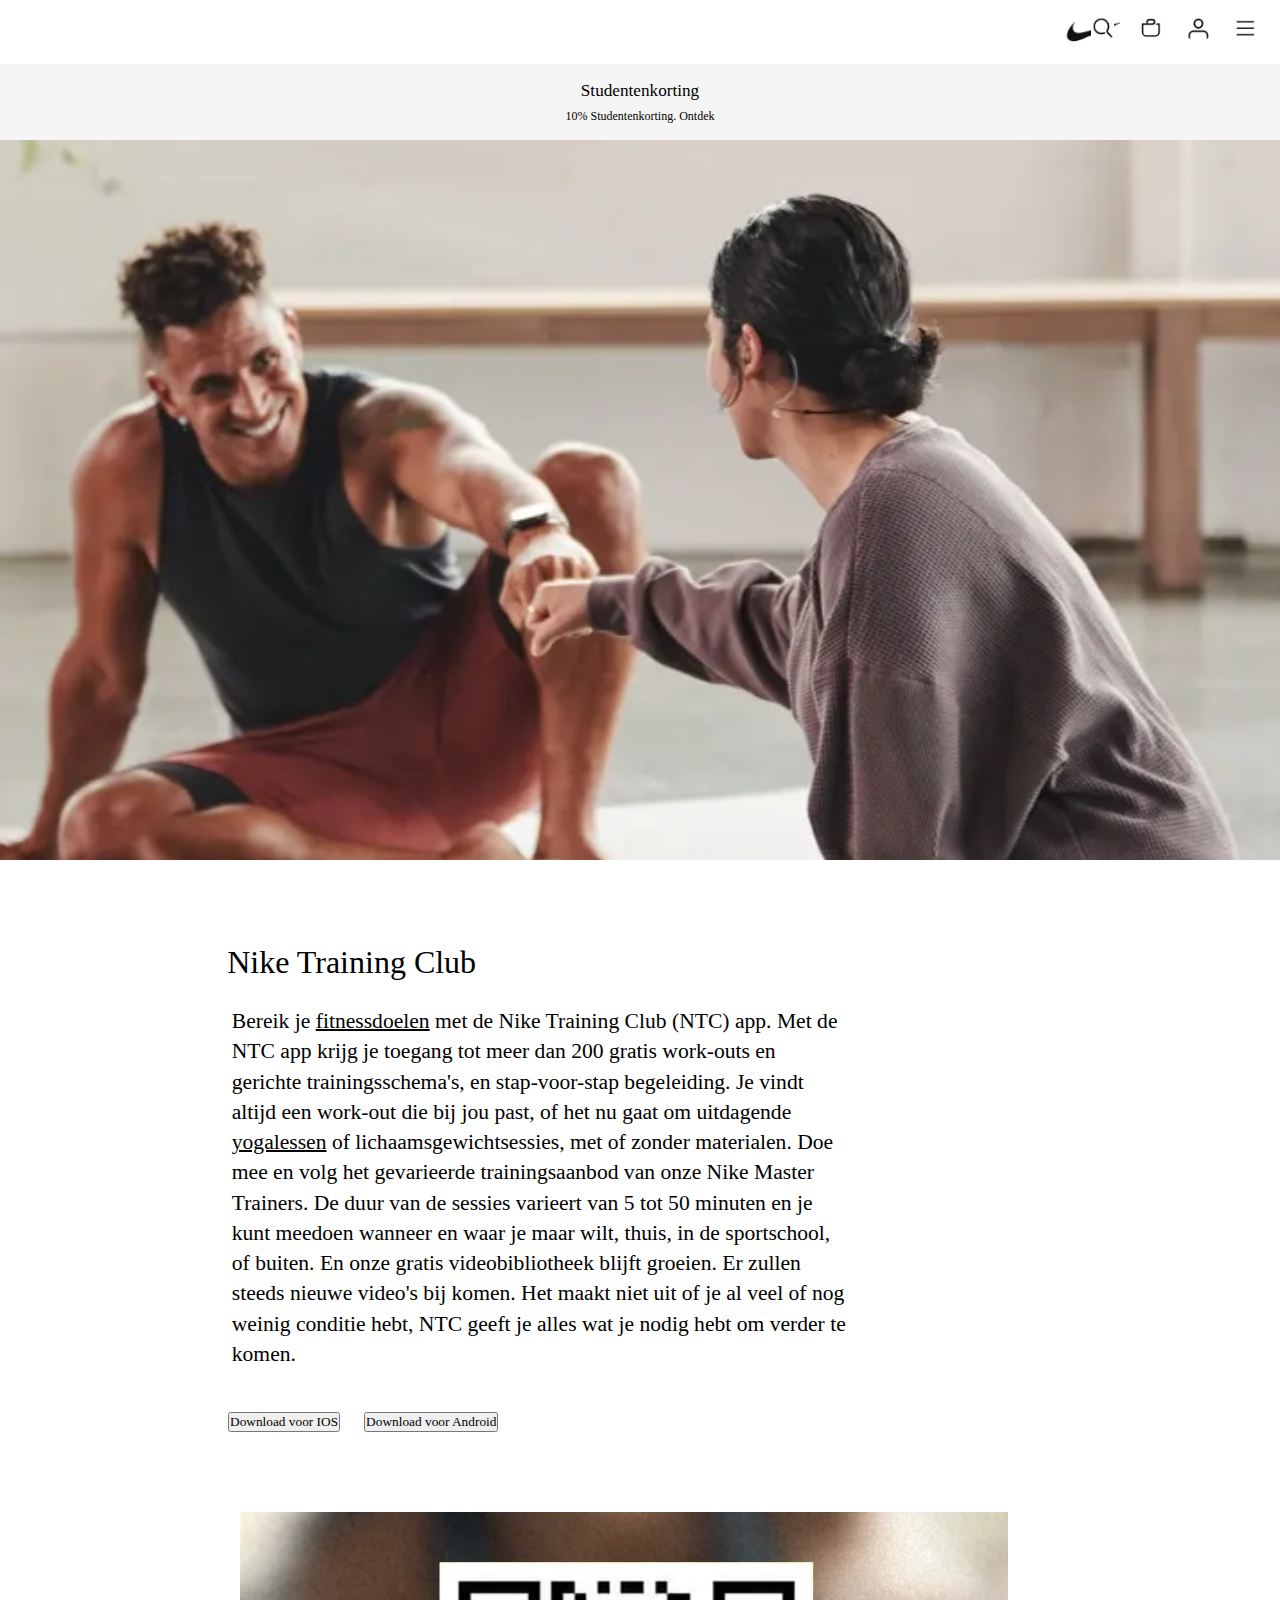
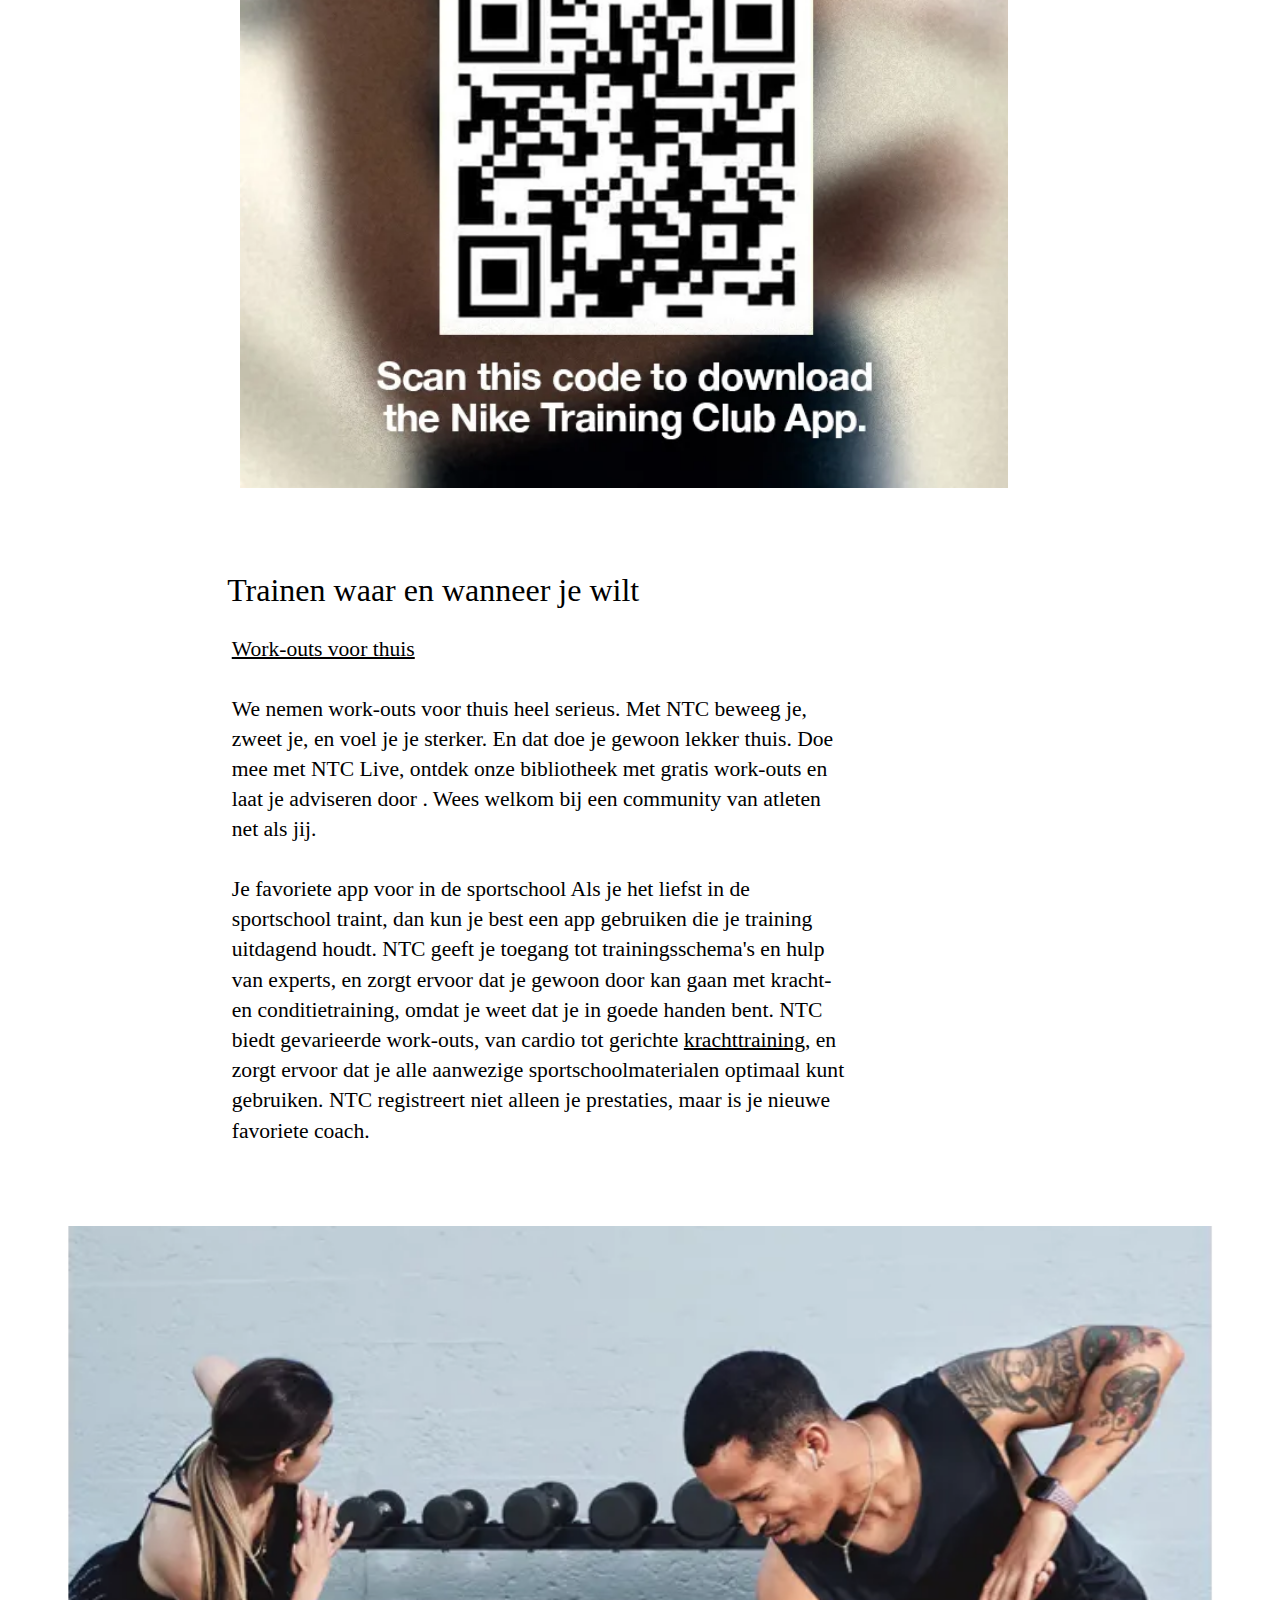
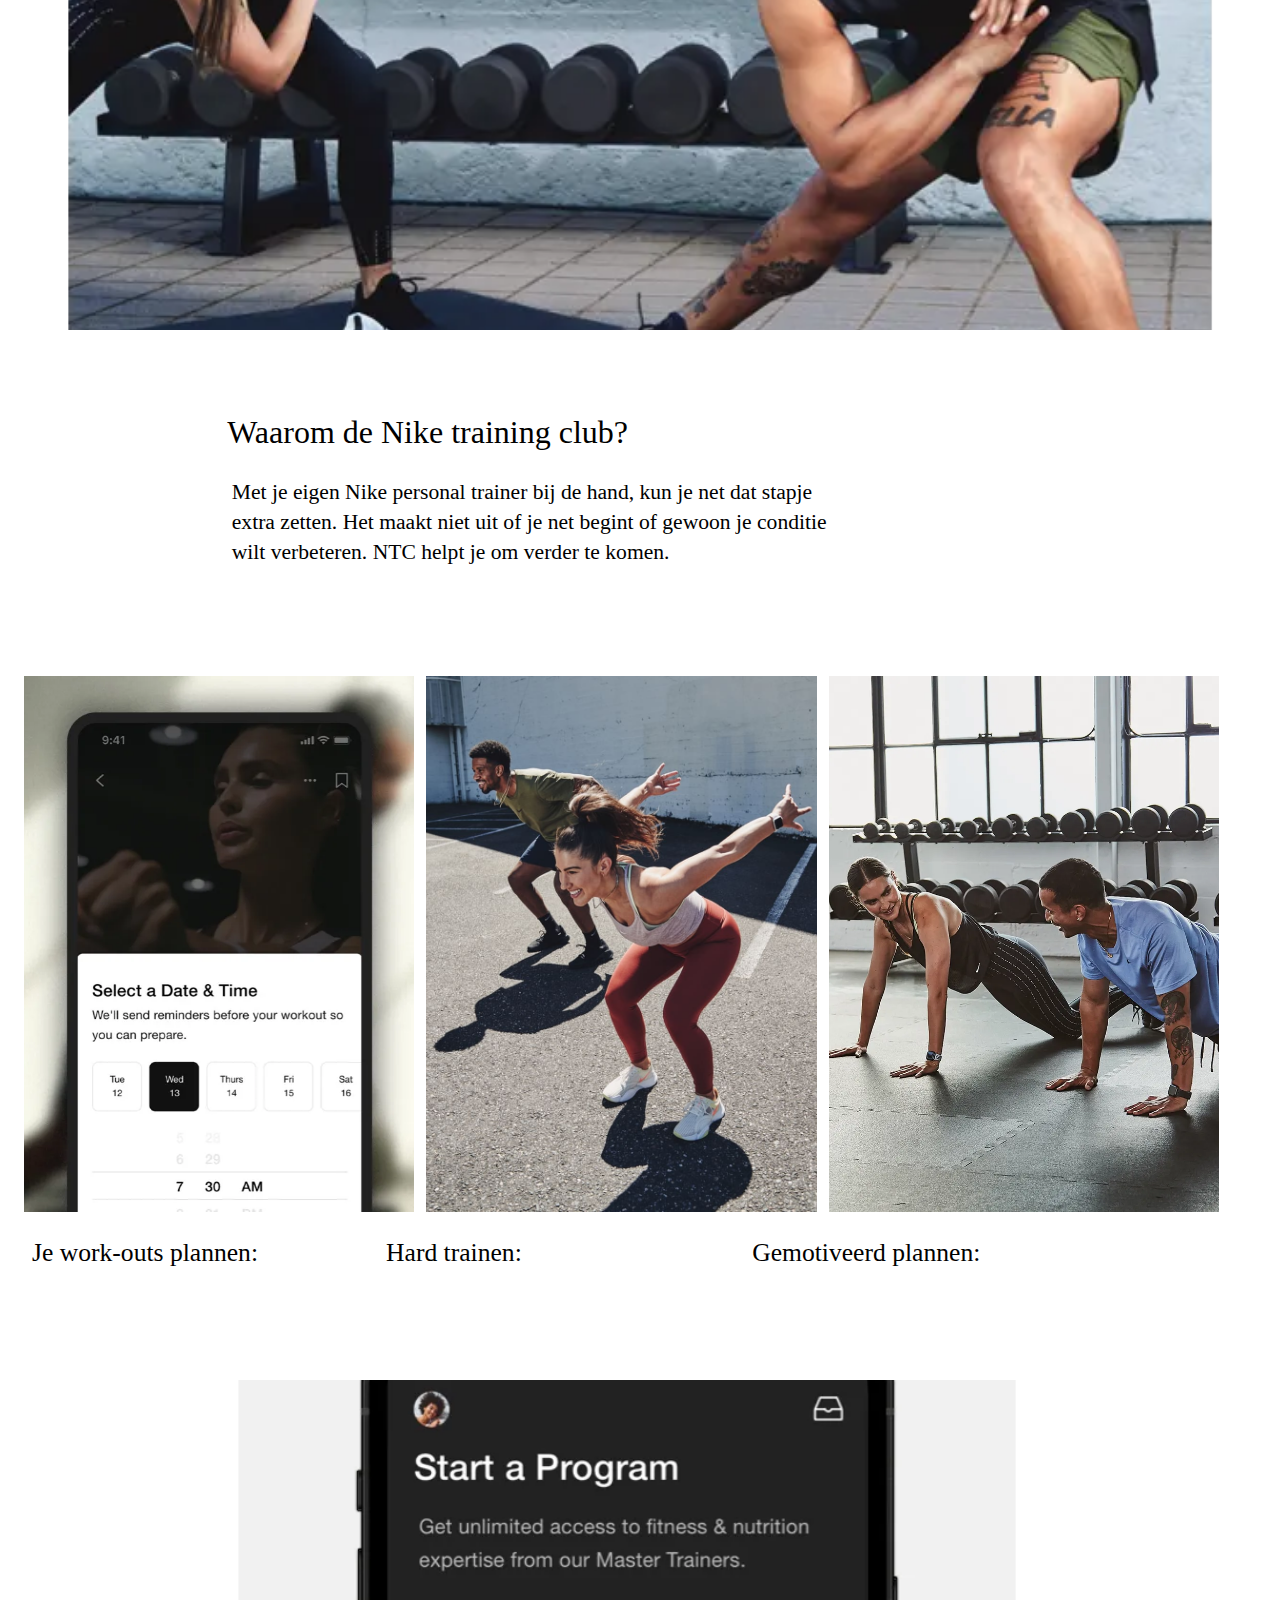
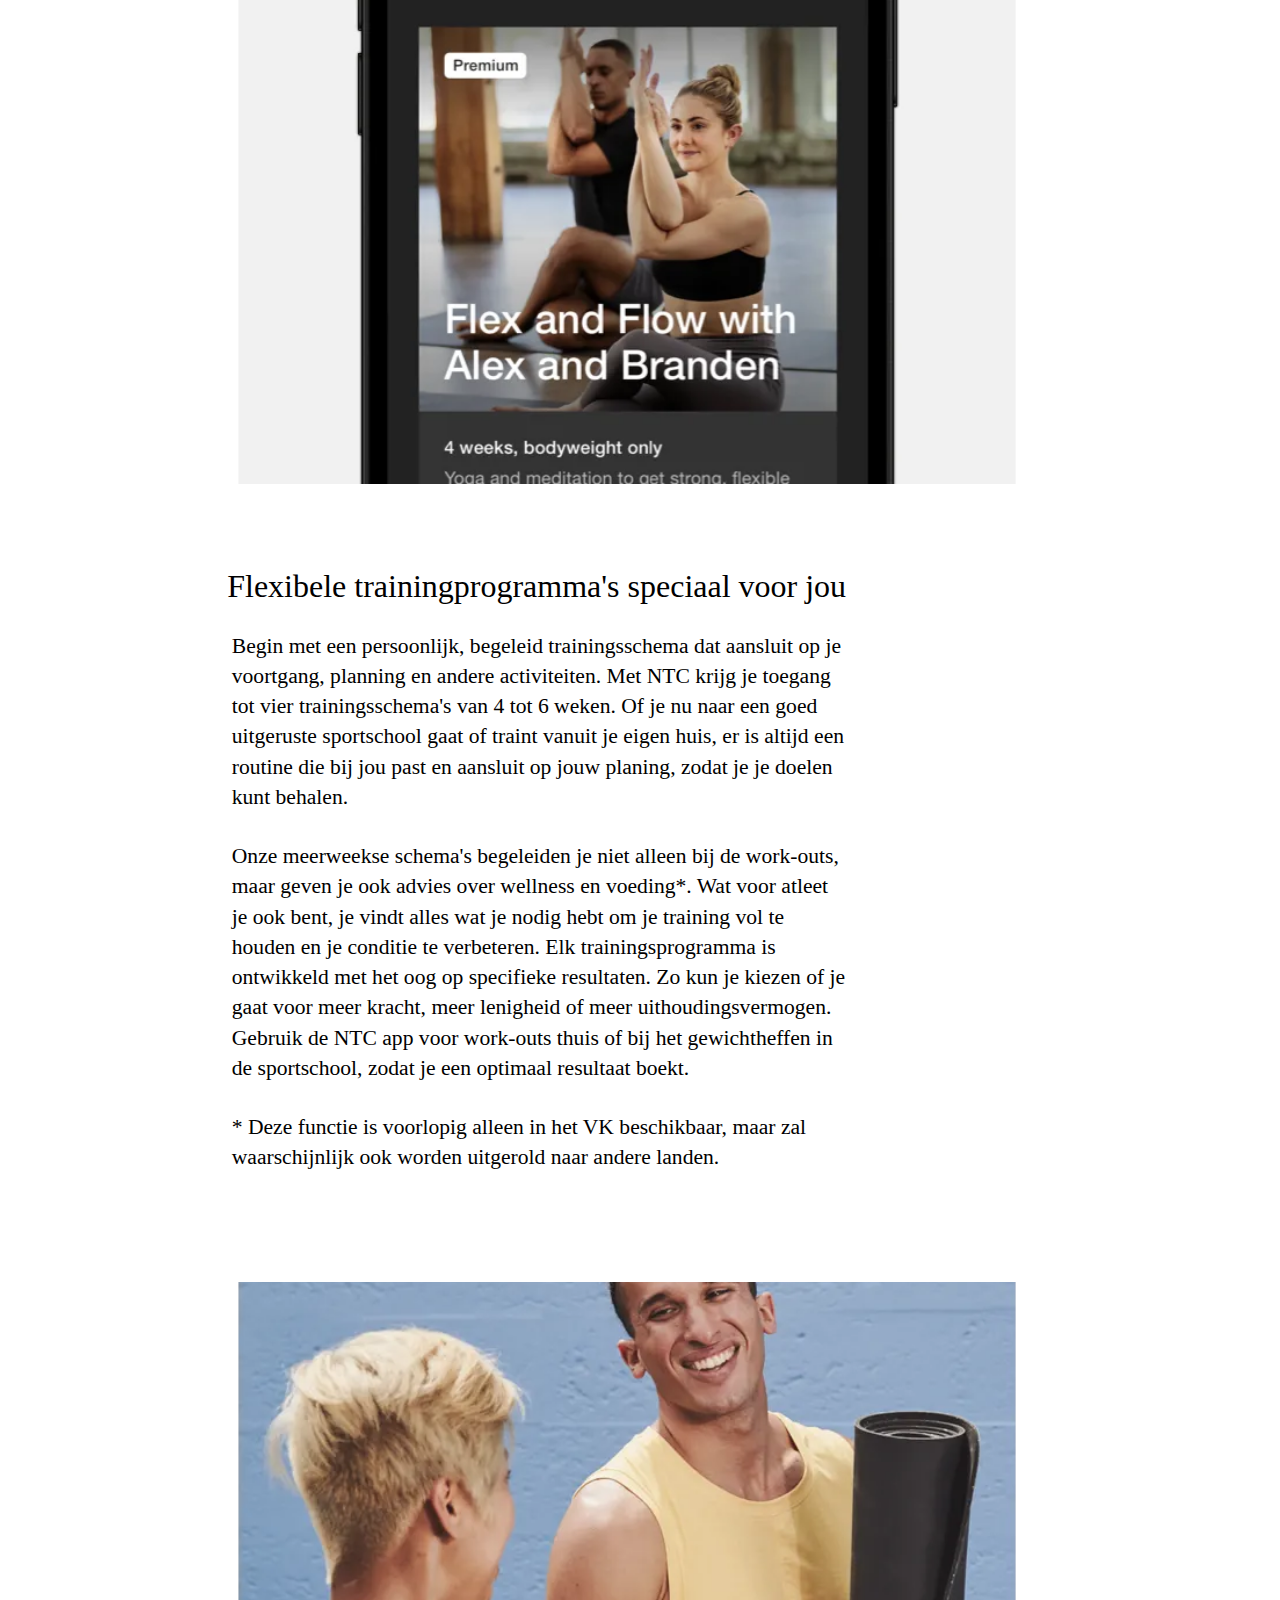
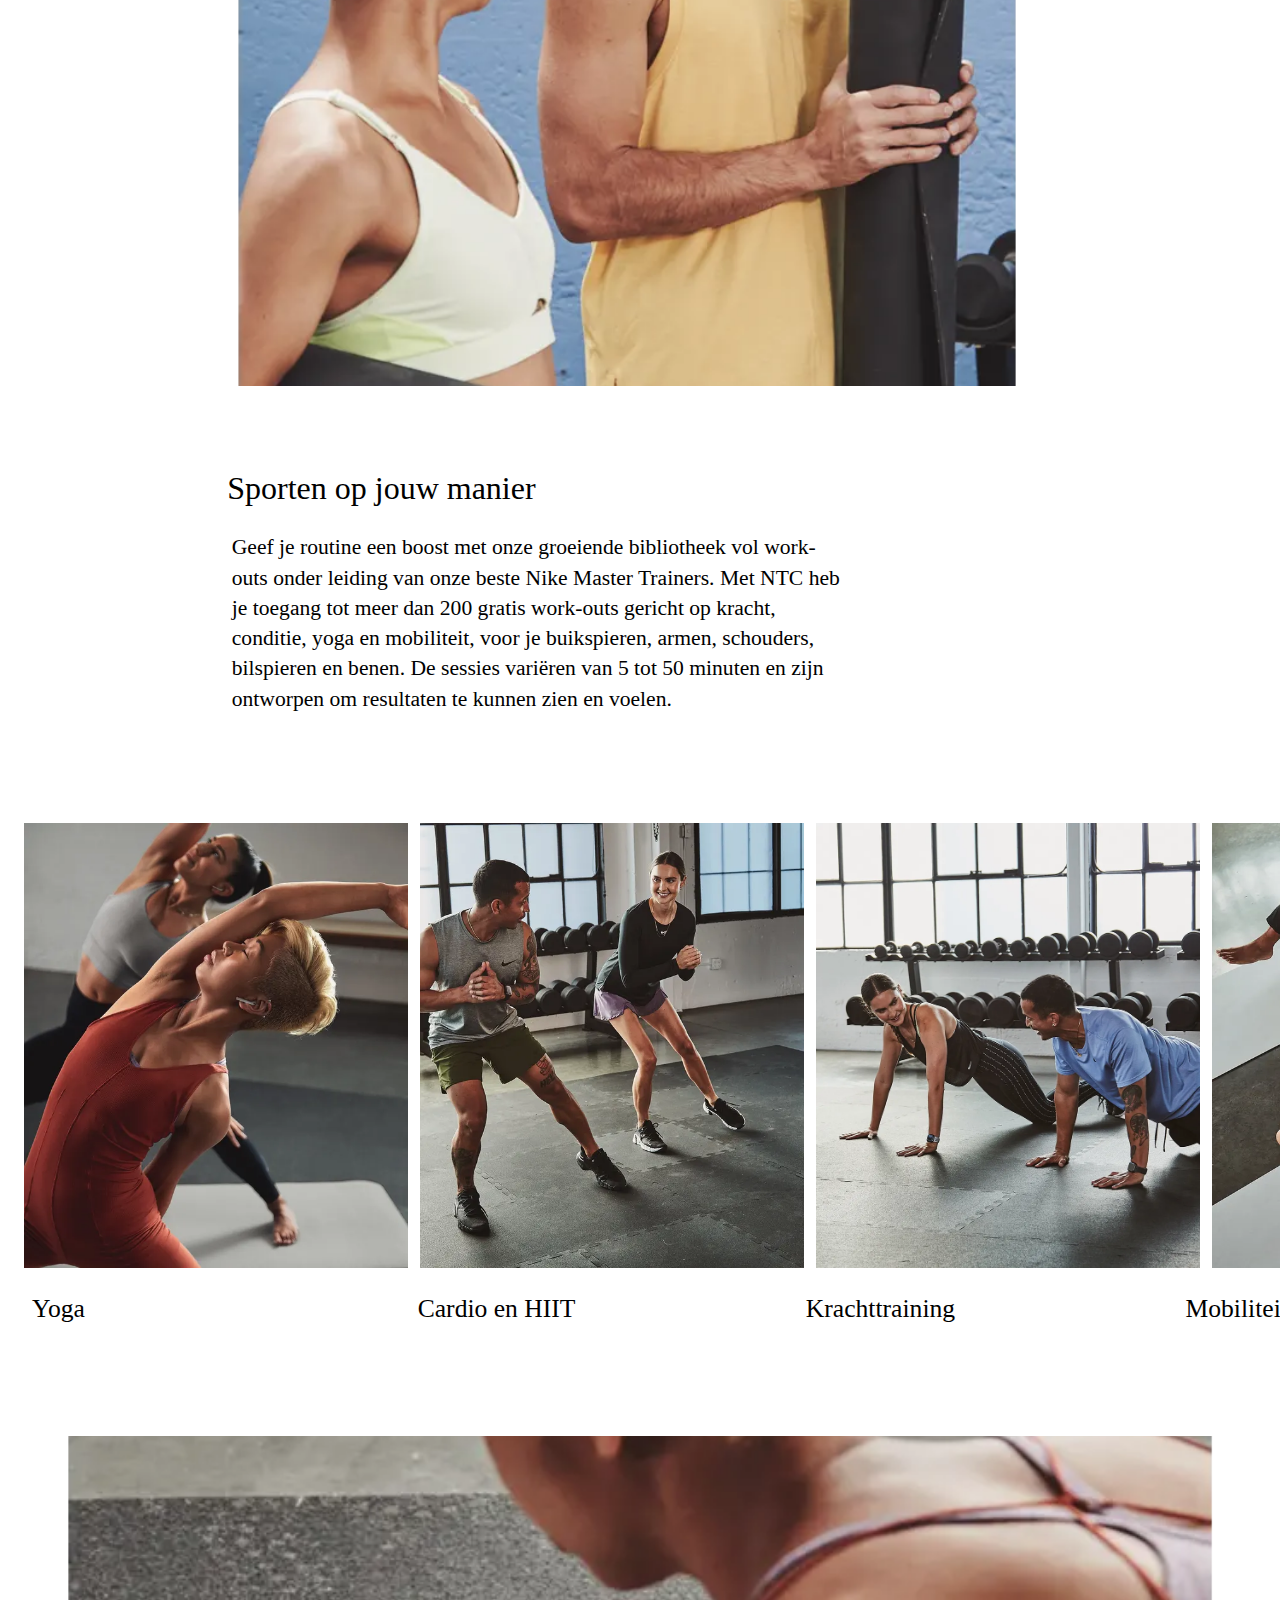
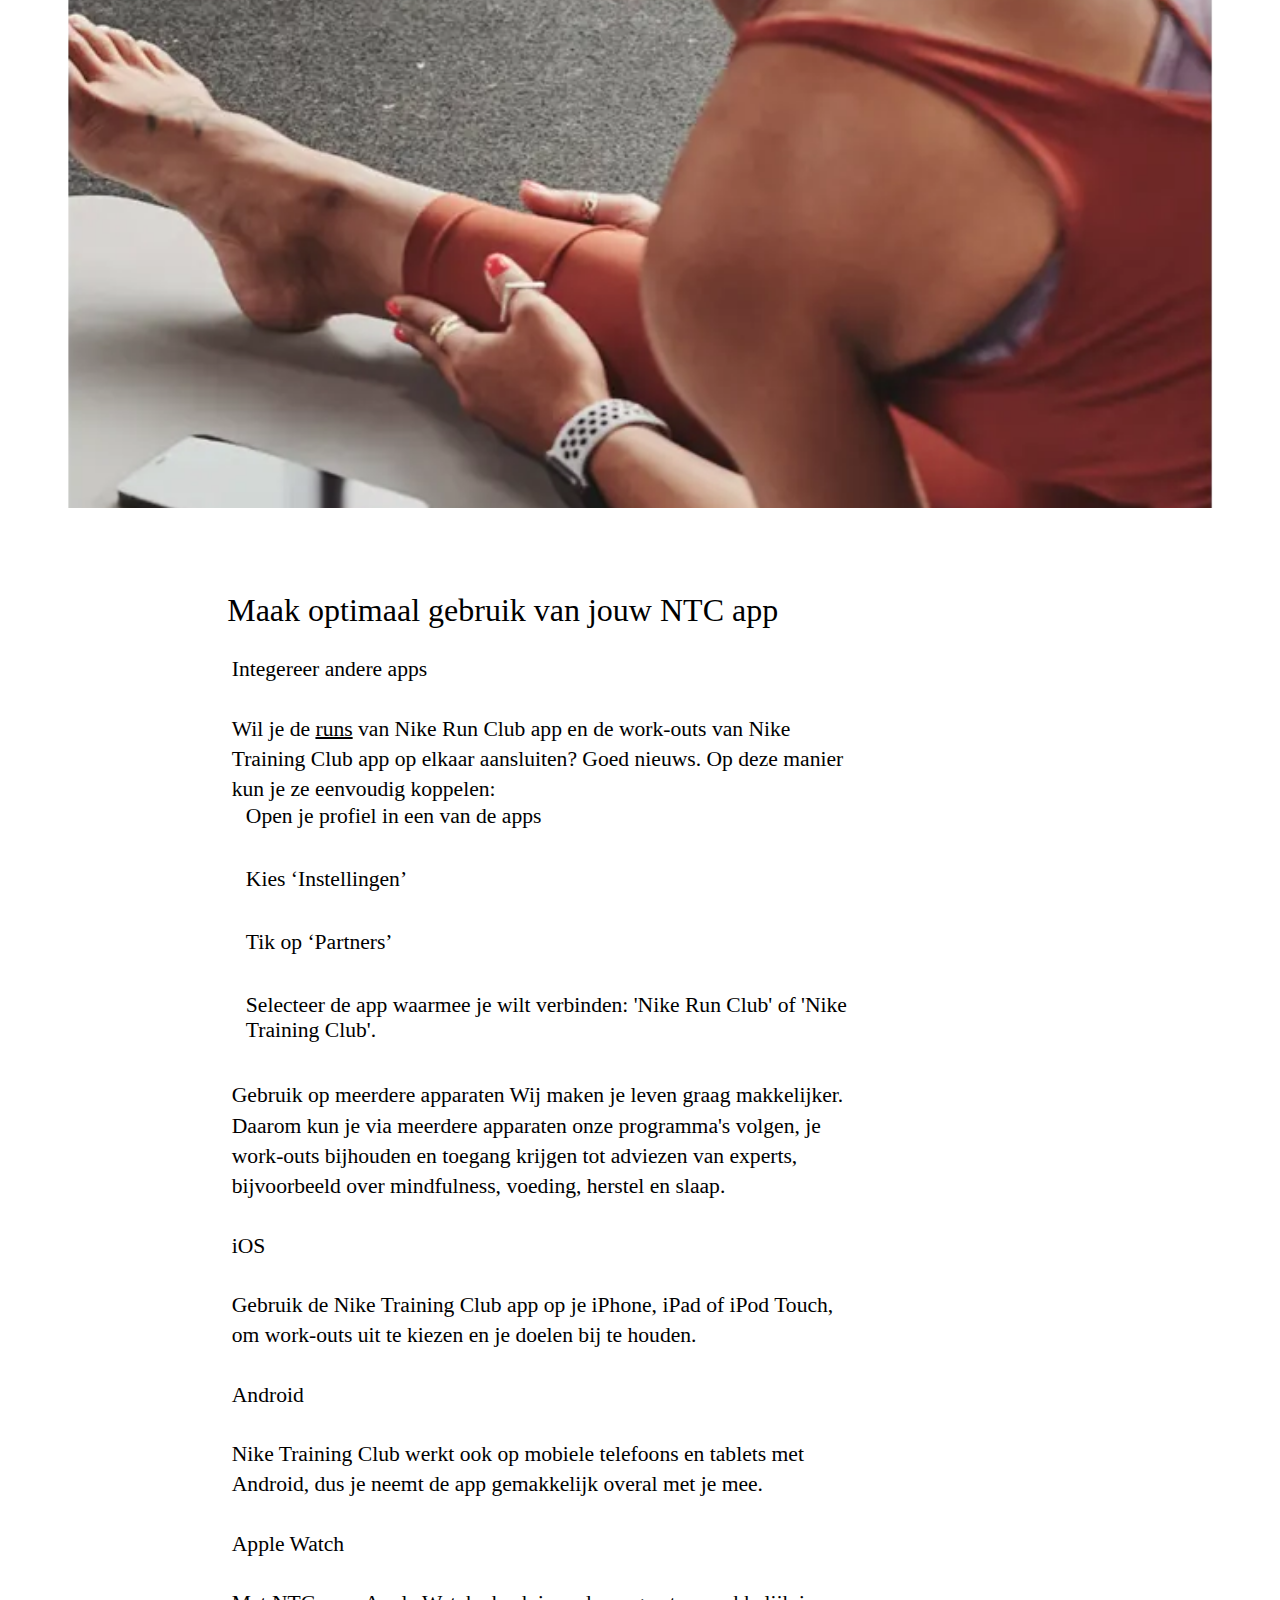
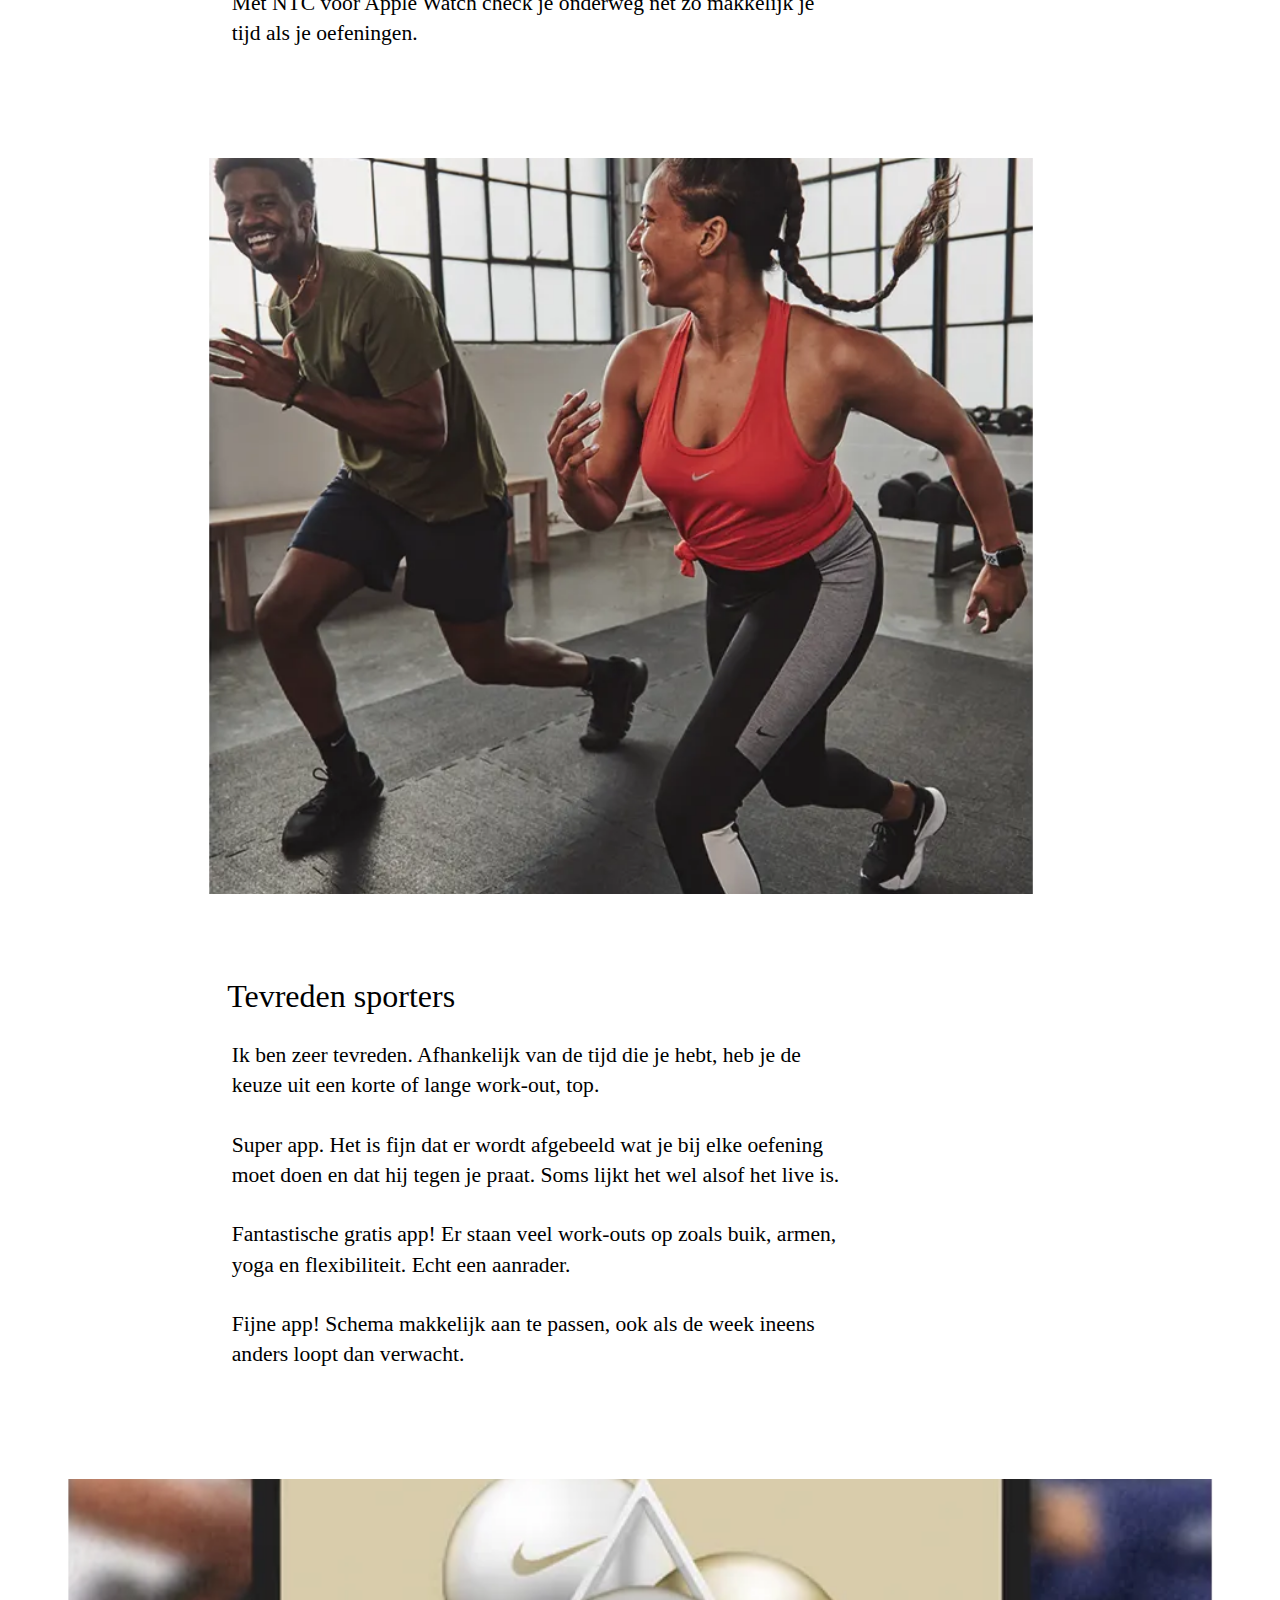
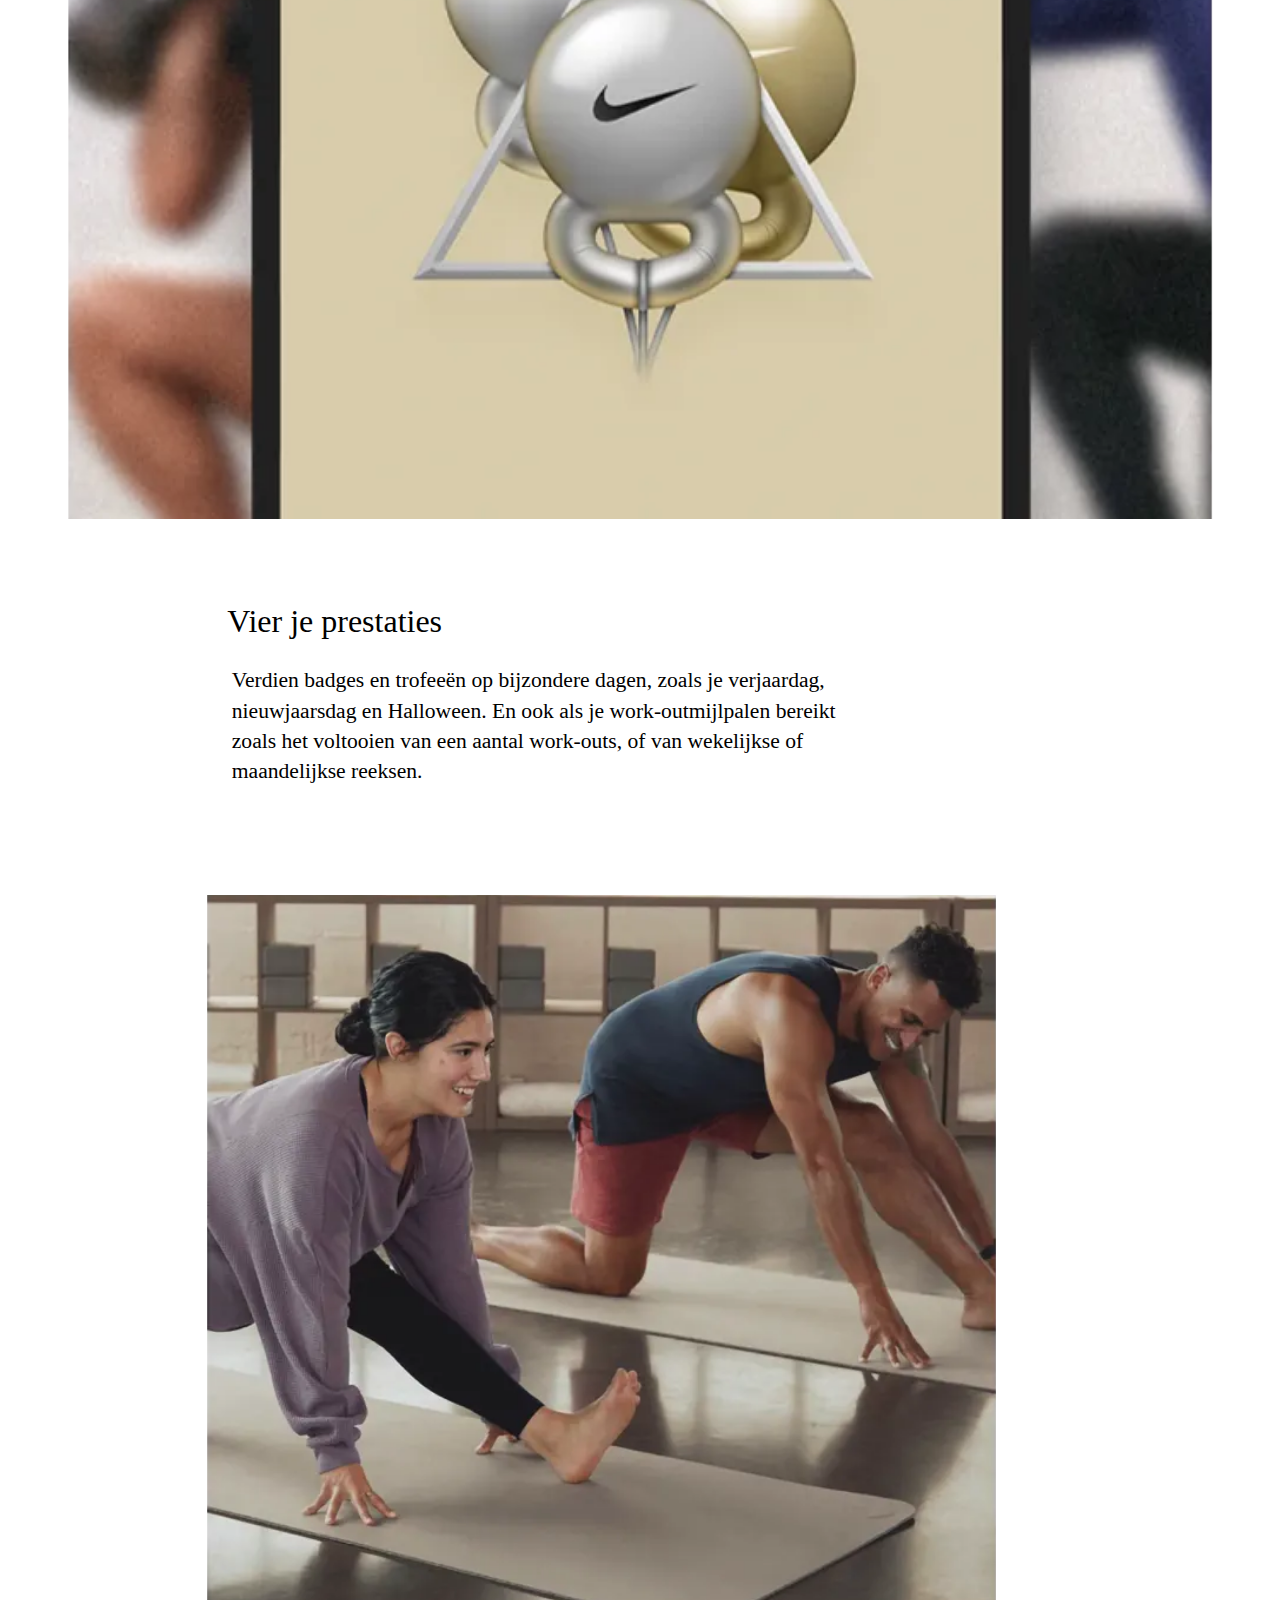
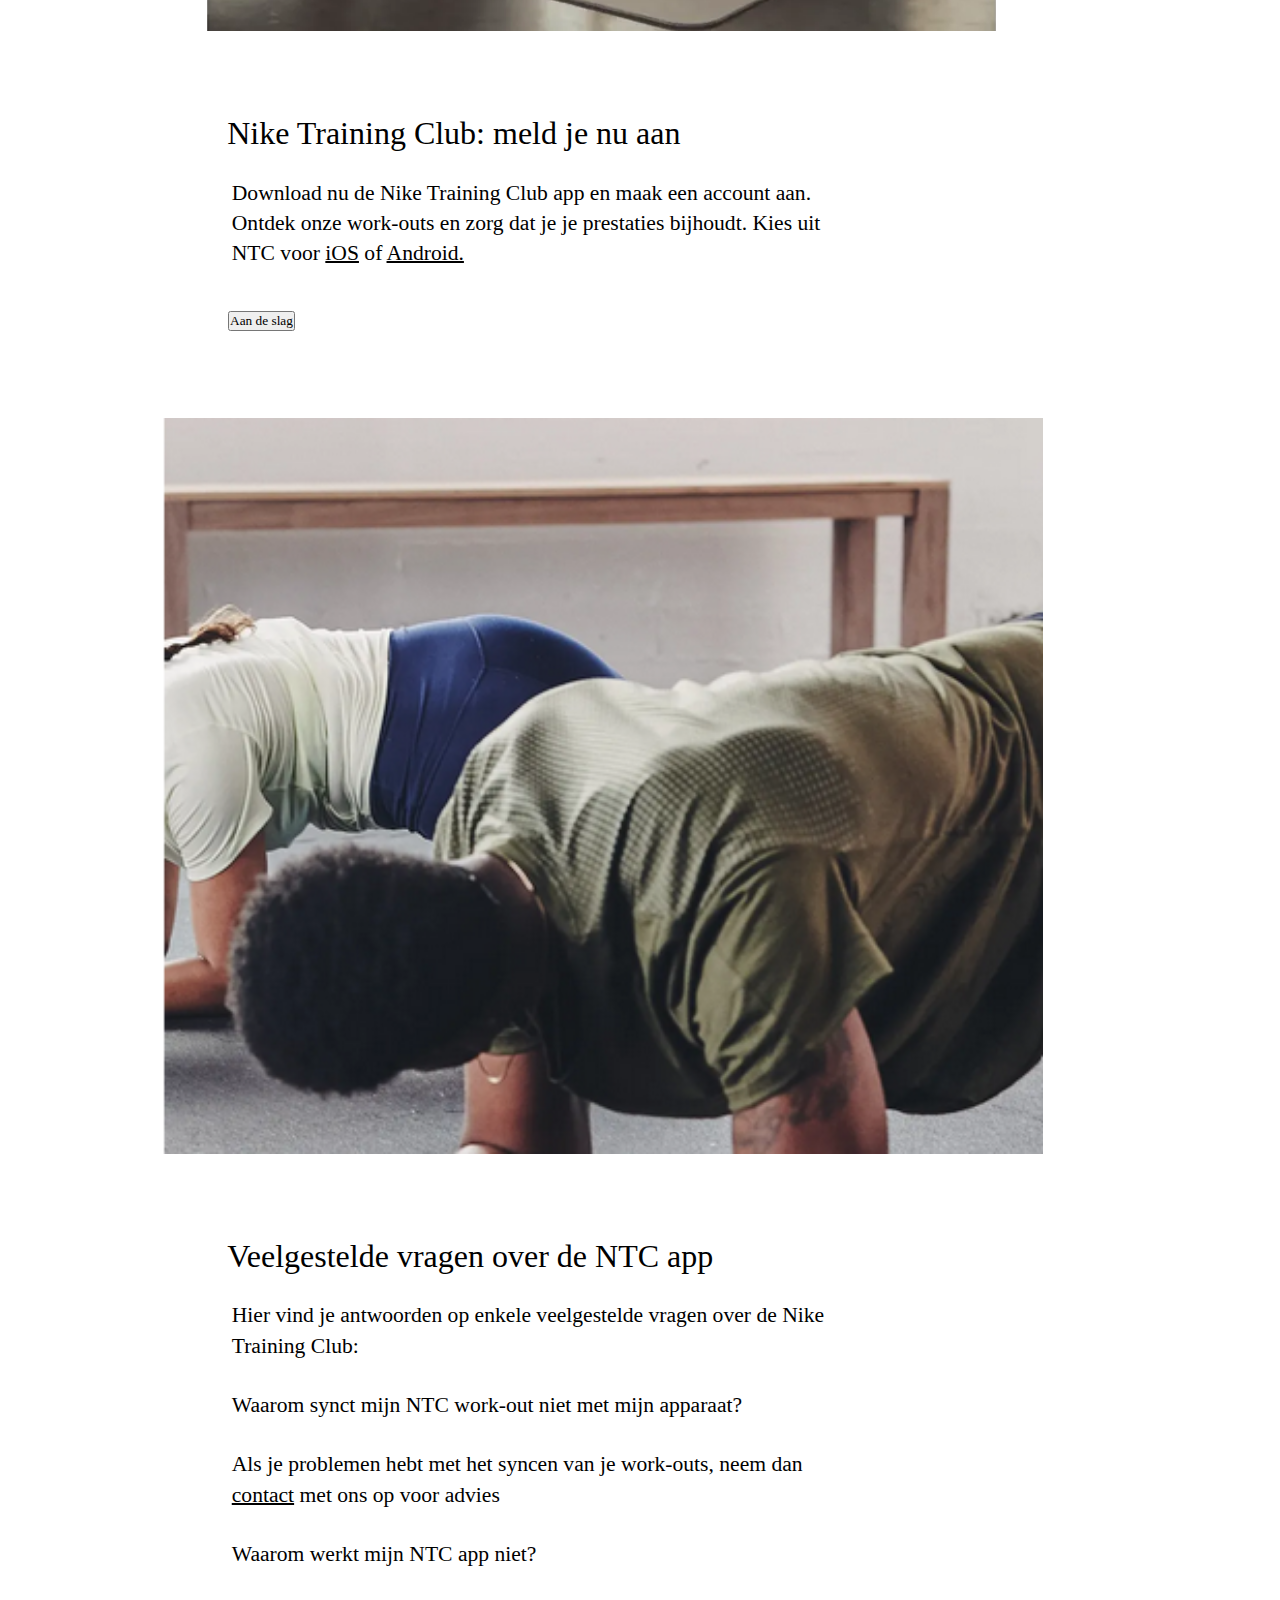
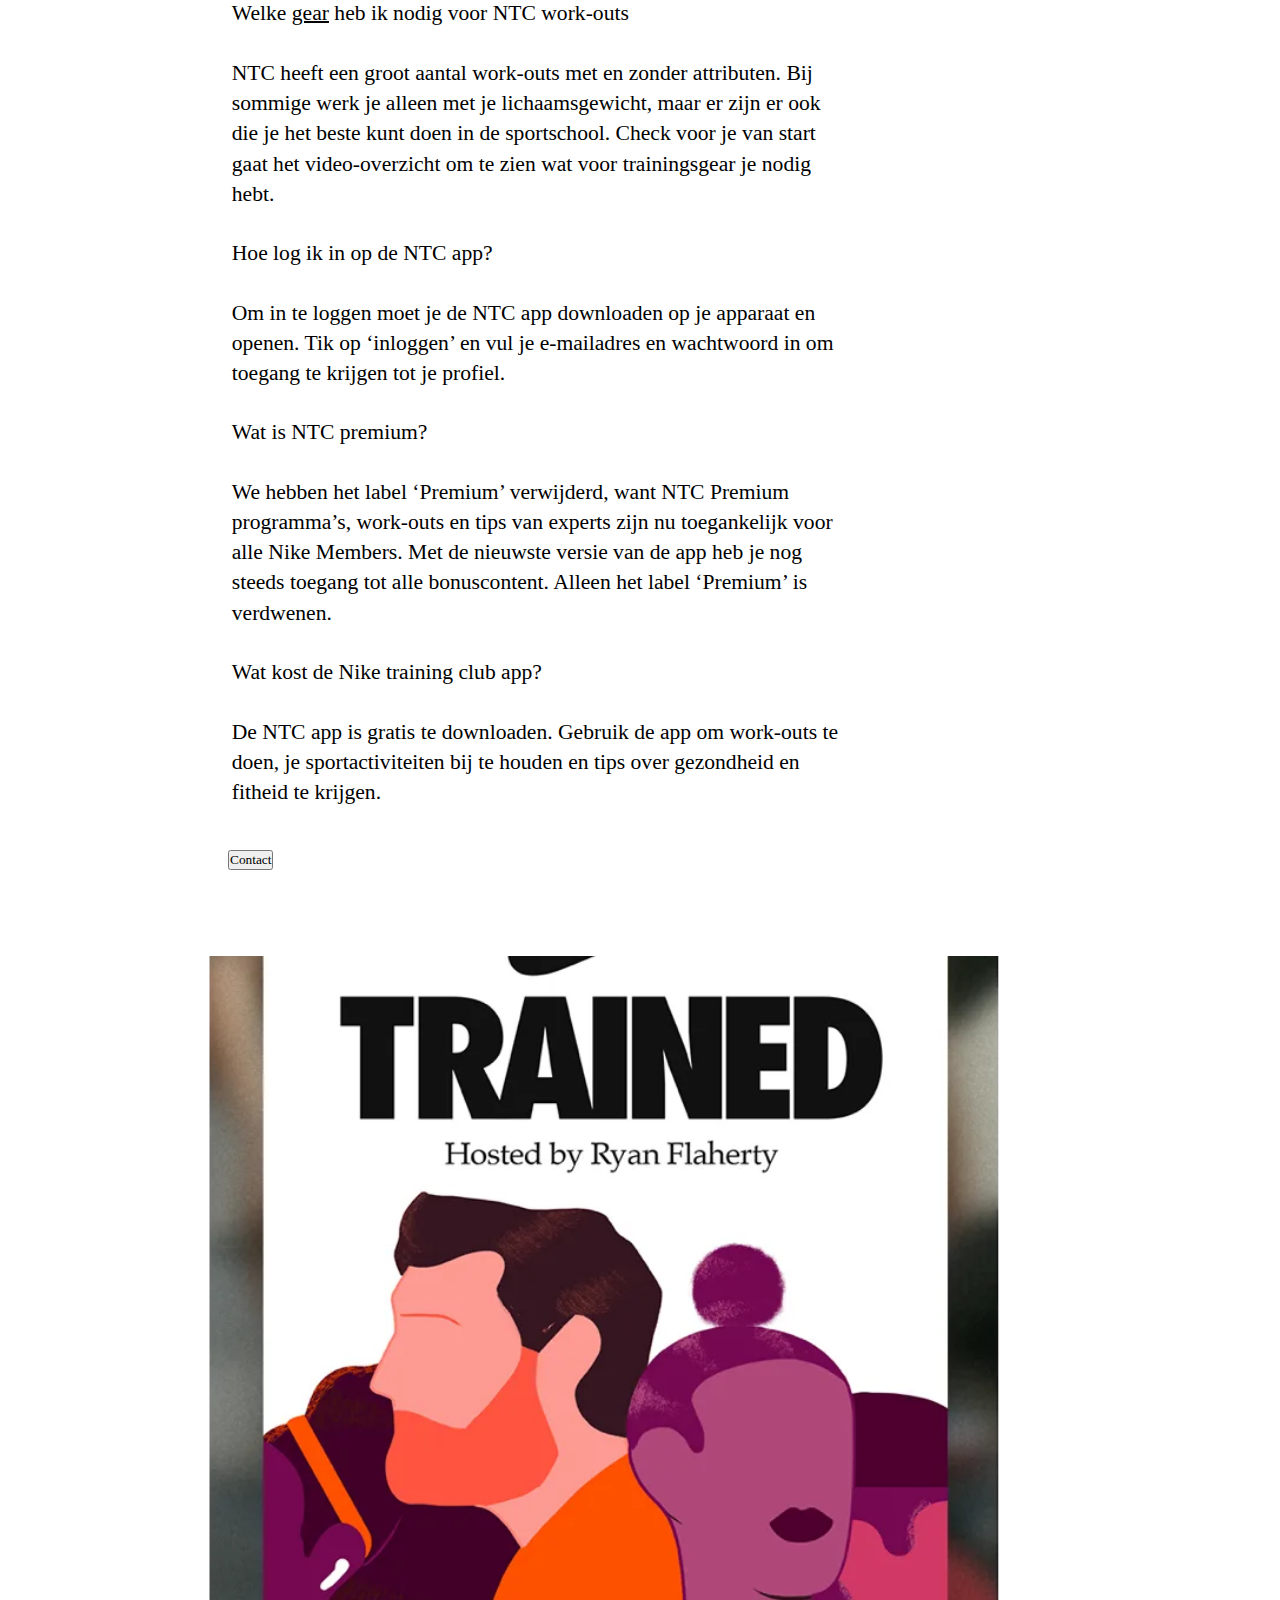
==== trainingclub.html @ bb612df9 "Add files via upload" ====
<!DOCTYPE html>
<html lang="nl">

<head>
	<meta charset="UTF-8">
	<meta name="author" content="jouw naam">
	<meta name="viewport" content="width=device-width, initial-scale=1">

	<title>Howdy FED2324</title>

	<link href="styles/style.css" rel="stylesheet">
	<link rel="icon" type="image/svg+xml" href="images/favicon.svg">
</head>

<body>
	<header>
		<nav>
			<ul>
				<li><img class="logo" src="images/logo.png" alt="logo"></li>
				<li><img src="images/vergrootglas.png" alt="vergrootglas">
				</li>
				<li><img src="images/mandje.png" alt="winkelmandje"></li>
				<li><img src="images/persoon.png" alt="persoon"></li>
				<li><img src="images/hamaburger.png" alt="menu"></li>
			</ul>
		</nav>
		<section>
			<p>Studentenkorting</p>
			<p>10% Studentenkorting. Ontdek</p>
		</section>
	</header>
	<main class="pagina2">
		<img src="images/p2banner.webp">

		<article>
			<h1>Nike Training Club</h1>
			<p>Bereik je <a>fitnessdoelen</a> met de Nike
				Training Club (NTC) app. Met de NTC app
				krijg je toegang tot meer dan 200 gratis
				work-outs en gerichte trainingsschema's,
				en stap-voor-stap begeleiding. Je vindt
				altijd een work-out die bij jou past,
				of het nu gaat om uitdagende <a>yogalessen</a>
				of lichaamsgewichtsessies, met of zonder
				materialen. Doe mee en volg het
				gevarieerde trainingsaanbod van onze
				Nike Master Trainers. De duur van de
				sessies varieert van 5 tot 50 minuten en
				je kunt meedoen wanneer en waar je maar
				wilt, thuis, in de sportschool, of buiten.
				En onze gratis videobibliotheek blijft groeien.
				Er zullen steeds nieuwe video's bij komen.
				Het maakt niet uit of je al veel of nog weinig
				conditie hebt, NTC geeft je alles wat je nodig
				hebt om verder te komen.</p>

			<button>Download voor IOS</button>
			<button>Download voor Android</button>
		</article>

		<img src="images/qrfoto.webp">

		<article>
			<h1>Trainen waar en wanneer je wilt</h1>
			<p><a>Work-outs voor thuis</a></p>
			<p>We nemen work-outs voor thuis heel serieus.
				Met NTC beweeg je, zweet je, en voel je
				je sterker. En dat doe je gewoon lekker
				thuis. Doe mee met NTC Live, ontdek onze
				bibliotheek met gratis work-outs en
				laat je adviseren door
				. Wees welkom bij een community
				van atleten net als jij.</p>

			<p>Je favoriete app voor in de sportschool
				Als je het liefst in de sportschool traint, dan kun je best een app gebruiken die je training uitdagend
				houdt. NTC geeft je toegang tot trainingsschema's en hulp van experts, en zorgt ervoor dat je gewoon
				door kan gaan met kracht- en conditietraining, omdat je weet dat je in goede handen bent.
				NTC biedt
				gevarieerde work-outs, van cardio tot gerichte <a>krachttraining</a>, en zorgt ervoor dat je alle aanwezige
				sportschoolmaterialen optimaal kunt gebruiken. NTC registreert niet alleen je prestaties, maar is je
				nieuwe favoriete coach.
			</p>

		</article>

		<img src="images/p2afbeelding3.webp">

		<article>
			<h1>Waarom de Nike training club?</h1>
			<p>Met je eigen Nike personal trainer bij de hand, kun je net dat stapje extra zetten. Het maakt niet uit of
				je net begint of gewoon je conditie wilt verbeteren. NTC helpt je om verder te komen.</p>
		</article>

		<section>
			<img src="images/p21van3.webp">
			<img src="images/p22van3.webp">
			<img src="images/p23van3.webp">
		</section>

		<section>
			<h2>Je work-outs plannen:</h2>
			<h2>Hard trainen:</h2>
			<h2>Gemotiveerd plannen:</h2>
		</section>

		<section>
			<p>Stel jouw ideale trainingsschema samen</p>
			<p>Verbeter kracht en <br> conditie met  work-out- video's</p>
			<p>Houd je voortgang bij en vier <br> je successen</p>
		</section>

		<img src="images/p2afbeelding4.webp">

		<article>
			<h1>Flexibele trainingprogramma's speciaal voor jou</h1>
			<p>Begin met een persoonlijk, begeleid trainingsschema
				dat aansluit op je voortgang, planning en andere activiteiten. Met NTC krijg je toegang tot vier
				trainingsschema's van 4 tot 6 weken. Of je nu naar een goed uitgeruste sportschool gaat of traint vanuit
				je eigen huis, er is altijd een routine die bij jou past en aansluit op jouw planing, zodat je je doelen
				kunt behalen.
			<p>Onze meerweekse schema's begeleiden je niet alleen bij de work-outs, maar geven je ook advies over
				wellness en voeding*. Wat voor atleet je ook bent, je vindt alles wat je nodig hebt om je training vol
				te houden en je conditie te verbeteren. Elk trainingsprogramma is ontwikkeld met het oog op specifieke
				resultaten. Zo kun je kiezen of je gaat voor meer kracht, meer lenigheid of meer uithoudingsvermogen.
				Gebruik de NTC app voor work-outs thuis of bij het gewichtheffen in de sportschool, zodat je een
				optimaal resultaat boekt. </p>

			<p>* Deze functie is voorlopig alleen in het VK beschikbaar, maar zal
				waarschijnlijk ook worden uitgerold naar andere landen.</p>
		</article>

		<img src="images/p2afbeelding5.webp">

		<article>
			<h1>Sporten op jouw manier</h1>
			<p>Geef je routine een boost met onze groeiende
				bibliotheek vol work-outs onder leiding
				van onze beste Nike Master Trainers. Met NTC
				heb je toegang tot meer dan 200 gratis
				work-outs gericht op kracht, conditie,
				yoga en mobiliteit, voor je buikspieren,
				armen, schouders, bilspieren en benen.
				De sessies variëren van 5 tot 50 minuten en
				zijn ontworpen om resultaten te kunnen zien
				en voelen.</p>
		</article>

		<section>
			<img src="images/p221van3.webp">
			<img src="images/p222van3.webp">
			<img src="images/p23van3.webp">
			<img src="images/p234van3.webp">
		</section>

		<section>
			<h2>Yoga</h2>
			<h2>Cardio en HIIT</h2>
			<h2>Krachttraining</h2>
			<h2>Mobiliteit</h2>
		</section>

		<section>
			<p>Verbeter lenigheid en <br> kracht met onze yoga- <br> flows.</p>
			<p>Boost je conditie met HIIT <br> en cardio.</p>
			<p>Wordt sterker met gerichte <br> krachttrainingen</p>
			<p>Werk aan je lenigheid met <br> mobiliteitstrainingen </p>
		</section>

		<img src="images/p2afbeelding6.webp">

		<article>
			<h1>Maak optimaal gebruik van jouw NTC app</h1>
			<p>Integereer andere apps</p>
			<p>Wil je de <a>runs</a> van Nike Run Club app en de work-outs van Nike Training Club app op elkaar aansluiten?
				Goed nieuws. Op deze manier kun je ze eenvoudig koppelen:</p>
			<ul>
				<li>Open je profiel in een van de apps</li>
				<li>Kies ‘Instellingen’</li>
				<li>Tik op ‘Partners’</li>
				<li>Selecteer de app waarmee je wilt verbinden: 'Nike Run Club' of 'Nike Training Club'.</li>
			</ul>

			<p>Gebruik op meerdere apparaten
				Wij maken je leven graag makkelijker. Daarom kun je via meerdere apparaten onze programma's volgen, je
				work-outs bijhouden en toegang krijgen tot adviezen van experts, bijvoorbeeld over mindfulness, voeding,
				herstel en slaap.</p>

			<p>iOS</p>
			<p>Gebruik de Nike Training Club app op je iPhone, iPad of iPod Touch, om work-outs uit te kiezen en je
				doelen bij te houden.</p>
			<p>Android</p>
			<p>Nike Training Club werkt ook op mobiele telefoons en tablets met Android, dus je neemt de app gemakkelijk
				overal met je mee.</p>
			<p>Apple Watch</p>
			<p>Met NTC voor Apple Watch check je onderweg net zo makkelijk je tijd als je oefeningen.</p>
		</article>

		<img src="images/p2afbeelding7.webp">

	
		<article>
			<h1>Tevreden sporters</h1>
			<p>Ik ben zeer tevreden. Afhankelijk van de tijd die je hebt, heb je de keuze uit een korte of lange
				work-out, top.</p>
			<p>Super app. Het is fijn dat er wordt afgebeeld wat je bij elke oefening moet doen en dat hij tegen je
				praat. Soms lijkt het wel alsof het live is.</p>
			<p>Fantastische gratis app! Er staan veel work-outs op zoals buik, armen, yoga en flexibiliteit. Echt een
				aanrader.</p>
			<p>Fijne app! Schema makkelijk aan te passen, ook als de week ineens anders loopt dan verwacht.</p>
		</article>

		<img src="images/ap2afbeelding8.webp">

		<article>
			<h1>Vier je prestaties</h1>
			<p>Verdien badges en trofeeën op bijzondere dagen, zoals je verjaardag, nieuwjaarsdag en Halloween. En ook
				als je work-outmijlpalen bereikt zoals het voltooien van een aantal work-outs, of van wekelijkse of
				maandelijkse reeksen.</p>
		</article>

		<img src="images/p2afbeelding9.webp">

		<article>
			<h1>Nike Training Club: meld je nu aan </h1>
			<p>Download nu de Nike Training Club app en maak een account aan. Ontdek onze work-outs en zorg dat je je
				prestaties bijhoudt. Kies uit NTC voor <a>iOS</a> of <a>Android.</a></p>
			<button>Aan de slag</button>
		</article>

		<img src="images/p2afbeelding.png">

		<article>
			<h1>Veelgestelde vragen over de NTC app</h1>
			<p>Hier vind je antwoorden op enkele veelgestelde vragen over de Nike Training Club:</p>
			<p>Waarom synct mijn NTC work-out niet met mijn apparaat?</p>
			<p>Als je problemen hebt met het syncen van je work-outs, neem dan <a>contact</a> met ons op voor advies</p>
			<p>Waarom werkt mijn NTC app niet?</p>
			<p>Welke <a>gear</a> heb ik nodig voor NTC work-outs</p>
			<p>NTC heeft een groot aantal work-outs met en zonder attributen. Bij sommige werk je alleen met je
				lichaamsgewicht, maar er zijn er ook die je het beste kunt doen in de sportschool. Check voor je van
				start gaat het video-overzicht om te zien wat voor trainingsgear je nodig hebt.</p>
			<p>Hoe log ik in op de NTC app?</p>
			<p>Om in te loggen moet je de NTC app downloaden op je apparaat en openen. Tik op ‘inloggen’ en vul je
				e-mailadres en wachtwoord in om toegang te krijgen tot je profiel.</p>
			<p> Wat is NTC premium?</p>
			<p>We hebben het label ‘Premium’ verwijderd, want NTC Premium programma’s, work-outs en tips van experts
				zijn nu toegankelijk voor alle Nike Members. Met de nieuwste versie van de app heb je nog steeds toegang
				tot alle bonuscontent. Alleen het label ‘Premium’ is verdwenen.</p>
			<p>Wat kost de Nike training club app?</p>
			<p>De NTC app is gratis te downloaden. Gebruik de app om work-outs te doen, je sportactiviteiten bij te
				houden en tips over gezondheid en fitheid te krijgen.</p>
			<button>Contact</button>

		</article>

		<img src="images/p2afbeelding12.webp">

		<article>
			<h1>Luister naar de podcast</h1>
			<p>Trained is een podcast van Nike over het nieuwste op het gebied van holistische fitness, vol interviews
				en gesprekken met experts in het vak. Deze content is voorlopig alleen in het Engels beschikbaar.</p>

			<button>Luister nu</button>
		</article>

			<h2>Probeer ook onze andere apps</h2>

			<section>
				<img src="images/p21van32.webp">
				<img src="images/p22van32.webp">
				<img src="images/p23van32.webp">
			</section>

			<section>
				<h2>Nike app</h2>
				<h2>Nike Run Club</h2>
				<h2>SNKRS</h2>
			</section>

			<section>
				<p>Alles wat je nodig hebt <br> Het beste uit jezelf te <br> halen.</p>
				<p>Motiveert je om vaker en<br> beter te hardlopen.</p>
				<p>Jouw ultieme <br> sneakersource.</p>
			</section>

			<section class="onderaan">
				<p>Trainingsschoenen</p>
				<p>Kleding</p>
				<p>Uitgelicht</p>
				<p>Trending</p>
			</section>

			
	</main>

			<footer>
				<section>
					<p>Cadeaubonnen</p>
					<p>Zoek een store</p>
					<p>Nike journal</p>
					<p>Word member</p>
					<p>Studentenkorting</p>
					<p>Feedback</p>
					<p>Promotiecodes</p>
				</section>
	
				<section>
					<p>help</p>
					<p>over nike</p>
					<p>join us</p>
				</section>
	
				<section>
					<img src="images/twittericon.png">
					<img src="images/facebookicon.png">
					<img src="images/youtubeicon.png">
					<img src="images/instaicon.png">
				</section>
	
				<section>
					<img src="images/locatieicon.png">
					<p>Nederland</p>
				</section>
	
				<section>
				  <p>@ 2023 Nike, inc. Alle rechten voorbehouden</p>
				  <p>Handleidingen</p>
				  <p>Algemene voorwaarden</p>
				  <p> Bedrijfsgegevens</p>
				  <p>Privacy- en cookiebeleid</p>
				  <p>cookie-instellingen</p>
				</section>
	
				
	
			</footer>


	

	

	<script defer src="scripts/script.js"></script>
</body>
---- styles/style.css ----
/**************/
/* CSS REMEDY */
/**************/
* {
	box-sizing: border-box;
	font-family: Georgia, 'Times New Roman', Times, serif;
	margin: 0;
	padding: 0;
}

/*********************/
/* CUSTOM PROPERTIES */
/*********************/
:root {
	/* startje */
	--color-text: #111;
	--color-background: #F5F5F5;
	--image-width: 19em;
	--vaste-margin: 1.75em;
	--vaste-gap: 0.75em;
	--margin-onder-afbeelding: 5em;
	--p2afbeeldingwidht: 21.5em;
}

body {
	margin: 0;
}

.logo {
	width: 3.75em;
	margin-left: 1em;
}


header nav ul {
	display: flex;
	list-style-type: none;
	column-gap: 1.5em;
	justify-content: right;
	padding-top: 1em;
	margin-right: 1.5em;
}

header nav ul li img {
	width: 1.45em;

}

header nav ul li:nth-child(1) {
	width: 1.45em;
	margin-left: 1em;
	justify-items: left;
}

header section {
	list-style-type: none;
	background-color: var(--color-background);
	width: 100%;
	height: 4.75em;
	margin-top: 1em;
}

header section p:nth-child(1) {
	font-size: 1.075em;
	text-align: center;
	line-height: 0.4em;
	padding-top: 1.4em;
}

header section p:nth-child(2) {
	font-size: 0.75em;
	text-align: center;
	line-height: 3.5em;
	white-space: nowrap;
}

main .fotogroot {
	width: 100%;
	margin-bottom: var(--vaste-margin);
}

main section h1 {
	padding-top: 1em;
	padding-bottom: 0.5em;
    text-align: center;
	
	font-size: 3em;
	text-transform: uppercase;
	font-weight: 1000;
    
}

main ul li {
	display: flex;
	list-style-type: none;
	gap: var(--vaste-gap);
	margin-left: var(--vaste-margin);
	padding-bottom: 3em;
}

main ul li:nth-child(1) {
	display: flex;
	list-style-type: none;
	gap: var(--vaste-gap);
	margin-left: var(--vaste-margin);
	padding-bottom: 1.75em;
}

main ul h1 {
	font-size: 3em;
	text-align: center;
	text-transform: uppercase;
	margin-bottom: 0.5em;
}

main section:nth-child(1) p {
	text-align: center;
	font-size: 1.075em;
	padding-bottom: 1.75em;
	white-space: nowrap;
}

main h3 {
	white-space: nowrap;
	font-size: 1.25em;
	margin-right: 8em;
	padding-bottom: 2.5em;
	font-weight: 100;
}

main h3:nth-child(1) {
	margin-left: 1em;
}

main h3:nth-child(2) {
	margin-right: 7em;
}

main h3:nth-child(4) {
	margin-right: 10em;
}

main h3:nth-child(5) {
	margin-right: 13em;
}

main h3:nth-child(7) {
	margin-left: 1em;
}

main section h3:nth-child(9) {
	margin-left: 4em;

}

main div button {

	padding: 0.55em 1.3em;
	border-radius: 2em;
	background-color: var(--color-text);
	color: white;
	border: none;
	margin-bottom: 2.5em;
	font-size: 1.1em;
}

main div  {
	display: flex;
    justify-content: center;
}

main ul img {
	width: var(--image-width);
	object-fit: cover;
}

main h2 {
	font-size: 1.5em;
	margin-left: 1em;
	padding-bottom: 1.5em;
	font-weight: 400;

}

main h4 {
	white-space: nowrap;
	font-size: 1.05em;
	margin-right: 4.4em;
	padding-bottom: 0.4em;
	font-weight: lighter;
}

main h4:nth-child(1) {
	margin-right: 16vw;
}

main h4:nth-child(2) {
	margin-right: 20vw;
}

main h4:nth-child(4),
h4:nth-child(5),
h4:nth-child(6),
main h4:nth-child(8) {
	margin-right: 40vw;
}

main h4:nth-child(7) {
	margin-right: 12.75em;
}

main section:nth-of-type(6) h4:nth-child(1) {
	margin-right: 8.7em;
}

main section:nth-of-type(6) h4:nth-child(2) {
	margin-right: 7.5em;
}

main section:nth-of-type(6) h4:nth-child(3) {
	margin-right: 10.3em;
}

main section:nth-of-type(6) h4:nth-child(4) {
	margin-right: 14.5em;
}

main section:nth-of-type(6) h4:nth-child(5) {
	margin-right: 8.2em;
}

main section:nth-of-type(6) h4:nth-child(7) {
	margin-right: 14.5em;
}


main section:nth-of-type(2),
main section:nth-of-type(3),
main section:nth-of-type(4),
main section:nth-of-type(5),
main section:nth-of-type(6),
main section:nth-of-type(7),
main section:nth-of-type(8),
main section:nth-of-type(9) {
	display: flex;
	margin-left: 2em;
	
}



main section:nth-of-type(10) {
	display: flex;
	margin-left: 1em;
	padding-bottom: 3em;
}

main section:nth-of-type(10) h3:nth-child(1) {
	margin-right: 4em;
}

main section:nth-of-type(10) h3:nth-child(2) {
	margin-right: 3.5em;
}

main section:nth-of-type(10) h3:nth-child(3) {
	margin-right: 9em;
}

main section:nth-of-type(10) h3:nth-child(4) {
	margin-right: 3.5em;
}

main section:nth-of-type(10) h3:nth-child(5) {
	margin-right: 5em;
}


main section:nth-of-type(4) p,
main section:nth-of-type(7) p {
	white-space: nowrap;
	margin-right: 8vw;
	color: gray;
	font-size: 1em;
	padding-bottom: 0.4em;
}


main section:nth-of-type(4) p:nth-child(2) {
	margin-right: 3.1em
}

main section:nth-of-type(4) p:nth-child(4) {
	margin-right: 2.7em
}

main section:nth-of-type(4) p:nth-child(7) {
	margin-right: 7.8em
}

main section:nth-of-type(7) p:nth-child(2) {
	margin-right: 9em;
}

main section:nth-of-type(7) p:nth-child(3) {
	margin-right: 7em;
}

main section:nth-of-type(7) p:nth-child(4) {
	margin-right: 4em;
}

main section:nth-of-type(7) p:nth-child(5) {
	margin-right: 9em;
}

main section:nth-of-type(7) p:nth-child(6) {
	margin-right: 9em;
}

main section:nth-of-type(7) p:nth-child(7) {
	margin-right: 8em;
}

main section:nth-of-type(5) p,
main section:nth-of-type(8) p {
	margin-right: 17.25em;
	padding-bottom: 3.25em;
	font-weight: bold;
	font-size: 0.95em;
}

main section:nth-of-type(5) p:nth-child(2),
main section:nth-of-type(5) p:nth-child(6) {
	margin-right: 18em;
}


main section:nth-of-type(8) p:nth-child(1) {
	margin-right: 17.75em;
}

main section:nth-of-type(8) p:nth-child(2) {
	margin-right: 18.5em;
}

main section:nth-of-type(8) p:nth-child(3) {
	margin-right: 17.75em;
}

main section:nth-of-type(8) p:nth-child(4) {
	margin-right: 18em;
}

main section:nth-of-type(8) p:nth-child(5) {
	margin-right: 17.75em;
}

main section:nth-of-type(8) p:nth-child(6) {
	margin-right: 18.75em;
}

main section:nth-of-type(9) h3:nth-child(1) {
	margin-left: 0em;
	margin-right: 13.5em;
}

main section:nth-of-type(9) h3:nth-child(2) {
	margin-right: 10em;
}

main section:nth-of-type(9) h3:nth-child(3),
main section:nth-of-type(9) h3:nth-child(6) {
	margin-right: 11em;
}


main section:nth-of-type(9) h3:nth-child(4),
main section:nth-of-type(9) h3:nth-child(5) {
	margin-right: 12em;
}

main section:nth-of-type(9) h3:nth-child(7) {
	margin-right: 13em;
}

.verticaal li {
	flex-direction: column;
}

.verticaal li img {
	width: 88vw;
}

.verticaal li img:nth-child(2) {
	margin-bottom: 3em;
}

.onderaan {
	justify-content: left;
	margin-left: var(--vaste-margin);
	font-size: 1.1em;
}

.onderaan p {
	margin-bottom: 2em;
}

footer {
	background-color: black;
	color: white;
}

footer section:nth-of-type(1) p {
	margin-left: 1.5em;
	text-align: left;
	padding-bottom: 1.5em;
	text-transform: uppercase;
	font-weight: bold;
	font-size: 0.7em;
}

footer section:nth-of-type(1) {
	padding-top: 2.75em;
}

footer section:nth-of-type(2) {
	margin-left: 1.5em;
	flex-direction: column;
	text-transform: uppercase;
	font-weight: bold;
	font-size: 0.7em;
	padding-top: 3em;

}

footer section:nth-of-type(2) p {
	padding-bottom: 5em;
}

footer section:nth-of-type(3) {
	display: flex;
	margin-left: 1em;
}

footer section:nth-of-type(3) img {
	width: 1.9em;
	margin-right: 0.8em;
	padding-bottom: 2em;
}

footer section:nth-of-type(4) {
	margin-left: 1em;
	display: flex;
}

footer section:nth-of-type(4) img {
	width: 0.8em;
	height: 0.8em;
}

footer section:nth-of-type(4) p {
	margin-left: 0.8em;
	color: #F5F5F5;
	font-size: 0.8em;
}

footer section:nth-of-type(5) p {
	color: gray;
	font-size: 0.85em;
	white-space: nowrap;
	padding-top: 1em;
	padding-bottom: 1.5em;
}

footer section:nth-of-type(5) p:nth-child(1) {
	padding-bottom: 2em;
}

footer section:nth-of-type(5) {
	margin-left: 1em;
	flex-direction: column;
}


.pagina2 img {
	width: 105%;
	margin-bottom: var(--margin-onder-afbeelding);
	height: 34em;
	object-fit: cover;
}

.pagina2 h1 {
	font-size: 2em;
	margin-left: 0.6em;
	padding-bottom: 0.8em;
	font-weight: 500;
}

.pagina2 article p {
	margin-left: 1.1em;
	line-height: 1.4em;
	font-size: 1.1em;
	margin-right: 1.5em;
}

.pagina2 article button {
	margin-bottom: 0.5em;
	margin-left: 1.5em;
	margin-top: 1em;
}

.pagina2 article button:nth-of-type(2) {
	margin-bottom: 6em;
	margin-top: 0em;
}

.pagina2 img:nth-of-type(2) {
	margin-left: 1.5em;
	width: 90%;
	height: 100%;
}

.pagina2 img:nth-of-type(3) {
	margin-left: 1.25em;
	width: 90%;
	max-height: 90%;
}

.pagina2 p {
	margin-bottom: 1.35em;
}

.pagina2 article:nth-of-type(2) {
	margin-bottom: var(--margin-onder-afbeelding);
}

.pagina2 section:nth-of-type(1) {
	display: flex;
}

.pagina2 section:nth-of-type(1) img,
.pagina2 section:nth-of-type(4) img {
	width: 21em;
	margin-top: var(--margin-onder-afbeelding);
	margin-left: 0.75em;
	margin-bottom: 0em;
	height: auto;
}

.pagina2 section:nth-of-type(1) img:nth-child(1),
.pagina2 section:nth-of-type(4) img:nth-child(1) {
	margin-left: 1.5em;
}

.pagina2 section:nth-of-type(4) {
	margin-left: 0em;
}

.pagina2 section h2 {
	margin-top: 1em;
	margin-left: 0em;
	margin-right: 3.75em;
	white-space: nowrap;
	padding-bottom: 1.25em;
	font-size: 1.6em;

}

.pagina2 section h2:nth-child(2) {
	margin-right: 7em;
}

.pagina2 section p {
	font-size: 1.4em;
	margin-right: 8.5em;

}

.pagina2 section:nth-of-type(3) p:nth-child(2) {
	margin-right: 1.5em;
	white-space: nowrap;
}

.pagina2 section:nth-of-type(3) p:nth-child(3) {
	white-space: nowrap;
}

.pagina2 img:nth-of-type(4) {
	margin-top: var(--margin-onder-afbeelding);
	margin-bottom: var(--margin-onder-afbeelding);
	margin-left: 0.5em;
	width: 96%;
	height: 100%;
}

.pagina2 img:nth-of-type(5) {
	margin-top: var(--margin-onder-afbeelding);
	margin-bottom: var(--margin-onder-afbeelding);
	margin-left: 0.5em;
	width: 96%;
	height: 100%;
}

.pagina2 section:nth-of-type(5) h2:nth-child(1) {
	margin-right: 11em;
}

.pagina2 section:nth-of-type(5) h2:nth-child(3) {
	margin-right: 7em;
}

.pagina2 section:nth-of-type(6) p {
	white-space: nowrap;
}

.pagina2 section:nth-of-type(6) p:nth-child(1) {
	margin-right: 5.25em;
}

.pagina2 section:nth-of-type(6) p:nth-child(2) {
	margin-right: 4em;
}

.pagina2 section:nth-of-type(6) p:nth-child(3) {
	margin-right: 3.5em;
}

.pagina2 img:nth-of-type(6),
.pagina2 img:nth-of-type(7),
.pagina2 img:nth-of-type(8),
.pagina2 img:nth-of-type(9),
.pagina2 img:nth-of-type(11) {
	width: 92%;
	margin-top: var(--margin-onder-afbeelding);
	object-fit: cover;
	margin-left: 1em;
	height: 95%;
}

.pagina2 img:nth-of-type(10) {
	width: 90%;
	height: 90%;
	object-fit: cover;
	margin-top: var(--margin-onder-afbeelding);
	margin-left: 1.2em;
}

.pagina2 h2 {
	margin-top: 3em;
	padding-bottom: 0em;
}

.pagina2 section:nth-of-type(7) {
	margin-top: 3em;
	margin-left: 1.5em;
}

.pagina2 section:nth-of-type(7) img {
	margin-bottom: 1em;
	width: 19em;
	margin-right: 0.5em;
	height: 19em;
	margin-left: 0em;
}

.pagina2 section:nth-of-type(7) img:nth-child(2) {
	margin-left: 0em;
}

.pagina2 section:nth-of-type(8) h2:nth-child(1) {
	margin-right: 8em;
}

.pagina2 section:nth-of-type(8) h2:nth-child(2) {
	margin-right: 6em;
}

.pagina2 section:nth-of-type(9) p {
	white-space: nowrap;
}

.pagina2 section:nth-of-type(9) p:nth-child(1) {
	margin-right: 3.75em;
}

.pagina2 section:nth-of-type(9) p:nth-child(2) {
	margin-right: 3em;
}


.pagina2 section:nth-of-type(10) {
	flex-direction: column;
	justify-content: left;
	margin-left: var(--vaste-margin);
	margin-top: 5em;
	padding-bottom: 1.5em;

}

.pagina2 section:nth-of-type(10) p {
	padding-bottom: 0em;
	font-size: 1em;
}

a {
	text-decoration: solid underline black 0.11em;

}

.pagina2 article ul {
	list-style-type: disc;

}

.pagina2 article ul li {
	padding-bottom: 1.75em;
	font-size: 1.1em;
}

.pagina2 article ul li:nth-child(1) {
	list-style-type: disc;
	margin-top: 0em;
	font-size: 1.1em;
}

.pagina2 article:nth-of-type(6) p:nth-child(3) {
	margin-bottom: 0em;
}

@media (min-width: 450px) {

	.pagina2 section:nth-of-type(1) img,
	.pagina2 section:nth-of-type(4) img {
		width: 26em;
	}

	.pagina2 section h2 {
		margin-right: 7em;
	}

	.pagina2 section p {
		margin-right: 12em;
	}

	.pagina2 section:nth-of-type(3) p:nth-child(2) {
		margin-right: 6em;
		white-space: nowrap;
	}

	.pagina2 section h2:nth-child(2) {
		margin-right: 11em;
	}

	.pagina2 img:nth-of-type(2) {

		height: 100%;
		margin-left: 1.75em;
	}

	.pagina2 section:nth-of-type(5) h2:nth-child(1) {
		margin-right: 14.5em;
	}

	.pagina2 section:nth-of-type(5) h2:nth-child(2) {
		margin-right: 10em;
	}

	.pagina2 section:nth-of-type(5) h2:nth-child(3) {
		margin-right: 10em;
	}

	.pagina2 section:nth-of-type(6) p:nth-child(1) {
		margin-right: 9.3em;
	}

	.pagina2 section:nth-of-type(6) p:nth-child(2) {
		margin-right: 7em;
	}

	.pagina2 section:nth-of-type(6) p:nth-child(3) {
		margin-right: 7.5em;
	}

	.pagina2 img:nth-of-type(4),
	.pagina2 img:nth-of-type(5) {
		height: 33em;
	}

	.pagina2 img:nth-of-type(6),
	.pagina2 img:nth-of-type(7),
	.pagina2 img:nth-of-type(8),
	.pagina2 img:nth-of-type(9),
	.pagina2 img:nth-of-type(11) {
		height: 32em;
	}
}

@media (min-width: 600px) {
	.pagina2 article {
		margin-right: 5em;
		margin-left: 6em;
	}

	.pagina2 img:nth-of-type(2) {

		height: 60%;
		width: 60%;
		margin-left: 7.5em;
	}

	.pagina2 img:nth-of-type(3) {

		height: 31em;
		margin-left: 2em;
	}

	.pagina2 section:nth-of-type(1) img {
		width: 29%;
		height: 33.5em;
	}
	.pagina2 section h2 {
		margin-right: 0em;
	}

	.pagina2 section:nth-of-type(2) h2 {
		white-space: normal;
	}

	.pagina2 section:nth-of-type(3), .pagina2 section:nth-of-type(6)  {
		display: none;
	}

	.pagina2 section:nth-of-type(2) h2:nth-child(1) {
		margin-right: 0em;
	}

	.pagina2 section:nth-of-type(2) h2:nth-child(2) {
		margin-right: 3em;
	}

	.pagina2 section:nth-of-type(3) p:nth-child(2) {
		white-space: normal;
		margin-right: 2em;
	}

	.pagina2 section:nth-of-type(3) p:nth-child(3) {
		white-space: normal;
		margin-right: 2em;
	}

	.pagina2 img:nth-of-type(4),
	.pagina2 img:nth-of-type(5) {
		height: 60%;
		width: 69%;
		margin-left: 6em;
		
	}

	.pagina2 img:nth-of-type(6),
	.pagina2 img:nth-of-type(7),
	.pagina2 img:nth-of-type(9),
	.pagina2 img:nth-of-type(10),
	.pagina2 img:nth-of-type(11) {
		height: 60%;
		width: 69%;
		margin-left: 6em;
	}

	footer section:nth-of-type(2) {
        display: flex;
		padding-top: 0em;
	}

	.pagina2 section:nth-of-type(10) {
	    flex-direction: row;
	}

	.pagina2 section:nth-of-type(10) p{
	    margin-right: 12%;
	}
	.pagina2 section:nth-of-type(10) p:nth-child(1){
	    margin-left: 3%;
	}
	
}

@media (min-width: 845px) {
	.pagina2 img {
		height: 32em;
	}
    
	.pagina2 article ul li {
		font-size: 1.35em;
	}
	.pagina2 article ul li:nth-child(1) {
		font-size: 1.35em;
	}

	.pagina2 article {
		margin-right: 8em;
		margin-left: 9em;
	}

	.pagina2 img:nth-of-type(2) {

		height: 23em;
		width: 60%;
		margin-left: 10em;
	}

	.pagina2 img:nth-of-type(3) {
		width: 100%;
		margin-left: 0;
	}

	.pagina2 section:nth-of-type(1) img {
		width: 30.5%;
	}

	.pagina2 section:nth-of-type(2) h2:nth-child(1) {
		margin-right: 1em;
	}

	.pagina2 section:nth-of-type(2) h2:nth-child(2) {
		margin-right: 4em;
	}

	.pagina2 section:nth-of-type(2) h2:nth-child(3) {
		margin-right: 0em;
	}

	.pagina2 section p {
		white-space: normal;
		margin-right: 0em;
	}

	.pagina2 img:nth-of-type(4),
	.pagina2 img:nth-of-type(5) {
		height: 30em;
		width: 74%;
		margin-left: 6em;
	}

	.pagina2 section:nth-of-type(4) img {
		width: 38em;
	}

	.pagina2 section:nth-of-type(5) h2:nth-child(1) {
		margin-right: 22em;
	}

	.pagina2 section:nth-of-type(5) h2:nth-child(2) {
		margin-right: 18em;
	}

	.pagina2 section:nth-of-type(5) h2:nth-child(3) {
		margin-right: 17.5em;
	}
    
	.pagina2 img:nth-of-type(6) {
	    height: 32em;
		width: 100%;
		margin-left: 0em;
	}

	
	.pagina2 img:nth-of-type(7),
	.pagina2 img:nth-of-type(9),
	.pagina2 img:nth-of-type(10),
	.pagina2 img:nth-of-type(11) {
		height: 32em;
		width: 70vw;
		margin-left: 0em;
	}

	.pagina2 section:nth-of-type(7) img {
		height: 33em;
		width: 17.2em;
	}

	.pagina2 section:nth-of-type(8) h2:nth-child(1) {
		margin-right: 7em;
	}
	
	.pagina2 section:nth-of-type(8) h2:nth-child(2) {
		margin-right: 5em;
	}
	
	.pagina2 section:nth-of-type(9) p {
		white-space: nowrap;
	}
	
	.pagina2 section:nth-of-type(9) p:nth-child(1) {
		margin-right: 2.5em;
	}
	
	.pagina2 section:nth-of-type(9) p:nth-child(2) {
		margin-right: 2em;
	}
}

@media (min-width: 960px) {
	.pagina2 img {
		height: 45em;
	}

	.pagina2 article {
		margin-right: 19.7em;
		margin-left: 10em;
	}

	.pagina2 article p {
		font-size: 1.35em;
	}

	.pagina2 img:nth-of-type(2) {

		height: 27em;
		width: 60%;
		margin-left: 12em;
	}

	.pagina2 img:nth-of-type(3) {
		width: 100%;
		height: 44em;
		margin-left: 0;
	}

	.pagina2 section:nth-of-type(1) img {
		width: 30.5%;
	}

	.pagina2 section:nth-of-type(2) h2:nth-child(1) {
		margin-right: 2em;
	}

	.pagina2 section:nth-of-type(2) h2:nth-child(2) {
		margin-right: 6em;
	}

	.pagina2 section:nth-of-type(2) h2:nth-child(3) {
		margin-right: 0em;
	}

	.pagina2 section p {
		white-space: normal;
		margin-right: 0em;
	}

	.pagina2 img:nth-of-type(4),
	.pagina2 img:nth-of-type(5) {
		height: 44em;
		width: 68%;
		margin-left: 9.5em;
	}

	.pagina2 section:nth-of-type(4) img {
		width: 19em;
	}

	.pagina2 section:nth-of-type(5) h2:nth-child(1) {
		margin-right: 10em;
	}

	.pagina2 section:nth-of-type(5) h2:nth-child(2) {
		margin-right: 6em;
	}

	.pagina2 section:nth-of-type(5) h2:nth-child(3) {
		margin-right: 6em;
	}
    
	.pagina2 img:nth-of-type(6) {
	    height: 32em;
		width: 100%;
		margin-left: 0em;
	}

	.pagina2 img:nth-of-type(7) {
		height: 46em;
		width: 72%;
		margin-left: 8em;
	 }

	 .pagina2 img:nth-of-type(9),
	.pagina2 img:nth-of-type(10),
	.pagina2 img:nth-of-type(11) {
		height: 46em;
		width: 69%;
		margin-left: 9em;
	 }

	 .pagina2 img:nth-of-type(8) {
		height: 40em;
		width: 100%;
		margin-left: 0em;
	}

	.pagina2 section:nth-of-type(7), .pagina2 section:nth-of-type(8),
	.pagina2 section:nth-of-type(9)  {
	   margin-left: 3.5em;
	}
}

@media (min-width: 1240px) {

	.pagina2 article {
		margin-right: 25em;
		margin-left: 13em;
	}


	.pagina2 img:nth-of-type(2) {
		height: 36em;
		width: 60%;
		margin-left: 15em;
	}

	.pagina2 img:nth-of-type(3) {
		width: 100%;
		height: 44em;
		margin-left: 0;
	}

	.pagina2 section:nth-of-type(1) img {
		width: 30.5%;
	}

	.pagina2 section:nth-of-type(2) h2:nth-child(1) {
		margin-right: 5em;
	}

	.pagina2 section:nth-of-type(2) h2:nth-child(2) {
		margin-right: 9em;
	}

	.pagina2 section:nth-of-type(2) h2:nth-child(3) {
		margin-right: 0em;
	}

	.pagina2 section p {
		white-space: normal;
		margin-right: 0em;
	}

	.pagina2 img:nth-of-type(4),
	.pagina2 img:nth-of-type(5) {
		height: 44em;
		width: 68%;
		margin-left: 12em;
	}

	.pagina2 section:nth-of-type(4) img {
		width: 24em;
	}

	.pagina2 section:nth-of-type(5) h2:nth-child(1) {
		margin-right: 13em;
	}

	.pagina2 section:nth-of-type(5) h2:nth-child(2) {
		margin-right: 9em;
	}

	.pagina2 section:nth-of-type(5) h2:nth-child(3) {
		margin-right: 9em;
	}
    
	.pagina2 img:nth-of-type(6) {
	    height: 42em;
		width: 100%;
		margin-left: 0em;
	}

	.pagina2 img:nth-of-type(7) {
		height: 46em;
		width: 72%;
		margin-left: 10em;
	 }

	 .pagina2 img:nth-of-type(9),
	.pagina2 img:nth-of-type(10),
	.pagina2 img:nth-of-type(11) {
		height: 46em;
		width: 69%;
		margin-left: 10em;
	 }

	 .pagina2 img:nth-of-type(8) {
		height: 40em;
		width: 100%;
		margin-left: 0em;
	}

	.pagina2 section:nth-of-type(7), .pagina2 section:nth-of-type(8),
	.pagina2 section:nth-of-type(9)  {
	   margin-left: 3.25em;
	}
    
	.pagina2 section:nth-of-type(7) img {
		height: 33em;
		width: 23em;
	}

	.pagina2 section:nth-of-type(8) h2:nth-child(1) {
		margin-right: 11em;
	}
	
	.pagina2 section:nth-of-type(8) h2:nth-child(2) {
		margin-right: 8.5em;
	}
	
	.pagina2 section:nth-of-type(9) p {
		white-space: nowrap;
	}
	
	.pagina2 section:nth-of-type(9) p:nth-child(1) {
		margin-right: 7em;
	}
	
	.pagina2 section:nth-of-type(9) p:nth-child(2) {
		margin-right: 6em;
	}

	.pagina2 h2 {
		margin-left: 2.25em;
		font-size: 1.55em;
	}
}

@media (min-width: 1450px) {

	.pagina2 article {
		margin-right: 28em;
		margin-left: 16em;
	}


	.pagina2 img:nth-of-type(2) {
		height: 42em;
		width: 60%;
		margin-left: 17em;
	}

	.pagina2 img:nth-of-type(3) {
		width: 100%;
		height: 44em;
		margin-left: 0;
	}

	.pagina2 section:nth-of-type(1) img {
		width: 31.5%;
	}

	.pagina2 section:nth-of-type(2) h2:nth-child(1) {
		margin-right: 9em;
	}

	.pagina2 section:nth-of-type(2) h2:nth-child(2) {
		margin-right: 12em;
	}

	.pagina2 section:nth-of-type(2) h2:nth-child(3) {
		margin-right: 0em;
	}

	.pagina2 section p {
		white-space: normal;
		margin-right: 0em;
	}

	.pagina2 img:nth-of-type(4),
	.pagina2 img:nth-of-type(5) {
		height: 44em;
		width: 68%;
		margin-left: 14em;
	}

	.pagina2 section:nth-of-type(4) img {
		width: 28em;
	}

	.pagina2 section:nth-of-type(5) h2:nth-child(1) {
		margin-right: 16em;
	}

	.pagina2 section:nth-of-type(5) h2:nth-child(2) {
		margin-right: 11em;
	}

	.pagina2 section:nth-of-type(5) h2:nth-child(3) {
		margin-right: 11.5em;
	}
    
	.pagina2 img:nth-of-type(6) {
	    height: 42em;
		width: 100%;
		margin-left: 0em;
	}

	.pagina2 img:nth-of-type(7) {
		height: 46em;
		width: 72%;
		margin-left: 10em;
	 }

	 .pagina2 img:nth-of-type(9),
	.pagina2 img:nth-of-type(10),
	.pagina2 img:nth-of-type(11) {
		height: 46em;
		width: 69%;
		margin-left: 13em;
	 }

	 .pagina2 img:nth-of-type(8) {
		height: 40em;
		width: 100%;
		margin-left: 0em;
	}

	.pagina2 section:nth-of-type(7), .pagina2 section:nth-of-type(8),
	.pagina2 section:nth-of-type(9)  {
	   margin-left: 3.25em;
	}
    
	.pagina2 section:nth-of-type(7) img {
		height: 33em;
		width: 28em;
	}

	.pagina2 section:nth-of-type(8) h2:nth-child(1) {
		margin-right: 14em;
	}
	
	.pagina2 section:nth-of-type(8) h2:nth-child(2) {
		margin-right: 12em;
	}
	
	.pagina2 section:nth-of-type(9) p {
		white-space: nowrap;
	}
	
	.pagina2 section:nth-of-type(9) p:nth-child(1) {
		margin-right: 10.5em;
	}
	
	.pagina2 section:nth-of-type(9) p:nth-child(2) {
		margin-right: 10.2em;
	}

	.pagina2 h2 {
		margin-left: 2.25em;
		font-size: 1.55em;
	}
}
    
@media (min-width: 450px) {

	main ul img {
		width: 65vw;
	}
    

}

@media (min-width: 525px) {
	
   
	
}
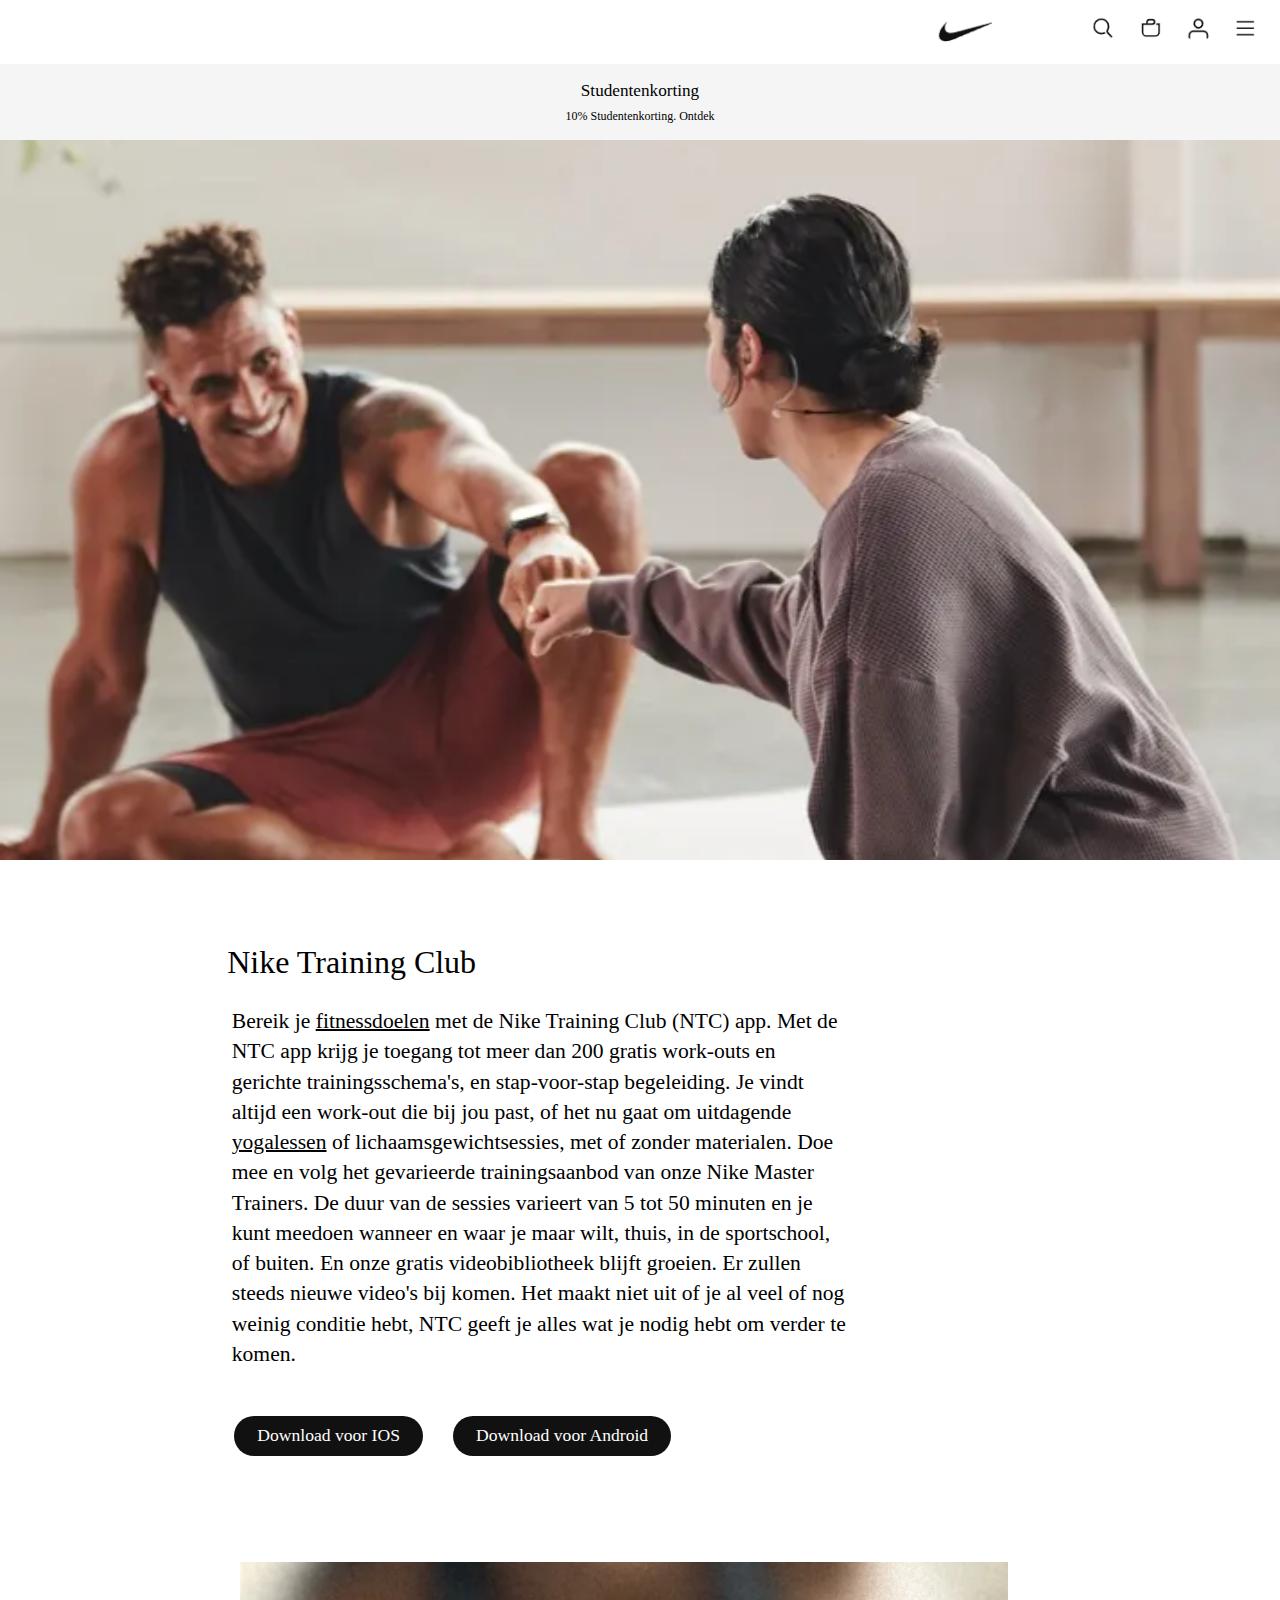
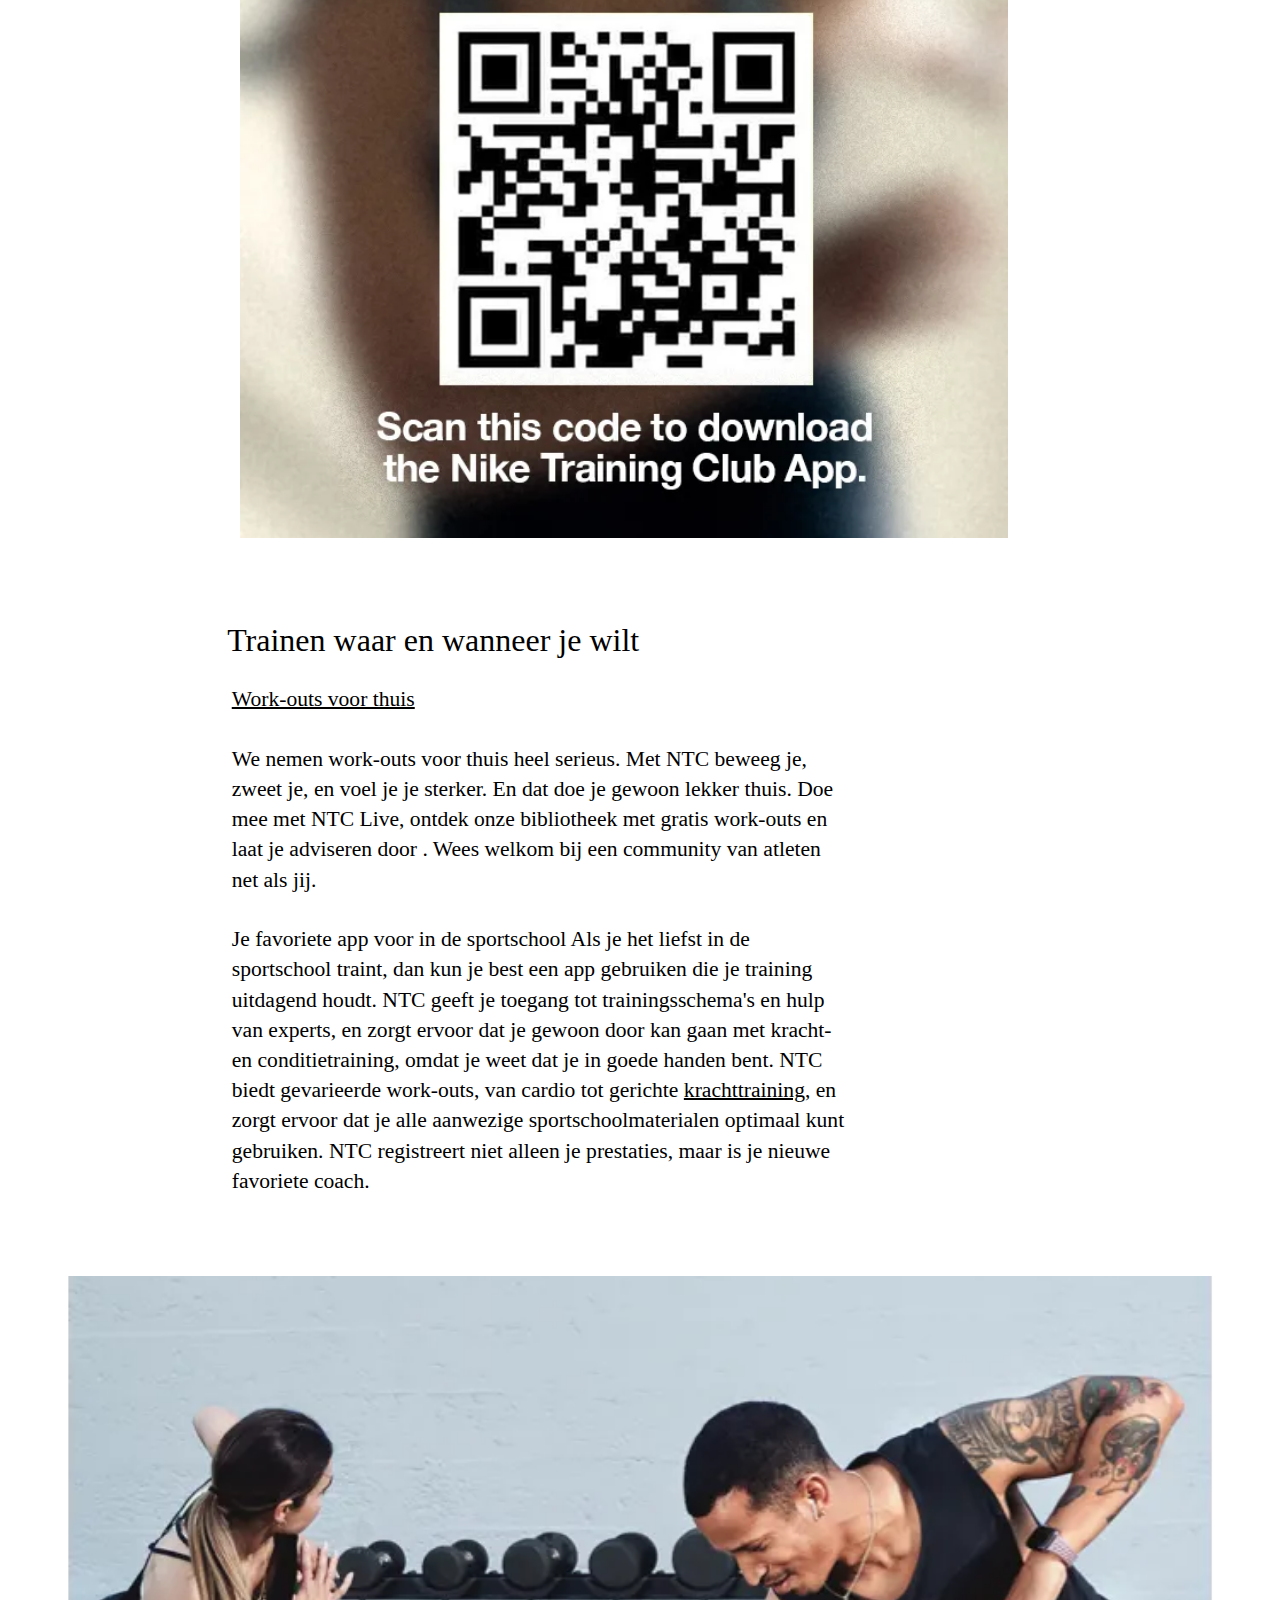
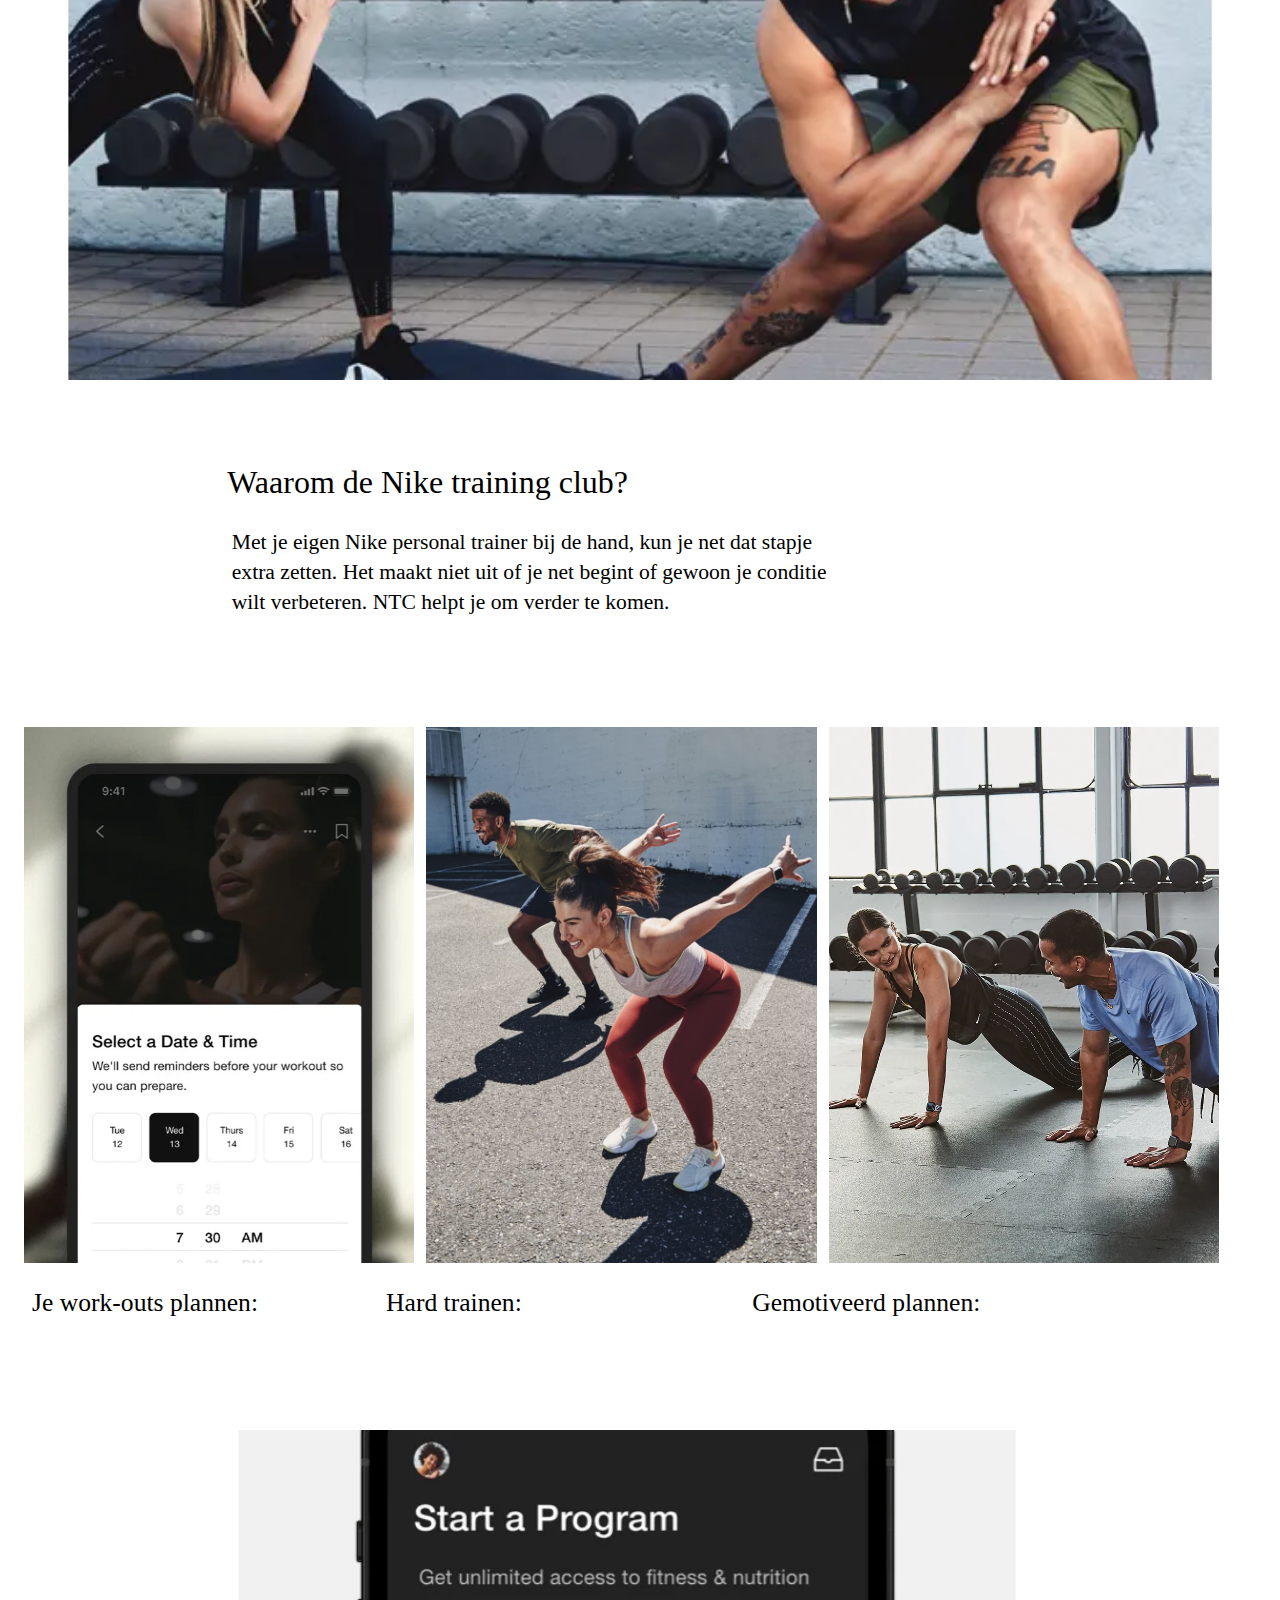
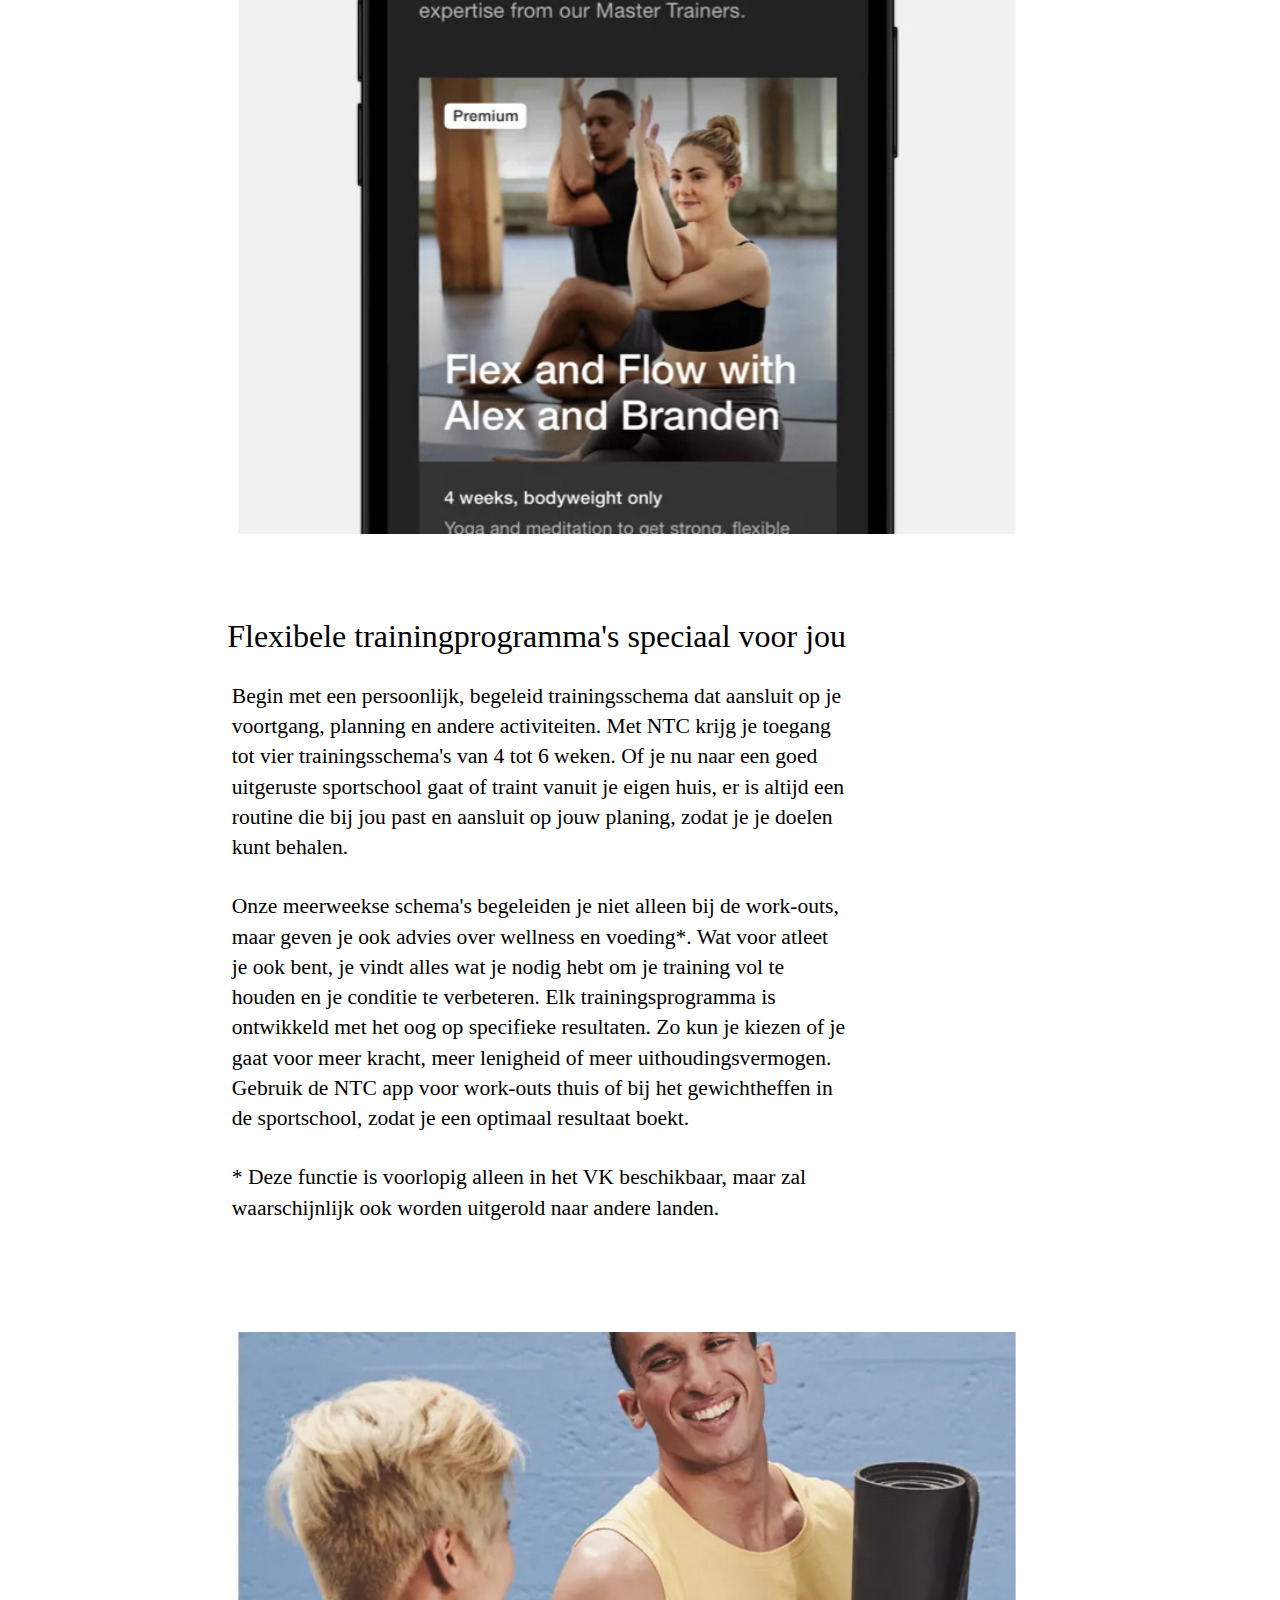
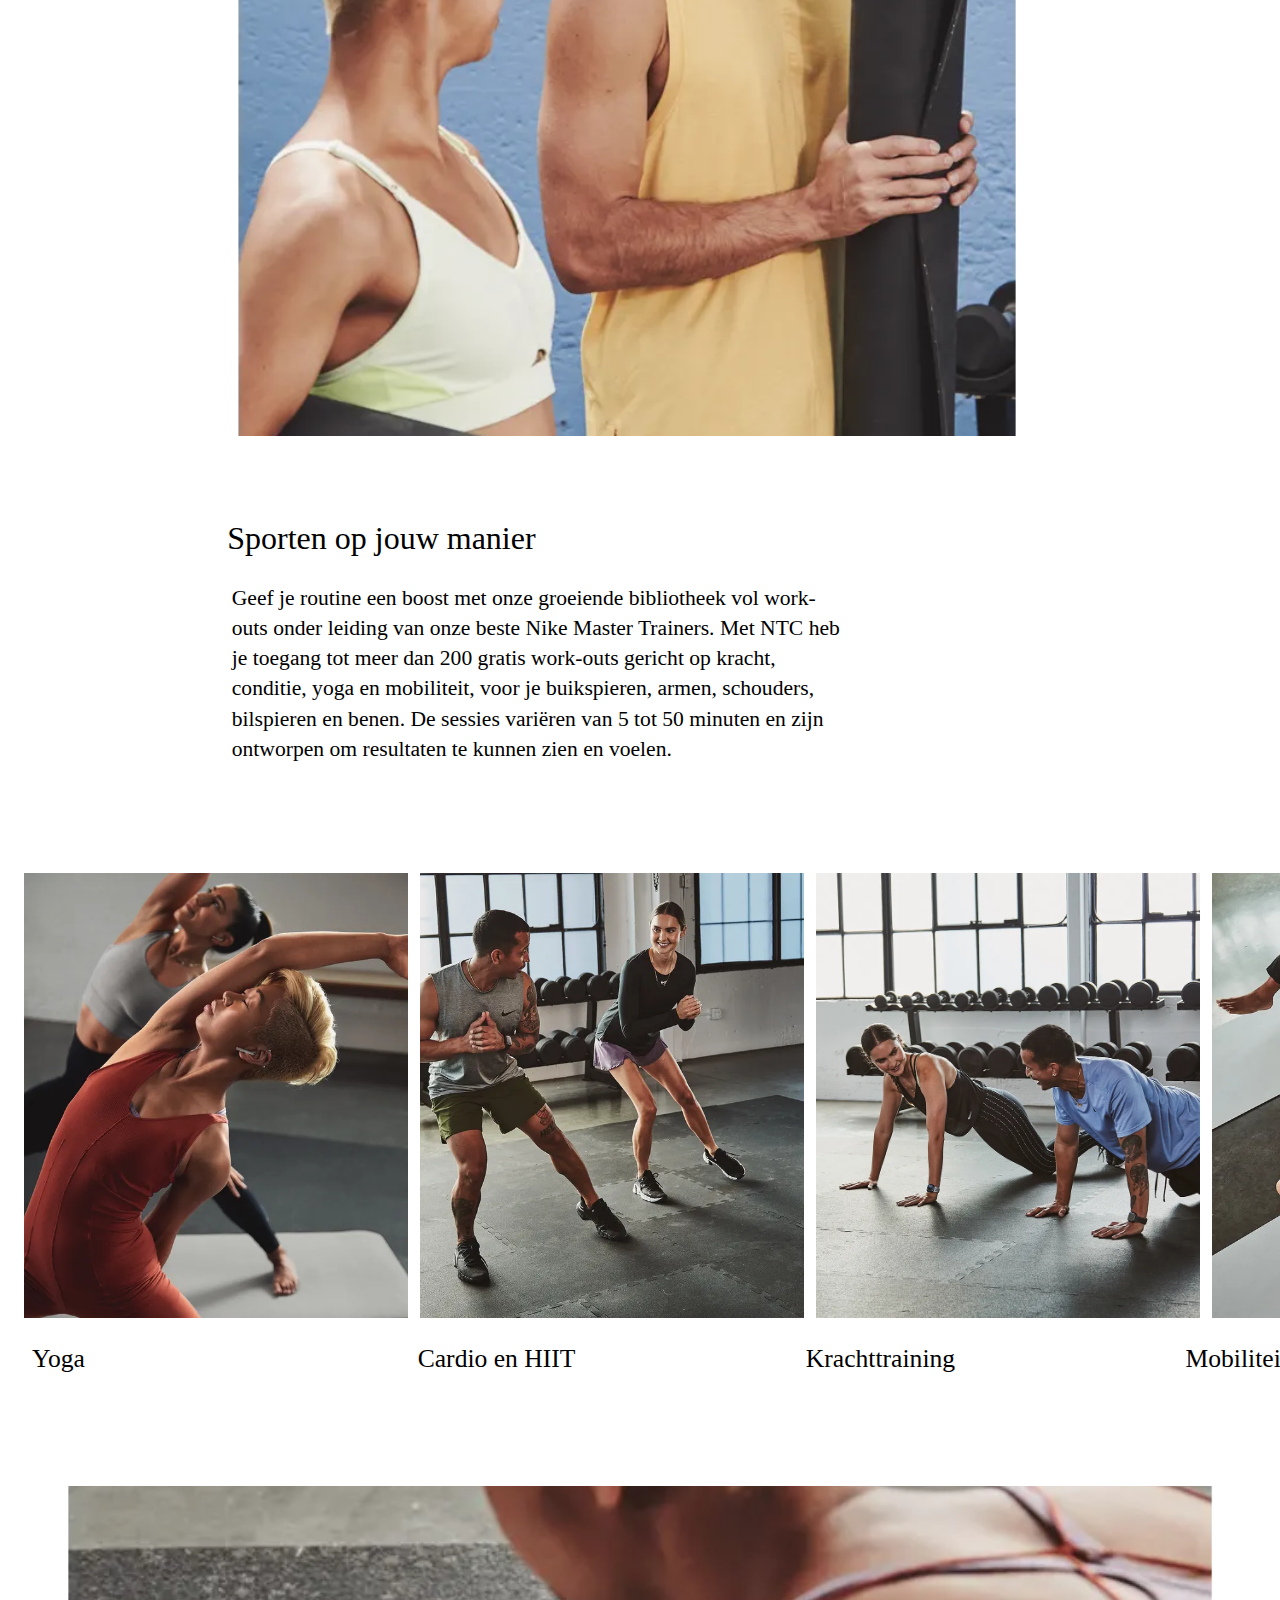
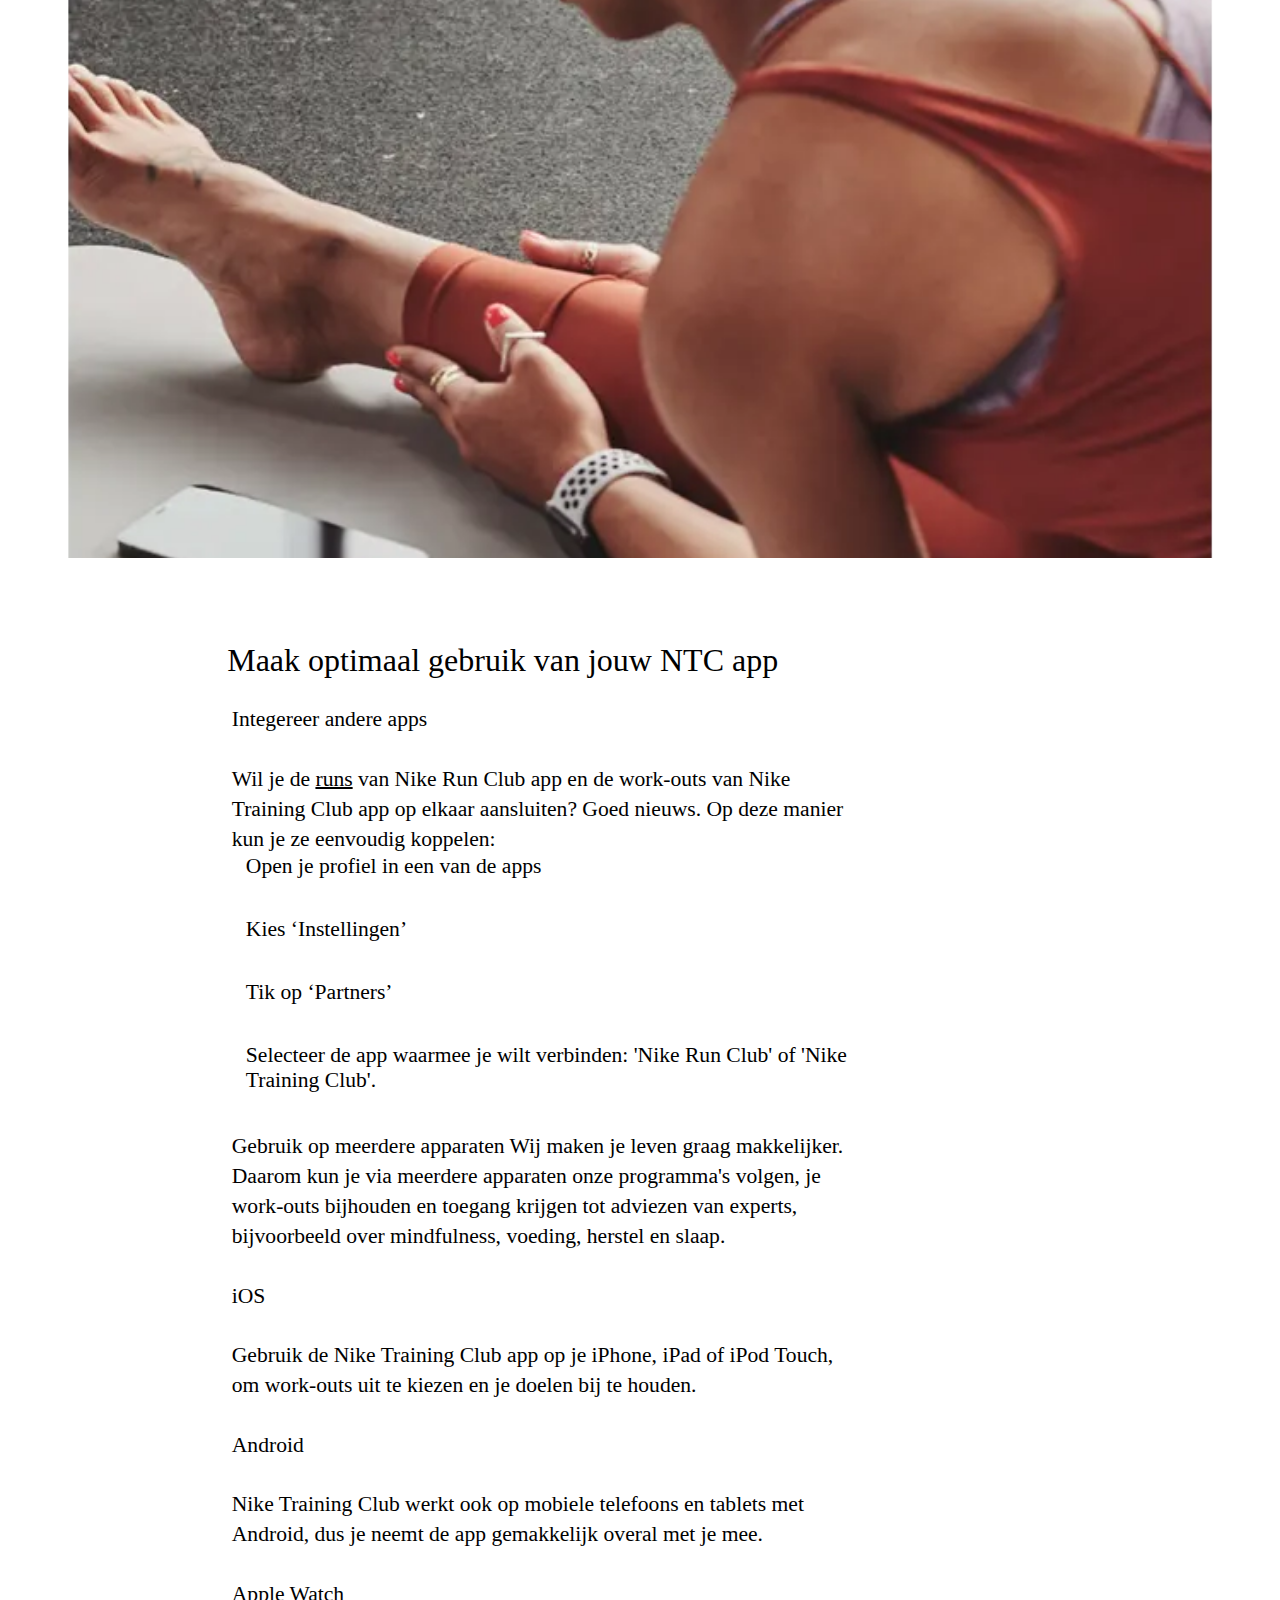
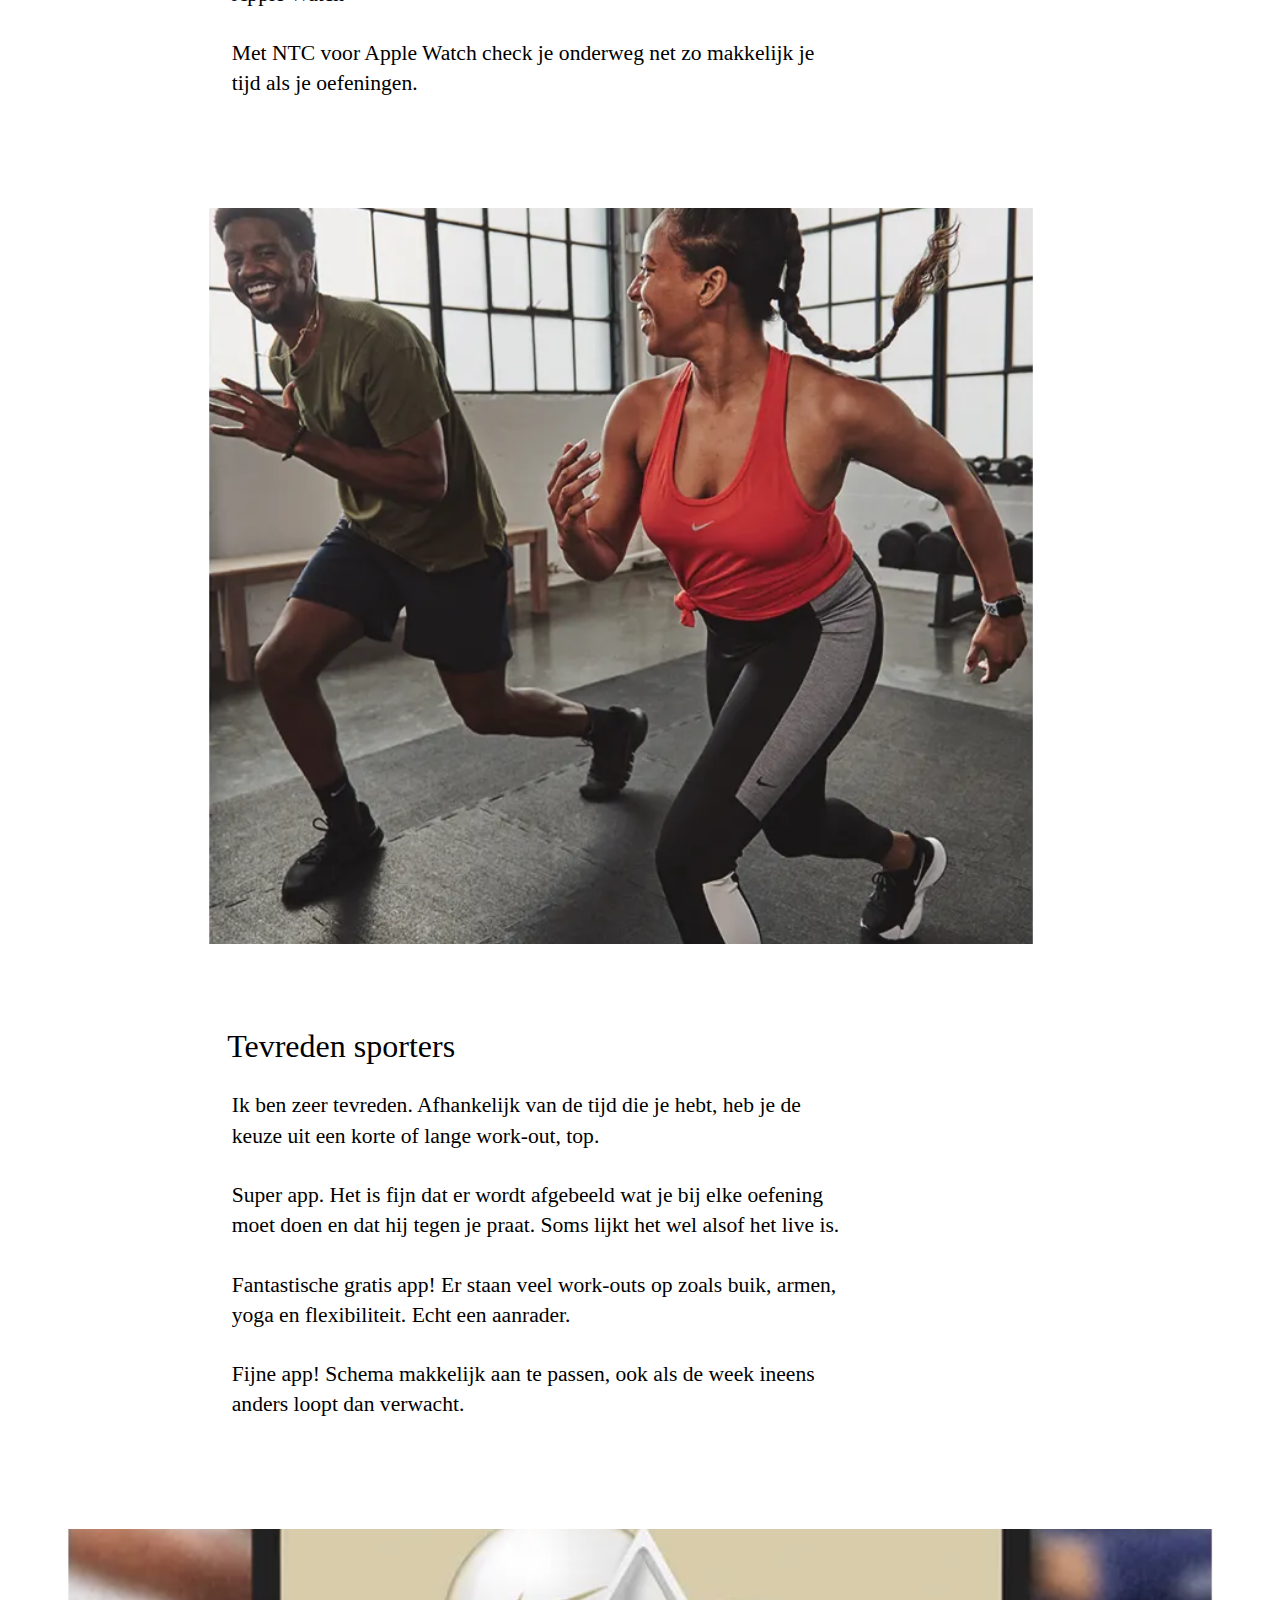
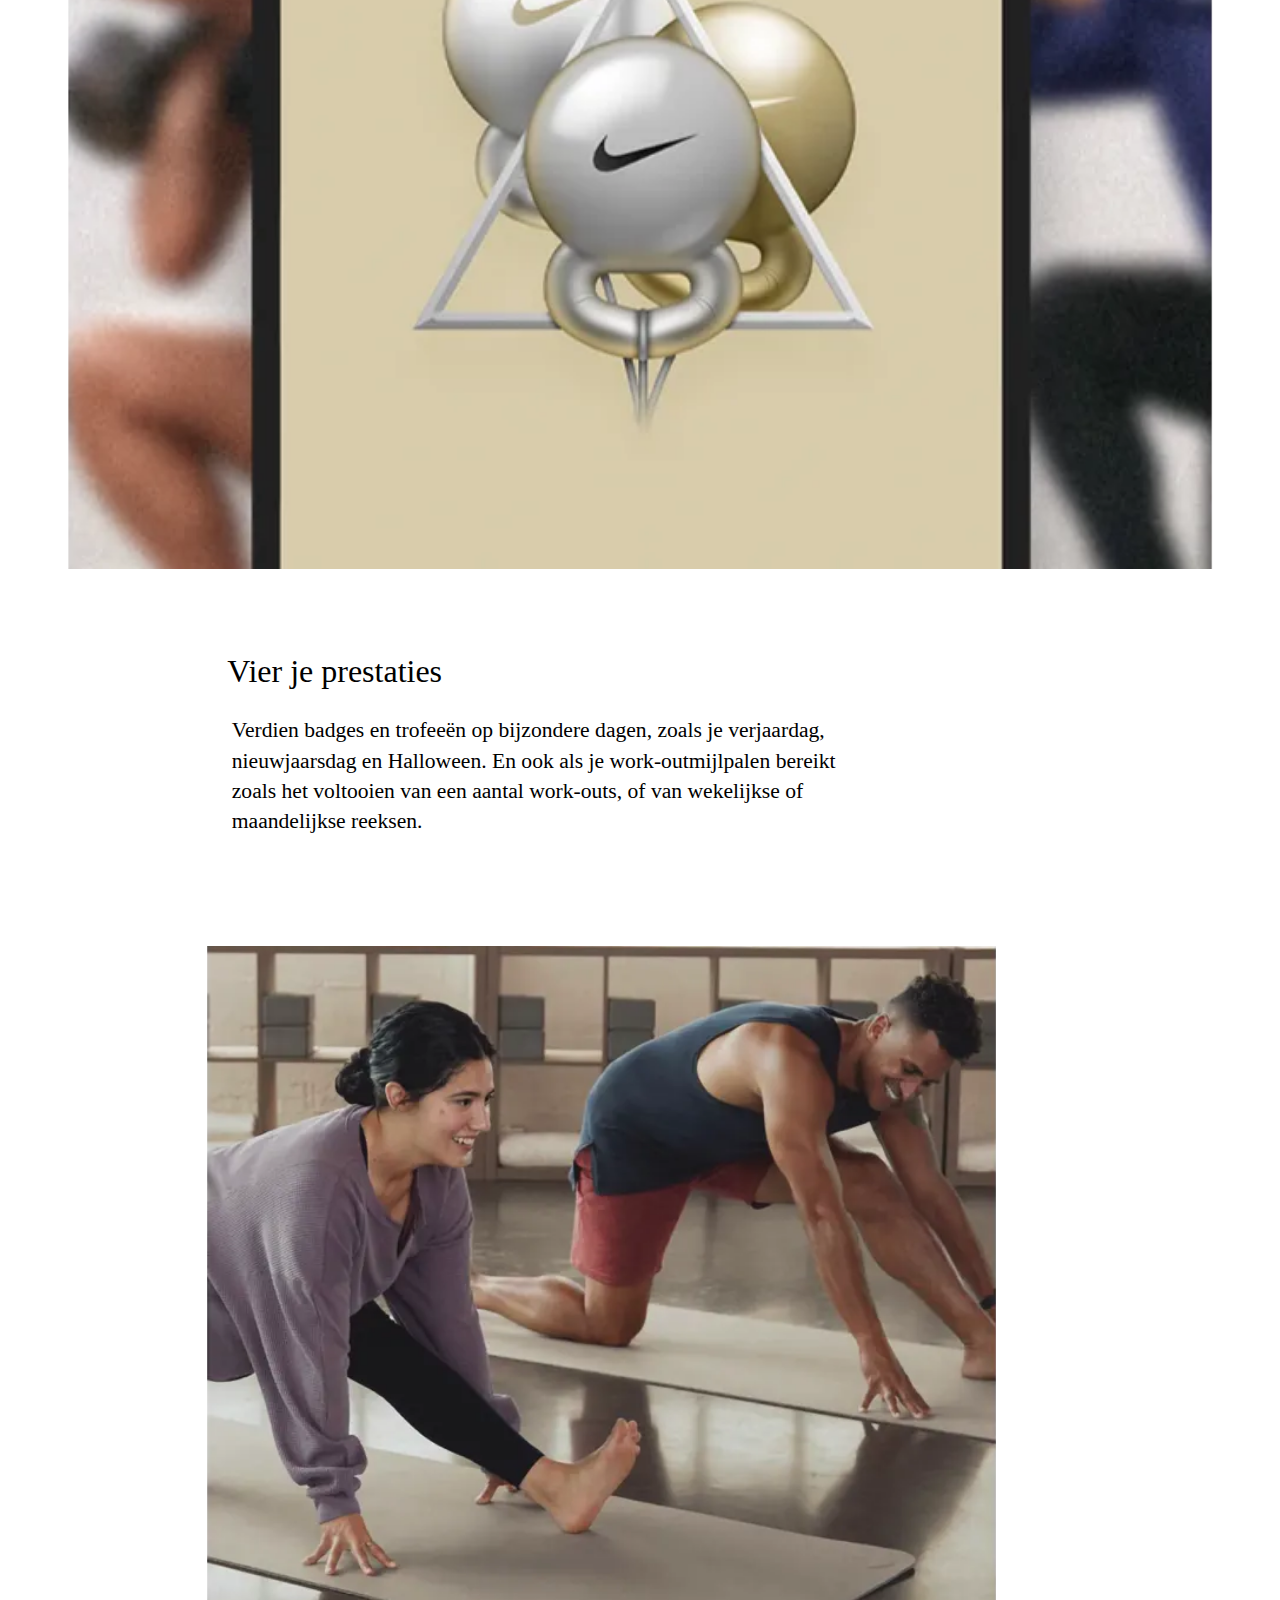
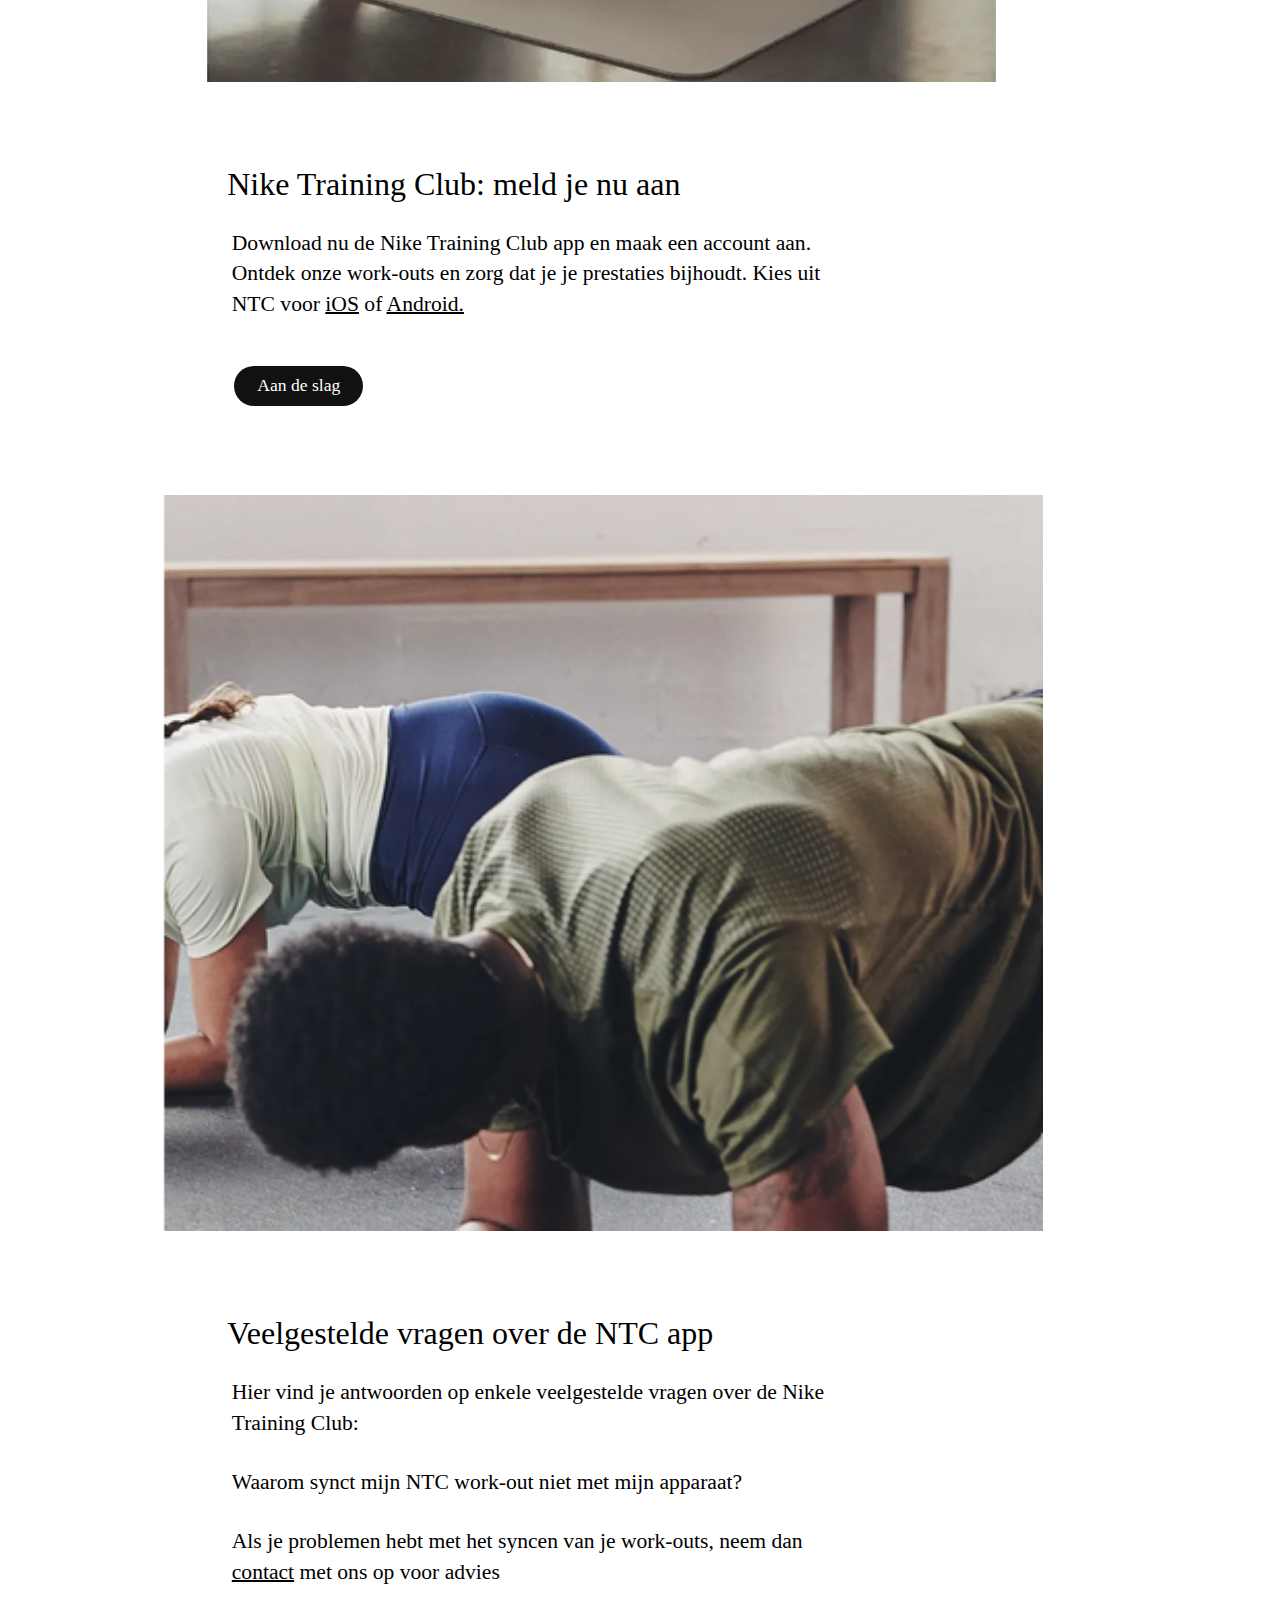
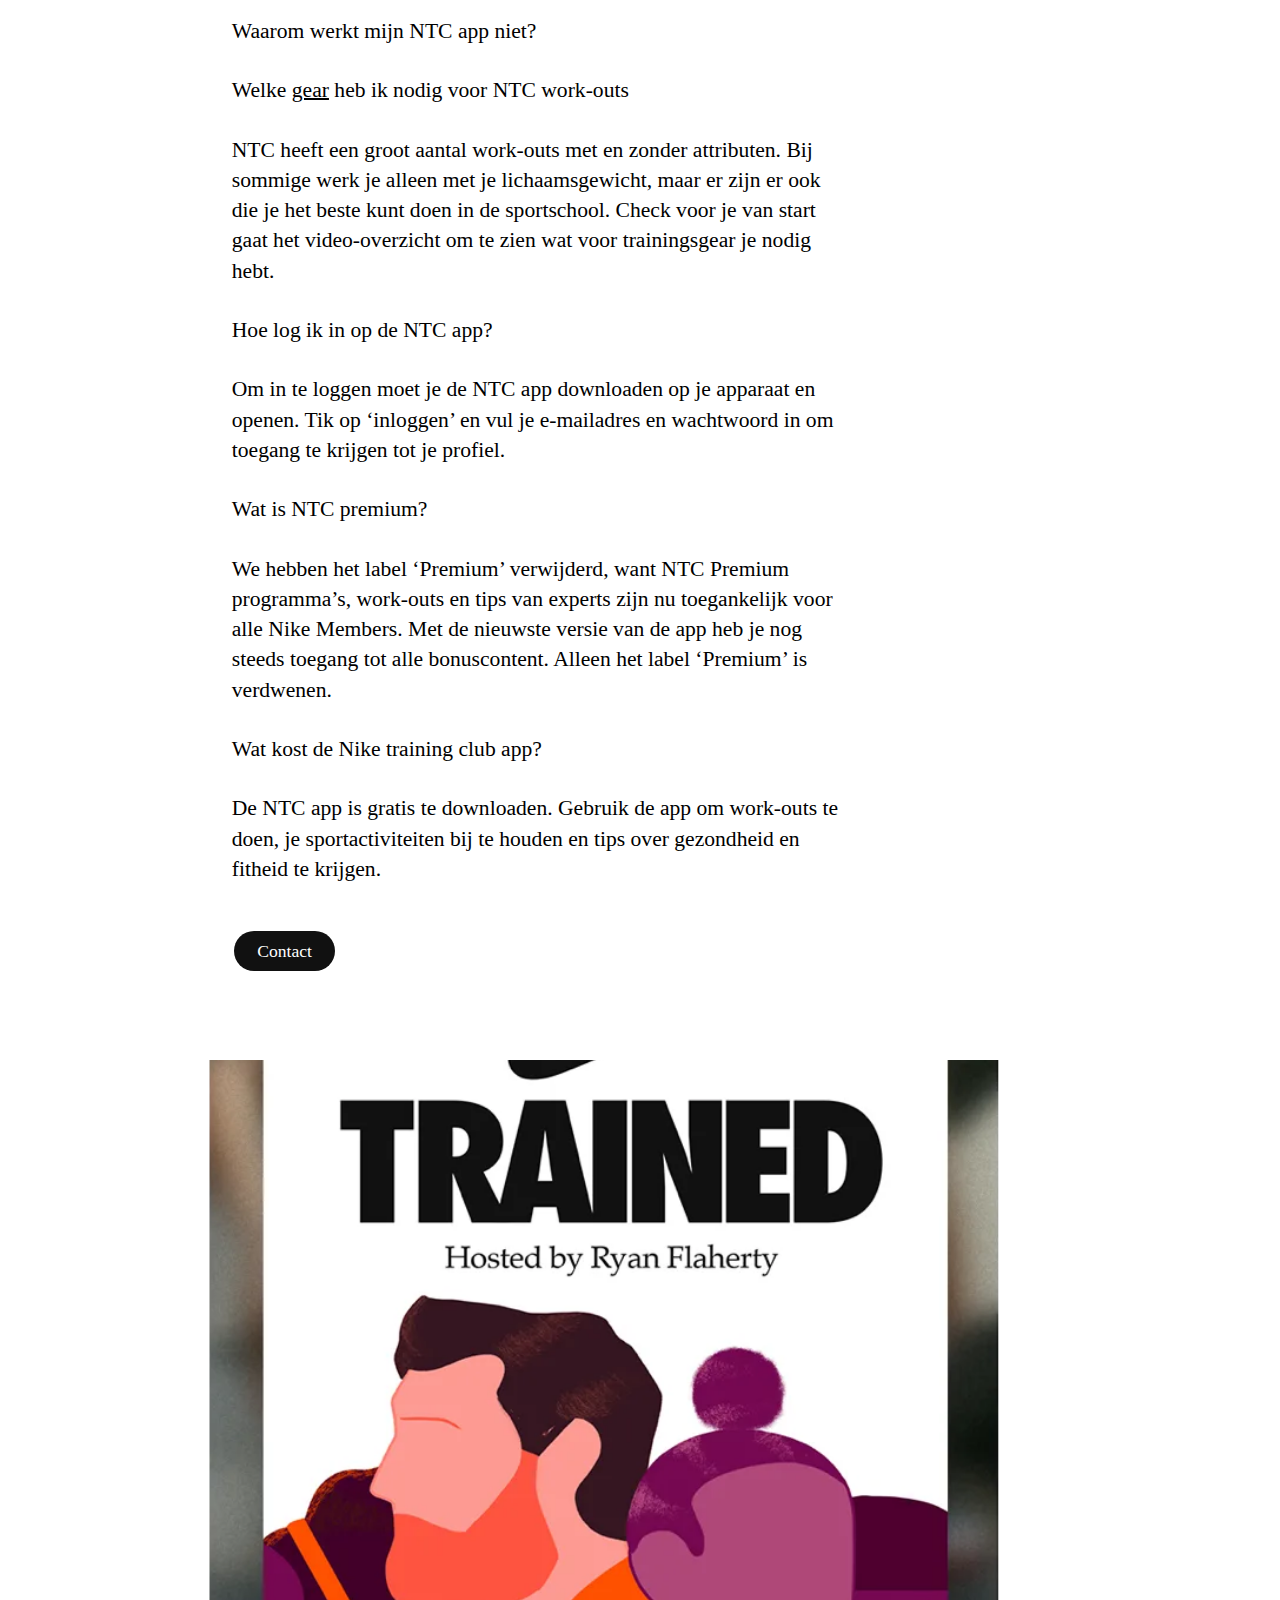
==== commit 6115da7c: "Add files via upload" ====
--- a/trainingclub.html
+++ b/trainingclub.html
@@ -30,7 +30,7 @@
 		</section>
 	</header>
 	<main class="pagina2">
-		<img src="images/p2banner.webp">
+		<img src="images/p2banner.webp" alt="samenyogafoto">
 
 		<article>
 			<h1>Nike Training Club</h1>
@@ -58,7 +58,7 @@
 			<button>Download voor Android</button>
 		</article>
 
-		<img src="images/qrfoto.webp">
+		<img src="images/qrfoto.webp" alt="qr-code">
 
 		<article>
 			<h1>Trainen waar en wanneer je wilt</h1>
@@ -84,7 +84,7 @@
 
 		</article>
 
-		<img src="images/p2afbeelding3.webp">
+		<img src="images/p2afbeelding3.webp" alt="rekkenfoto">
 
 		<article>
 			<h1>Waarom de Nike training club?</h1>
@@ -93,9 +93,9 @@
 		</article>
 
 		<section>
-			<img src="images/p21van3.webp">
-			<img src="images/p22van3.webp">
-			<img src="images/p23van3.webp">
+			<img src="images/p21van3.webp" alt="work-outplannen">
+			<img src="images/p22van3.webp" alt="trainen">
+			<img src="images/p23van3.webp" alt="motivatie">
 		</section>
 
 		<section>
@@ -110,7 +110,7 @@
 			<p>Houd je voortgang bij en vier <br> je successen</p>
 		</section>
 
-		<img src="images/p2afbeelding4.webp">
+		<img src="images/p2afbeelding4.webp" alt="trainingsschema">
 
 		<article>
 			<h1>Flexibele trainingprogramma's speciaal voor jou</h1>
@@ -130,7 +130,7 @@
 				waarschijnlijk ook worden uitgerold naar andere landen.</p>
 		</article>
 
-		<img src="images/p2afbeelding5.webp">
+		<img src="images/p2afbeelding5.webp" alt="yoga">
 
 		<article>
 			<h1>Sporten op jouw manier</h1>
@@ -147,10 +147,10 @@
 		</article>
 
 		<section>
-			<img src="images/p221van3.webp">
-			<img src="images/p222van3.webp">
-			<img src="images/p23van3.webp">
-			<img src="images/p234van3.webp">
+			<img src="images/p221van3.webp" alt="yogaoefening">
+			<img src="images/p222van3.webp" alt="cardio">
+			<img src="images/p23van3.webp"  alt="krachttraining">
+			<img src="images/p234van3.webp" alt="mobiliteit">
 		</section>
 
 		<section>
@@ -167,7 +167,7 @@
 			<p>Werk aan je lenigheid met <br> mobiliteitstrainingen </p>
 		</section>
 
-		<img src="images/p2afbeelding6.webp">
+		<img src="images/p2afbeelding6.webp" alt="strekken">
 
 		<article>
 			<h1>Maak optimaal gebruik van jouw NTC app</h1>
@@ -196,7 +196,7 @@
 			<p>Met NTC voor Apple Watch check je onderweg net zo makkelijk je tijd als je oefeningen.</p>
 		</article>
 
-		<img src="images/p2afbeelding7.webp">
+		<img src="images/p2afbeelding7.webp" alt="bewegen">
 
 	
 		<article>
@@ -210,7 +210,7 @@
 			<p>Fijne app! Schema makkelijk aan te passen, ook als de week ineens anders loopt dan verwacht.</p>
 		</article>
 
-		<img src="images/ap2afbeelding8.webp">
+		<img src="images/ap2afbeelding8.webp" alt="app">
 
 		<article>
 			<h1>Vier je prestaties</h1>
@@ -219,7 +219,7 @@
 				maandelijkse reeksen.</p>
 		</article>
 
-		<img src="images/p2afbeelding9.webp">
+		<img src="images/p2afbeelding9.webp" alt="app">
 
 		<article>
 			<h1>Nike Training Club: meld je nu aan </h1>
@@ -228,7 +228,7 @@
 			<button>Aan de slag</button>
 		</article>
 
-		<img src="images/p2afbeelding.png">
+		<img src="images/p2afbeelding.png" alt="yogasamen">
 
 		<article>
 			<h1>Veelgestelde vragen over de NTC app</h1>
@@ -254,7 +254,7 @@
 
 		</article>
 
-		<img src="images/p2afbeelding12.webp">
+		<img src="images/p2afbeelding12.webp" alt="samenbewegen">
 
 		<article>
 			<h1>Luister naar de podcast</h1>
@@ -267,9 +267,9 @@
 			<h2>Probeer ook onze andere apps</h2>
 
 			<section>
-				<img src="images/p21van32.webp">
-				<img src="images/p22van32.webp">
-				<img src="images/p23van32.webp">
+				<img src="images/p21van32.webp" alt="Nikeapp">
+				<img src="images/p22van32.webp"alt= "nikerunclub">
+				<img src="images/p23van32.webp" alt="SNKRS">
 			</section>
 
 			<section>
@@ -312,14 +312,14 @@
 				</section>
 	
 				<section>
-					<img src="images/twittericon.png">
-					<img src="images/facebookicon.png">
-					<img src="images/youtubeicon.png">
-					<img src="images/instaicon.png">
-				</section>
-	
-				<section>
-					<img src="images/locatieicon.png">
+					<img src="images/twittericon.png" alt="twitter">
+					<img src="images/facebookicon.png" alt="facebook">
+					<img src="images/youtubeicon.png" alt="youtube">
+					<img src="images/instaicon.png" alt="instagram">
+				</section>
+	
+				<section>
+					<img src="images/locatieicon.png" alt="locatieicon">
 					<p>Nederland</p>
 				</section>
 	
--- a/styles/style.css
+++ b/styles/style.css
@@ -22,15 +22,11 @@
 	--p2afbeeldingwidht: 21.5em;
 }
 
-body {
-	margin: 0;
-}
 
 .logo {
 	width: 3.75em;
 	margin-left: 1em;
 }
-
 
 header nav ul {
 	display: flex;
@@ -41,6 +37,7 @@
 	margin-right: 1.5em;
 }
 
+
 header nav ul li img {
 	width: 1.45em;
 
@@ -49,7 +46,7 @@
 header nav ul li:nth-child(1) {
 	width: 1.45em;
 	margin-left: 1em;
-	justify-items: left;
+	margin-right: 8em;
 }
 
 header section {
@@ -153,7 +150,7 @@
 
 }
 
-main div button {
+main button {
 
 	padding: 0.55em 1.3em;
 	border-radius: 2em;
@@ -180,6 +177,10 @@
 	padding-bottom: 1.5em;
 	font-weight: 400;
 
+}
+
+.fotogrootscherm {
+	display: none;
 }
 
 main h4 {
@@ -286,6 +287,7 @@
 }
 
 
+
 main section:nth-of-type(4) p:nth-child(2) {
 	margin-right: 3.1em
 }
@@ -874,6 +876,7 @@
 
 	.pagina2 section:nth-of-type(10) {
 	    flex-direction: row;
+		justify-content: center;
 	}
 
 	.pagina2 section:nth-of-type(10) p{
@@ -973,6 +976,12 @@
 		width: 70vw;
 		margin-left: 0em;
 	}
+    
+	.pagina2 img:nth-of-type(9),
+	.pagina2 img:nth-of-type(10),
+	.pagina2 img:nth-of-type(11) {
+		margin-left: 7em;
+	}
 
 	.pagina2 section:nth-of-type(7) img {
 		height: 33em;
@@ -1099,7 +1108,12 @@
 
 	.pagina2 section:nth-of-type(7), .pagina2 section:nth-of-type(8),
 	.pagina2 section:nth-of-type(9)  {
-	   margin-left: 3.5em;
+	   justify-content: center;
+	}
+
+	.pagina2 section:nth-of-type(8),
+	.pagina2 section:nth-of-type(9) {
+		margin-left: 2em;
 	}
 }
 
@@ -1224,7 +1238,7 @@
 	}
 
 	.pagina2 h2 {
-		margin-left: 2.25em;
+		margin-left: 3.75em;
 		font-size: 1.55em;
 	}
 }
@@ -1360,19 +1374,856 @@
 	main ul img {
 		width: 65vw;
 	}
+
+	main ul:nth-of-type(1) img, main ul:nth-of-type(5) img, main ul:nth-of-type(7) img {
+		width: 19em;
+	}
     
 
 }
 
 @media (min-width: 525px) {
 	
+	main section:nth-of-type(3), main section:nth-of-type(4),
+	main section:nth-of-type(5) {
+		width: 30em;
+	} 
    
-	
-}
-
-
-
-
-
-
-
+	main section h3:nth-child(9) {
+		margin-left: 4em;
+	
+	}
+	
+	main h4 {
+		margin-right: 7em;
+	}
+	
+	main h4:nth-child(1) {
+		margin-right: 22vw;
+	}
+	
+	main h4:nth-child(2) {
+		margin-right: 25vw;
+	}
+	
+	main h4:nth-child(4),
+	h4:nth-child(5),
+	h4:nth-child(6),
+	main h4:nth-child(8) {
+		margin-right: 45vw;
+	}
+	
+	main h4:nth-child(7) {
+		margin-right: 16em;
+	}
+	
+	main section:nth-of-type(6) h4:nth-child(1) {
+		margin-right: 11.2em;
+	}
+	
+	main section:nth-of-type(6) h4:nth-child(2) {
+		margin-right: 9em;
+	}
+	
+	main section:nth-of-type(6) h4:nth-child(3) {
+		margin-right: 13em;
+	}
+	
+	main section:nth-of-type(6) h4:nth-child(4) {
+		margin-right: 17.2em;
+	}
+	
+	main section:nth-of-type(6) h4:nth-child(5) {
+		margin-right: 10.2em;
+	}
+	
+	main section:nth-of-type(6) h4:nth-child(7) {
+		margin-right: 16.5em;
+	}
+	
+	main section:nth-of-type(4) p,
+	main section:nth-of-type(7) p {
+		margin-right: 16vw;
+		
+	}
+	
+	main section:nth-of-type(4) p:nth-child(2) {
+		margin-right: 4.8em
+	}
+	
+	main section:nth-of-type(4) p:nth-child(4) {
+		margin-right: 5em
+	}
+
+	main section:nth-of-type(4) p:nth-child(5) {
+		margin-right: 4.7em
+	}
+
+	main section:nth-of-type(4) p:nth-child(6) {
+		margin-right: 4.3em
+	}
+	
+	main section:nth-of-type(4) p:nth-child(7) {
+		margin-right: 11.5em
+	}
+
+	main section:nth-of-type(4) p:nth-child(8) {
+		margin-right: 5em;
+	}
+	
+	main section:nth-of-type(7) p:nth-child(2) {
+		margin-right: 10.3em;
+	}
+	
+	main section:nth-of-type(7) p:nth-child(3) {
+		margin-right: 10em;
+	}
+	
+	main section:nth-of-type(7) p:nth-child(4) {
+		margin-right: 7em;
+	}
+	
+	main section:nth-of-type(7) p:nth-child(5) {
+		margin-right: 11em;
+	}
+	
+	main section:nth-of-type(7) p:nth-child(6) {
+		margin-right: 11em;
+	}
+	
+	main section:nth-of-type(7) p:nth-child(7) {
+		margin-right: 10em;
+	}
+	
+	main section:nth-of-type(5) p,
+	main section:nth-of-type(8) p {
+		margin-right: 20em;
+	}
+	
+	main section:nth-of-type(5) p:nth-child(2),
+	main section:nth-of-type(5) p:nth-child(6) {
+		margin-right: 20em;
+	}
+	
+	
+	main section:nth-of-type(8) p:nth-child(1) {
+		margin-right: 21em;
+	}
+	
+	main section:nth-of-type(8) p:nth-child(2) {
+		margin-right: 20em;
+	}
+	
+	main section:nth-of-type(8) p:nth-child(3) {
+		margin-right: 20.75em;
+	}
+	
+	main section:nth-of-type(8) p:nth-child(4) {
+		margin-right: 21em;
+	}
+	
+	main section:nth-of-type(8) p:nth-child(5) {
+		margin-right: 19.5em;
+	}
+	
+	main section:nth-of-type(8) p:nth-child(6) {
+		margin-right: 21em;
+	}
+	
+}
+
+@media (min-width: 600px) {
+	
+	main section:nth-of-type(3), main section:nth-of-type(4),
+	main section:nth-of-type(5) {
+		width: 30em;
+	} 
+   
+	
+	main h4 {
+		margin-right: 10em;
+	}
+	
+	main h4:nth-child(1) {
+		margin-right: 28vw;
+	}
+	
+	main h4:nth-child(2) {
+		margin-right: 31vw;
+	}
+	
+	main h4:nth-child(4),
+	h4:nth-child(5),
+	h4:nth-child(6),
+	main h4:nth-child(8) {
+		margin-right: 50vw;
+	}
+	
+	main h4:nth-child(7) {
+		margin-right: 16em;
+	}
+	
+	main section:nth-of-type(4) p,
+	main section:nth-of-type(7) p {
+		margin-right: 22vw;
+		
+	}
+	
+	main section:nth-of-type(4) p:nth-child(2) {
+		margin-right: 8.5em
+	}
+	
+	main section:nth-of-type(4) p:nth-child(4) {
+		margin-right: 9em
+	}
+
+	main section:nth-of-type(4) p:nth-child(5) {
+		margin-right: 8.7em
+	}
+
+	main section:nth-of-type(4) p:nth-child(6) {
+		margin-right: 8.8em
+	}
+	
+	main section:nth-of-type(4) p:nth-child(7) {
+		margin-right: 11.2em
+	}
+
+	main section:nth-of-type(4) p:nth-child(8) {
+		margin-right: 9em;
+	}
+
+	main section:nth-of-type(6) h4:nth-child(1) {
+		margin-right: 14.2em;
+	}
+	
+	main section:nth-of-type(6) h4:nth-child(2) {
+		margin-right: 12.7em;
+	}
+	
+	main section:nth-of-type(6) h4:nth-child(3) {
+		margin-right: 15em;
+	}
+	
+	main section:nth-of-type(6) h4:nth-child(4) {
+		margin-right: 20.5em;
+	}
+	
+	main section:nth-of-type(6) h4:nth-child(5) {
+		margin-right: 13.2em;
+	}
+	
+	main section:nth-of-type(6) h4:nth-child(7) {
+		margin-right: 19.5em;
+	}
+	
+	main section:nth-of-type(7) p:nth-child(2) {
+		margin-right: 14em;
+	}
+	
+	main section:nth-of-type(7) p:nth-child(3) {
+		margin-right: 12.5em;
+	}
+	
+	main section:nth-of-type(7) p:nth-child(4) {
+		margin-right: 10.2em;
+	}
+	
+	main section:nth-of-type(7) p:nth-child(5) {
+		margin-right: 14em;
+	}
+	
+	main section:nth-of-type(7) p:nth-child(6) {
+		margin-right: 15.5em;
+	}
+	
+	main section:nth-of-type(7) p:nth-child(7) {
+		margin-right: 13.5em;
+	}
+	
+	main section:nth-of-type(5) p,
+	main section:nth-of-type(8) p {
+		margin-right: 23.6em;
+	}
+	
+	main section:nth-of-type(5) p:nth-child(2),
+	main section:nth-of-type(5) p:nth-child(6) {
+		margin-right: 23.7em;
+	}
+
+	main section:nth-of-type(5) p:nth-child(7) {
+		margin-right: 21.5em;
+	}
+	
+	
+	main section:nth-of-type(8) p:nth-child(1) {
+		margin-right: 24em;
+	}
+	
+	main section:nth-of-type(8) p:nth-child(2) {
+		margin-right: 23em;
+	}
+	
+	main section:nth-of-type(8) p:nth-child(3) {
+		margin-right: 23.75em;
+	}
+	
+	main section:nth-of-type(8) p:nth-child(4) {
+		margin-right: 25em;
+	}
+	
+	main section:nth-of-type(8) p:nth-child(5) {
+		margin-right: 23.5em;
+	}
+	
+	main section:nth-of-type(8) p:nth-child(6) {
+		margin-right: 25em;
+	}
+	
+	.onderaan{
+		display: flex;
+		justify-content: space-evenly;
+		margin-right: 2em;
+	}
+
+	.verticaal li {
+		display: flex;
+		flex-direction: row;
+	}
+
+	.verticaal li img:nth-child(2) {
+		margin-bottom: 0em;
+	}
+
+	.verticaal li img {
+		width: 45vw;
+	}
+	
+}
+
+@media (min-width: 675px) {
+
+	main h4 {
+		margin-right: 13em;
+	}
+	
+	main h4:nth-child(1) {
+		margin-right: 32vw;
+	}
+	
+	main h4:nth-child(2) {
+		margin-right: 33vw;
+	}
+	
+	main h4:nth-child(4),
+	h4:nth-child(5),
+	h4:nth-child(6),
+	main h4:nth-child(8) {
+		margin-right: 50vw;
+	}
+	
+	main h4:nth-child(7) {
+		margin-right: 20em;
+	}
+	
+	main section:nth-of-type(4) p,
+	main section:nth-of-type(7) p {
+		margin-right: 28vw;
+		
+	}
+	
+	main section:nth-of-type(4) p:nth-child(2) {
+		margin-right: 10.5em
+	}
+	
+	main section:nth-of-type(4) p:nth-child(4) {
+		margin-right: 10.5em
+	}
+
+	main section:nth-of-type(4) p:nth-child(5) {
+		margin-right: 11.2em
+	}
+
+	main section:nth-of-type(4) p:nth-child(6) {
+		margin-right: 10.8em
+	}
+	
+	main section:nth-of-type(4) p:nth-child(7) {
+		margin-right: 15.8em
+	}
+
+	main section:nth-of-type(4) p:nth-child(8) {
+		margin-right: 11em;
+	}
+
+	main section:nth-of-type(6) h4:nth-child(1) {
+		margin-right: 17.5em;
+	}
+	
+	main section:nth-of-type(6) h4:nth-child(2) {
+		margin-right: 14.7em;
+	}
+	
+	main section:nth-of-type(6) h4:nth-child(3) {
+		margin-right: 18em;
+	}
+	
+	main section:nth-of-type(6) h4:nth-child(4) {
+		margin-right: 23.5em;
+	}
+	
+	main section:nth-of-type(6) h4:nth-child(5) {
+		margin-right: 16.2em;
+	}
+	
+	main section:nth-of-type(6) h4:nth-child(7) {
+		margin-right: 22.5em;
+	}
+	
+	main section:nth-of-type(7) p:nth-child(2) {
+		margin-right: 16.7em;
+	}
+	
+	main section:nth-of-type(7) p:nth-child(3) {
+		margin-right: 15.2em;
+	}
+	
+	main section:nth-of-type(7) p:nth-child(4) {
+		margin-right: 13.2em;
+	}
+	
+	main section:nth-of-type(7) p:nth-child(5) {
+		margin-right: 17.2em;
+	}
+	
+	main section:nth-of-type(7) p:nth-child(6) {
+		margin-right: 17.5em;
+	}
+	
+	main section:nth-of-type(7) p:nth-child(7) {
+		margin-right: 16.5em;
+	}
+	
+	main section:nth-of-type(5) p,
+	main section:nth-of-type(8) p {
+		margin-right: 27em;
+	}
+	
+	main section:nth-of-type(5) p:nth-child(2),
+	main section:nth-of-type(5) p:nth-child(6) {
+		margin-right: 26em;
+	}
+
+	main section:nth-of-type(5) p:nth-child(4) {
+		margin-right: 25em;
+	}
+
+	main section:nth-of-type(5) p:nth-child(7) {
+		margin-right: 26.2em;
+	}
+	
+	
+	main section:nth-of-type(8) p:nth-child(1) {
+		margin-right: 28em;
+	}
+	
+	main section:nth-of-type(8) p:nth-child(2) {
+		margin-right: 26.5em;
+	}
+	
+	main section:nth-of-type(8) p:nth-child(3) {
+		margin-right: 26em;
+	}
+	
+	main section:nth-of-type(8) p:nth-child(4) {
+		margin-right: 28em;
+	}
+	
+	main section:nth-of-type(8) p:nth-child(5) {
+		margin-right: 26.5em;
+	}
+	
+	main section:nth-of-type(8) p:nth-child(6) {
+		margin-right: 27em;
+	}
+	
+	.onderaan{
+		display: flex;
+		justify-content: space-evenly;
+		margin-right: 2em;
+	}
+
+	.verticaal li {
+		display: flex;
+		flex-direction: row;
+	}
+
+	.verticaal li img:nth-child(2) {
+		margin-bottom: 0em;
+	}
+
+	.verticaal li img {
+		width: 45vw;
+	}
+	
+}
+
+@media (min-width: 750px) {
+	
+	main h4 {
+		margin-right: 13em;
+	}
+	
+	main h4:nth-child(1) {
+		margin-right: 35vw;
+	}
+	
+	main h4:nth-child(2) {
+		margin-right: 37vw;
+	}
+
+	main h4:nth-child(3) {
+		margin-right: 36vw;
+	}
+	
+	main h4:nth-child(4),
+	h4:nth-child(5),
+	h4:nth-child(6),
+	main h4:nth-child(8) {
+		margin-right: 51vw;
+	}
+	
+	main h4:nth-child(7) {
+		margin-right: 24em;
+	}
+	
+	main section:nth-of-type(4) p,
+	main section:nth-of-type(7) p {
+		margin-right: 31vw;
+		
+	}
+	
+	main section:nth-of-type(4) p:nth-child(2) {
+		margin-right: 14em
+	}
+	
+	main section:nth-of-type(4) p:nth-child(4) {
+		margin-right: 14.25em
+	}
+
+	main section:nth-of-type(4) p:nth-child(5) {
+		margin-right: 13.8em
+	}
+
+	main section:nth-of-type(4) p:nth-child(6) {
+		margin-right: 13.8em
+	}
+	
+	main section:nth-of-type(4) p:nth-child(7) {
+		margin-right: 19.8em
+	}
+
+	main section:nth-of-type(4) p:nth-child(8) {
+		margin-right: 14em;
+	}
+
+	main section:nth-of-type(6) h4:nth-child(1) {
+		margin-right: 20.5em;
+	}
+	
+	main section:nth-of-type(6) h4:nth-child(2) {
+		margin-right: 17.7em;
+	}
+	
+	main section:nth-of-type(6) h4:nth-child(3) {
+		margin-right: 21em;
+	}
+	
+	main section:nth-of-type(6) h4:nth-child(4) {
+		margin-right: 26.5em;
+	}
+	
+	main section:nth-of-type(6) h4:nth-child(5) {
+		margin-right: 19.2em;
+	}
+	
+	main section:nth-of-type(6) h4:nth-child(7) {
+		margin-right: 24.5em;
+	}
+	
+	main section:nth-of-type(7) p:nth-child(2) {
+		margin-right: 20.1em;
+	}
+	
+	main section:nth-of-type(7) p:nth-child(3) {
+		margin-right: 18.2em;
+	}
+	
+	main section:nth-of-type(7) p:nth-child(4) {
+		margin-right: 16.6em;
+	}
+	
+	main section:nth-of-type(7) p:nth-child(5) {
+		margin-right: 20.2em;
+	}
+	
+	main section:nth-of-type(7) p:nth-child(6) {
+		margin-right: 20.5em;
+	}
+	
+	main section:nth-of-type(7) p:nth-child(7) {
+		margin-right: 18.7em;
+	}
+	
+	main section:nth-of-type(5) p,
+	main section:nth-of-type(8) p {
+		margin-right: 30em;
+	}
+	
+	main section:nth-of-type(5) p:nth-child(2),
+	main section:nth-of-type(5) p:nth-child(6) {
+		margin-right: 29.5em;
+	}
+
+	main section:nth-of-type(5) p:nth-child(4) {
+		margin-right: 29em;
+	}
+
+	main section:nth-of-type(5) p:nth-child(7) {
+		margin-right: 29.2em;
+	}
+	
+	
+	main section:nth-of-type(8) p:nth-child(1) {
+		margin-right: 30.5em;
+	}
+	
+	main section:nth-of-type(8) p:nth-child(2) {
+		margin-right: 30em;
+	}
+	
+	main section:nth-of-type(8) p:nth-child(3) {
+		margin-right: 30em;
+	}
+	
+	main section:nth-of-type(8) p:nth-child(4) {
+		margin-right: 31em;
+	}
+	
+	main section:nth-of-type(8) p:nth-child(5) {
+		margin-right: 29.5em;
+	}
+	
+	main section:nth-of-type(8) p:nth-child(6) {
+		margin-right: 31em;
+	}
+
+}
+
+@media (min-width: 825px) {
+	
+	main h4 {
+		margin-right: 13em;
+	}
+	
+	main h4:nth-child(1) {
+		margin-right: 38vw;
+	}
+	
+	main h4:nth-child(2) {
+		margin-right: 40vw;
+	}
+
+	main h4:nth-child(3) {
+		margin-right: 37vw;
+	}
+	
+	main h4:nth-child(4),
+	h4:nth-child(5),
+	h4:nth-child(6),
+	main h4:nth-child(8) {
+		margin-right: 53vw;
+	}
+	
+	main h4:nth-child(7) {
+		margin-right: 27em;
+	}
+	
+	main section:nth-of-type(4) p,
+	main section:nth-of-type(7) p {
+		margin-right: 34vw;
+		
+	}
+	
+	main section:nth-of-type(4) p:nth-child(2) {
+		margin-right: 17.5em
+	}
+
+	main section:nth-of-type(4) p:nth-child(3) {
+		margin-right: 17em
+	}
+	
+	main section:nth-of-type(4) p:nth-child(4) {
+		margin-right: 17em
+	}
+
+	main section:nth-of-type(4) p:nth-child(5) {
+		margin-right: 17em
+	}
+
+	main section:nth-of-type(4) p:nth-child(6) {
+		margin-right: 17em
+	}
+	
+	main section:nth-of-type(4) p:nth-child(7) {
+		margin-right: 23em
+	}
+
+	main section:nth-of-type(4) p:nth-child(8) {
+		margin-right: 17em;
+	}
+
+	main section:nth-of-type(6) h4:nth-child(1) {
+		margin-right: 23em;
+	}
+	
+	main section:nth-of-type(6) h4:nth-child(2) {
+		margin-right: 21em;
+	}
+	
+	main section:nth-of-type(6) h4:nth-child(3) {
+		margin-right: 24em;
+	}
+	
+	main section:nth-of-type(6) h4:nth-child(4) {
+		margin-right: 29.5em;
+	}
+	
+	main section:nth-of-type(6) h4:nth-child(5) {
+		margin-right: 22.2em;
+	}
+	
+	main section:nth-of-type(6) h4:nth-child(7) {
+		margin-right: 27.5em;
+	}
+	
+	main section:nth-of-type(7) p:nth-child(2) {
+		margin-right: 23.1em;
+	}
+	
+	main section:nth-of-type(7) p:nth-child(3) {
+		margin-right: 21.5em;
+	}
+	
+	main section:nth-of-type(7) p:nth-child(4) {
+		margin-right: 19.7em;
+	}
+	
+	main section:nth-of-type(7) p:nth-child(5) {
+		margin-right: 23.8em;
+	}
+	
+	main section:nth-of-type(7) p:nth-child(6) {
+		margin-right: 23.5em;
+	}
+	
+	main section:nth-of-type(7) p:nth-child(7) {
+		margin-right: 21.7em;
+	}
+	
+	main section:nth-of-type(5) p,
+	main section:nth-of-type(8) p {
+		margin-right: 33em;
+	}
+	
+	main section:nth-of-type(5) p:nth-child(2),
+	main section:nth-of-type(5) p:nth-child(6) {
+		margin-right: 32.8em;
+	}
+
+	main section:nth-of-type(5) p:nth-child(3) {
+		margin-right: 33em;
+	}
+
+	main section:nth-of-type(5) p:nth-child(4) {
+		margin-right: 32.2em;
+	}
+
+	main section:nth-of-type(5) p:nth-child(7) {
+		margin-right: 33.2em;
+	}
+	
+	
+	main section:nth-of-type(8) p:nth-child(1) {
+		margin-right: 33.5em;
+	}
+	
+	main section:nth-of-type(8) p:nth-child(2) {
+		margin-right: 33.2em;
+	}
+	
+	main section:nth-of-type(8) p:nth-child(3) {
+		margin-right: 33.4em;
+	}
+	
+	main section:nth-of-type(8) p:nth-child(4) {
+		margin-right: 34.3em;
+	}
+	
+	main section:nth-of-type(8) p:nth-child(5) {
+		margin-right: 33.5em;
+	}
+	
+	main section:nth-of-type(8) p:nth-child(6) {
+		margin-right: 34em;
+	}
+
+	main section:nth-of-type(8) p:nth-child(7) {
+		margin-right: 32em;
+	}
+
+}
+
+@media (min-width: 900px) {
+	.fotogrootscherm {
+		display: flex;
+		margin-bottom:var(--vaste-margin) ;
+		width: 100%;
+	}
+
+	.fotogroot {
+		display: none;
+
+	}
+}
+
+@media (min-width: 960px) {
+	main ul img {
+		width: 32vw;
+	}
+
+	main ul:nth-of-type(1) img, main ul:nth-of-type(5) img, main ul:nth-of-type(7) img {
+		width: 19em;
+	}
+
+	.verticaal li img {
+		width: 19em;
+		object-fit: cover;
+	}
+
+	
+    
+	
+	
+	
+}
+
+
+
+
+
+
+
+
+
+
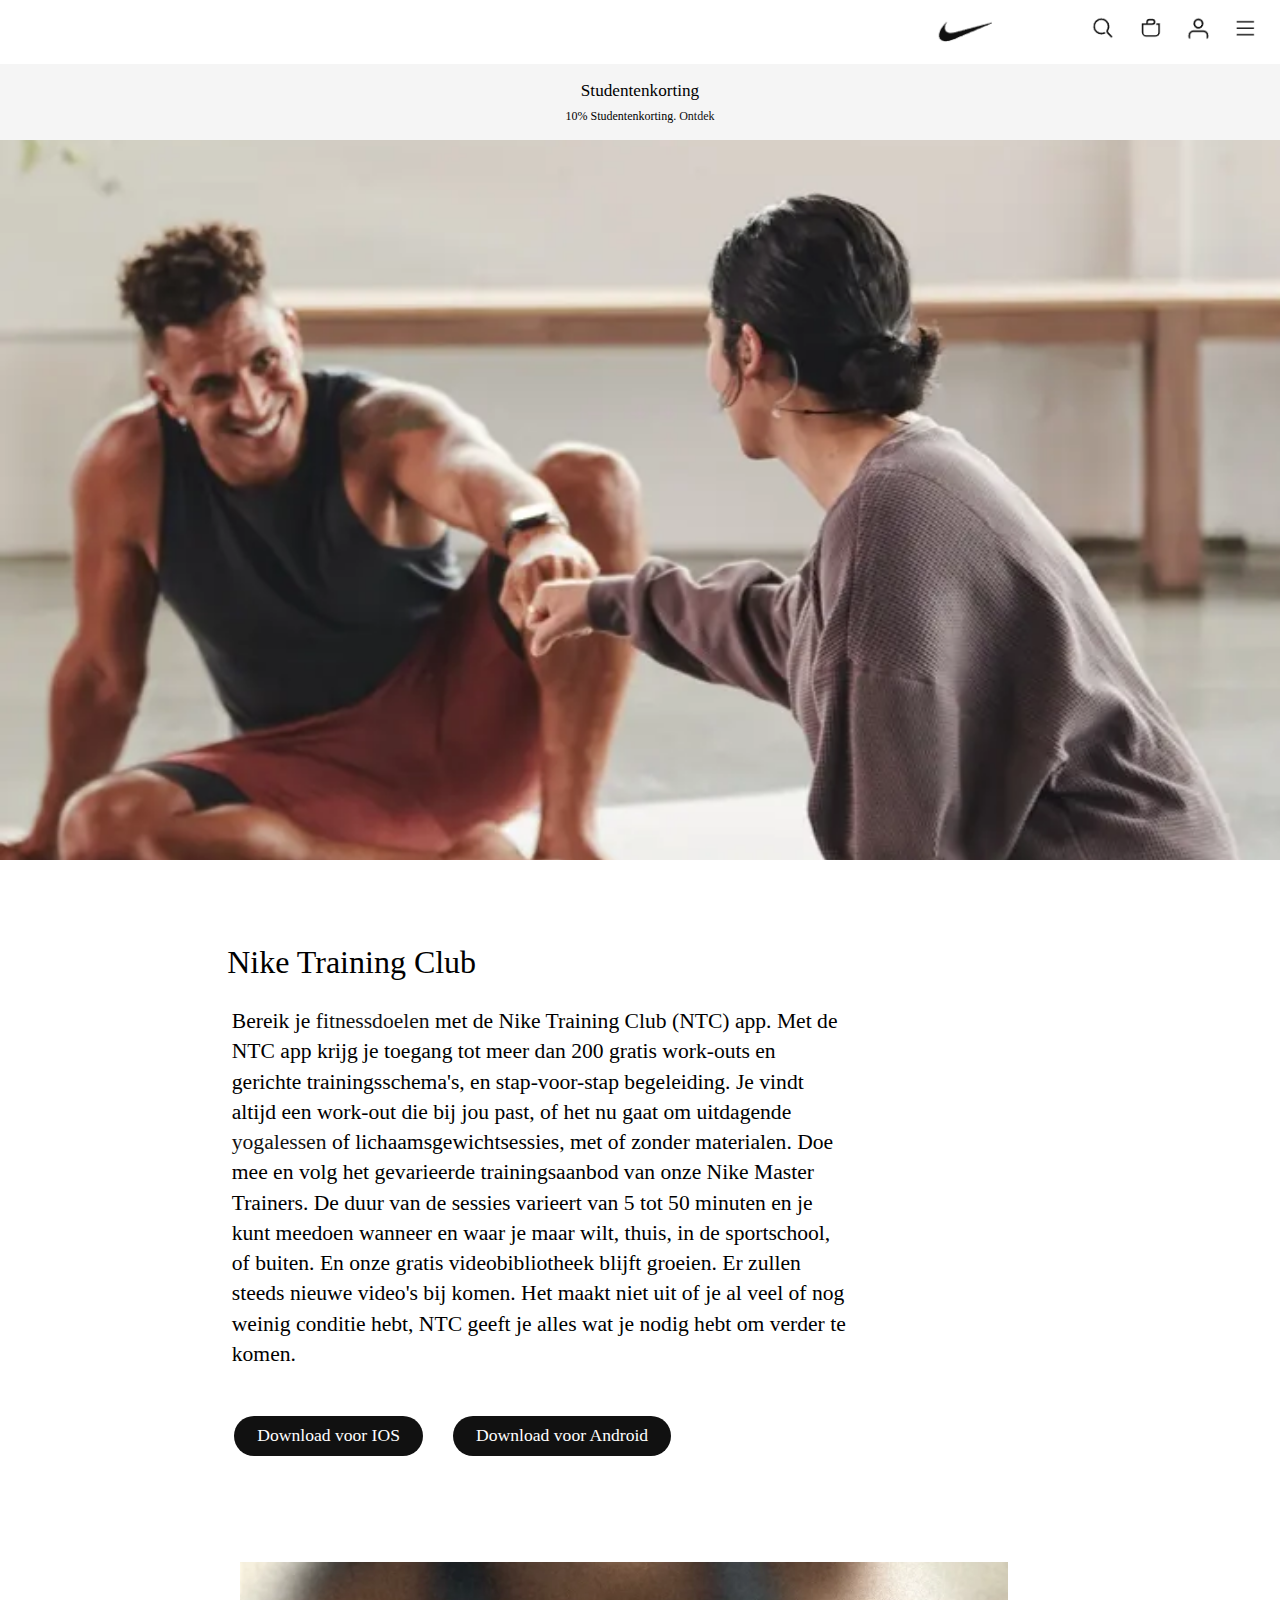
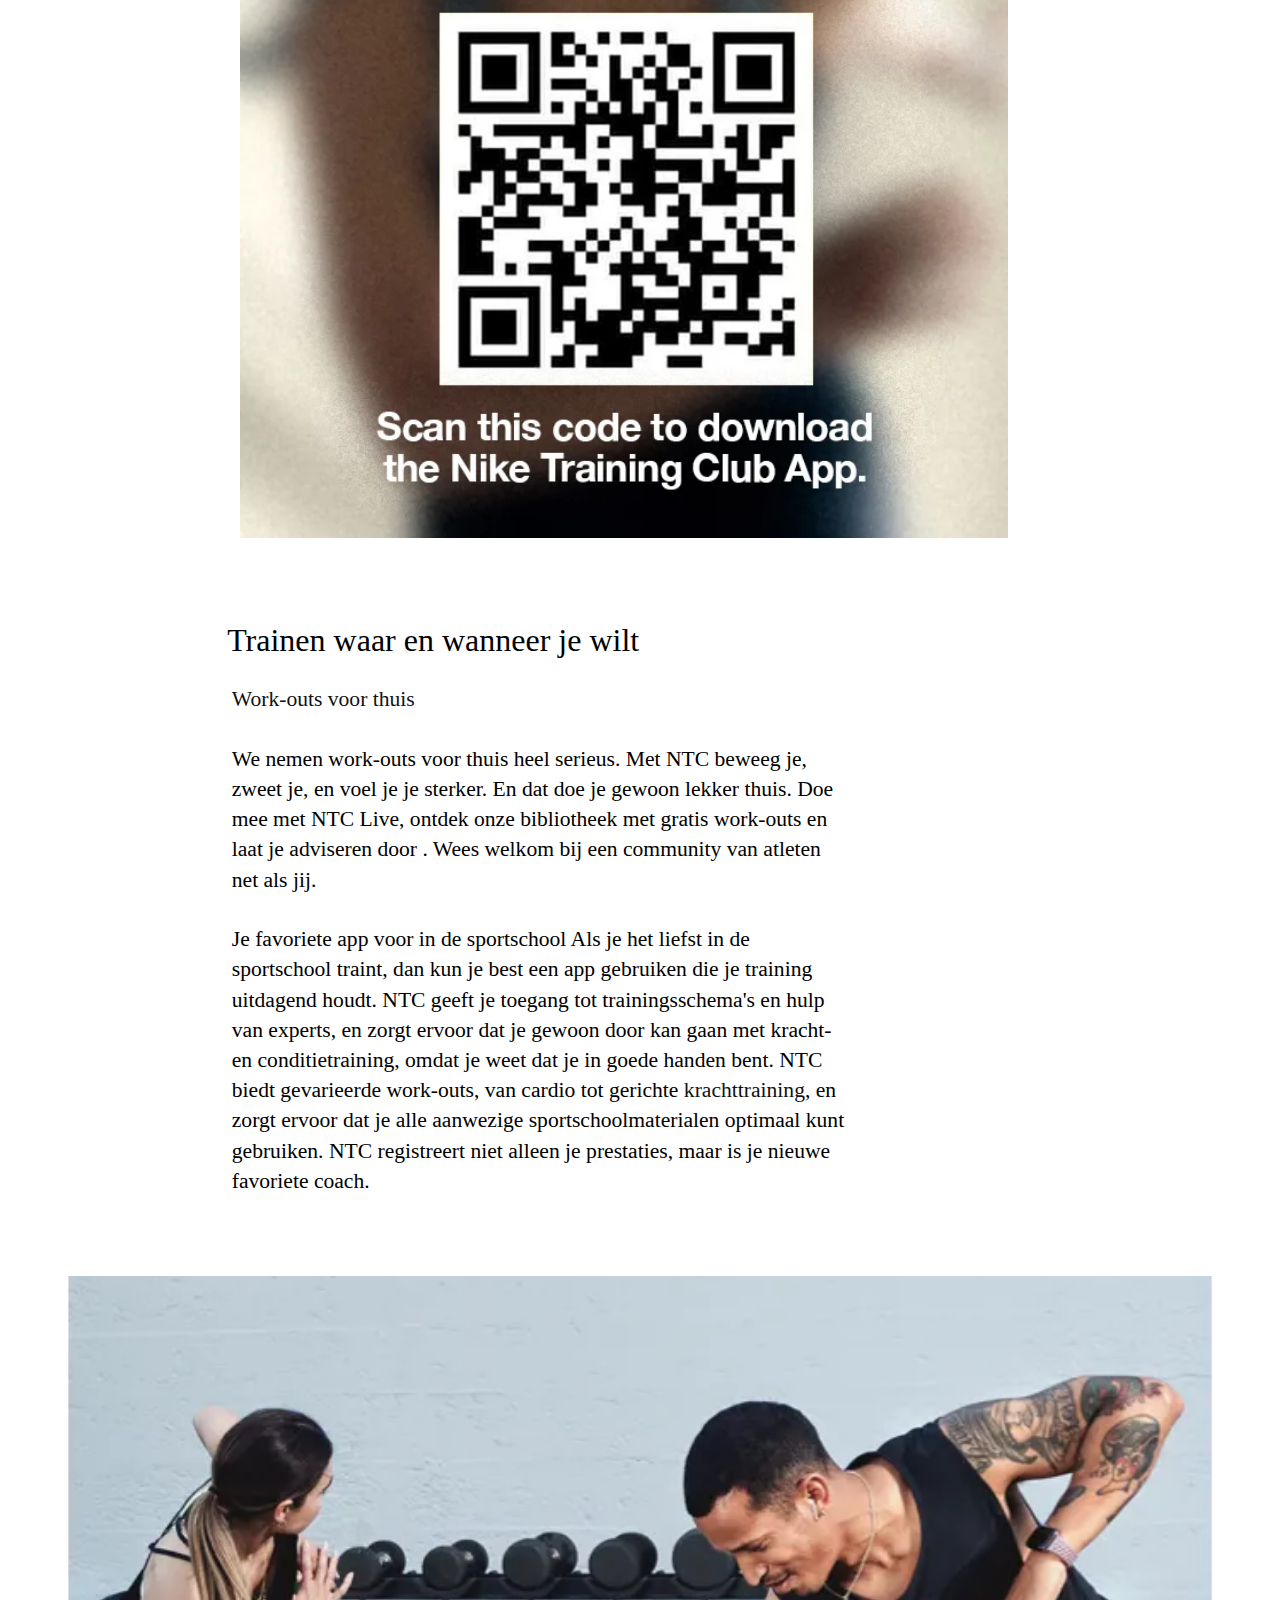
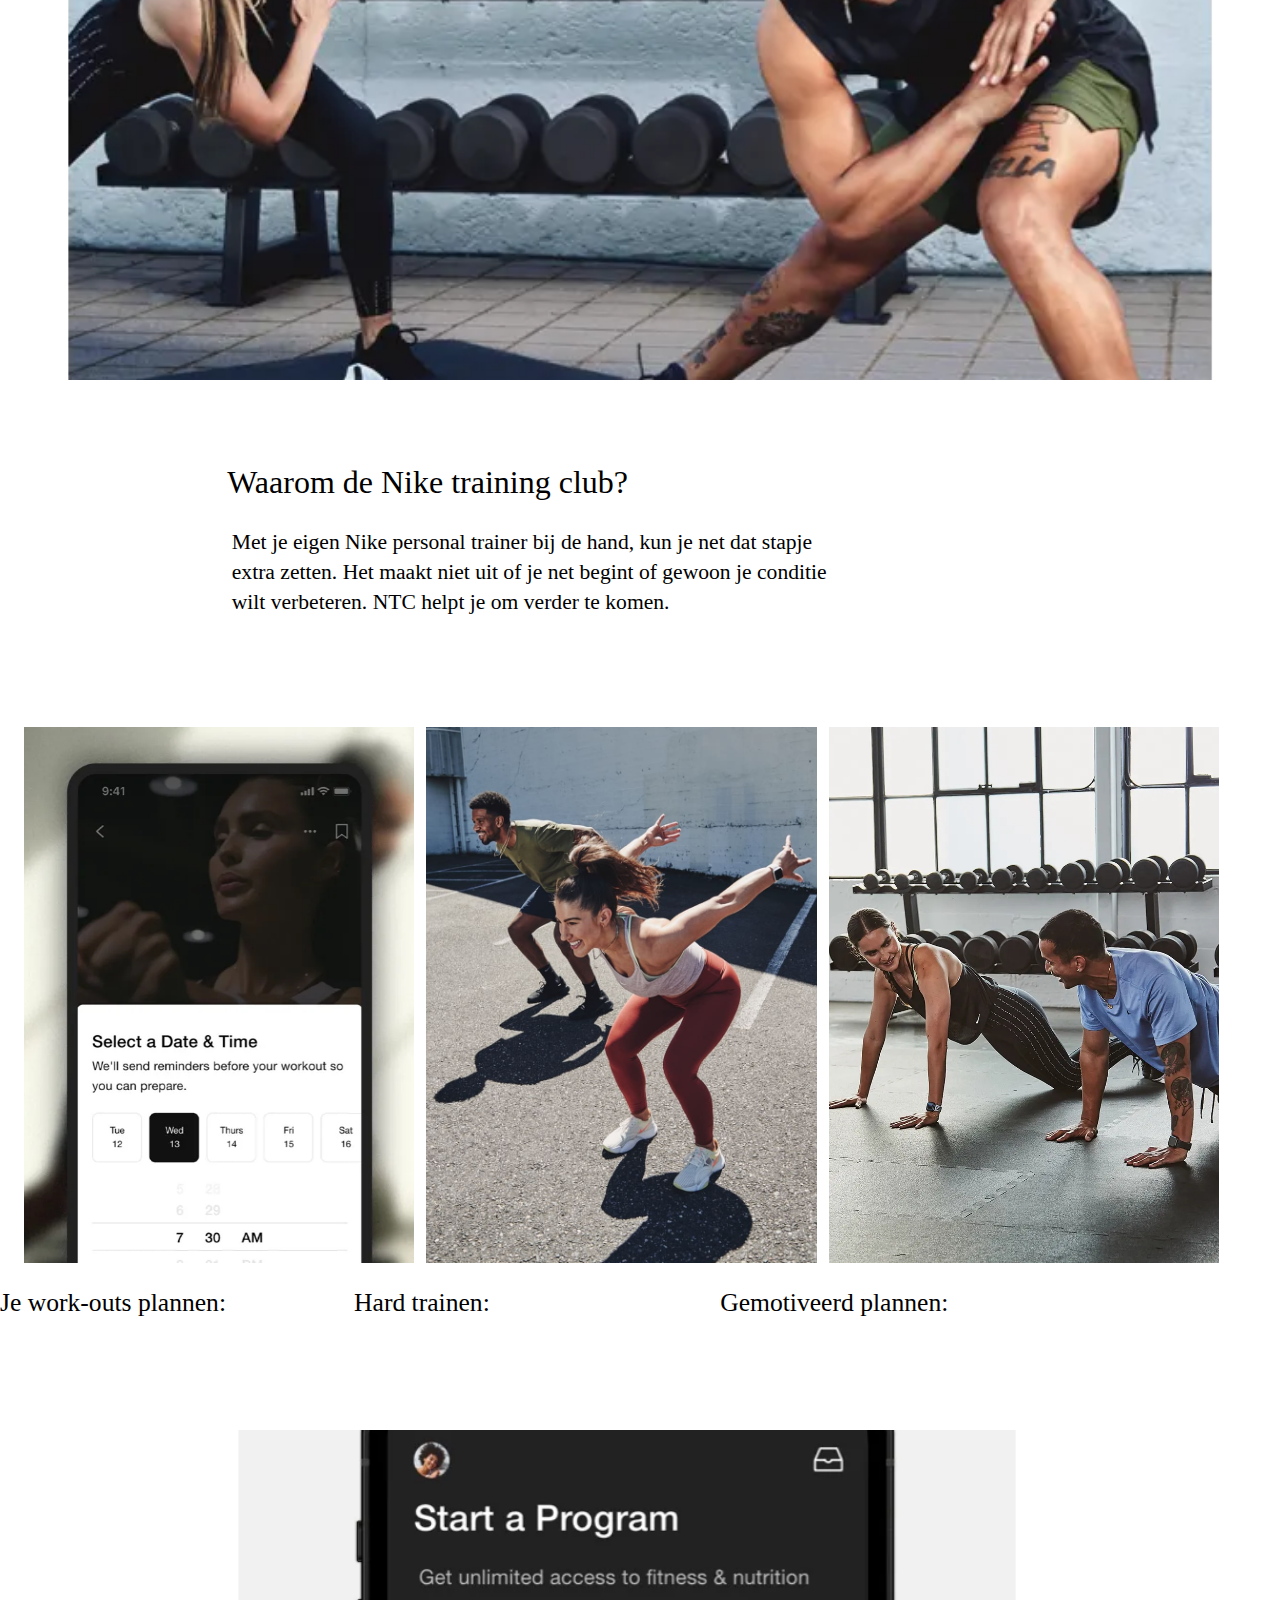
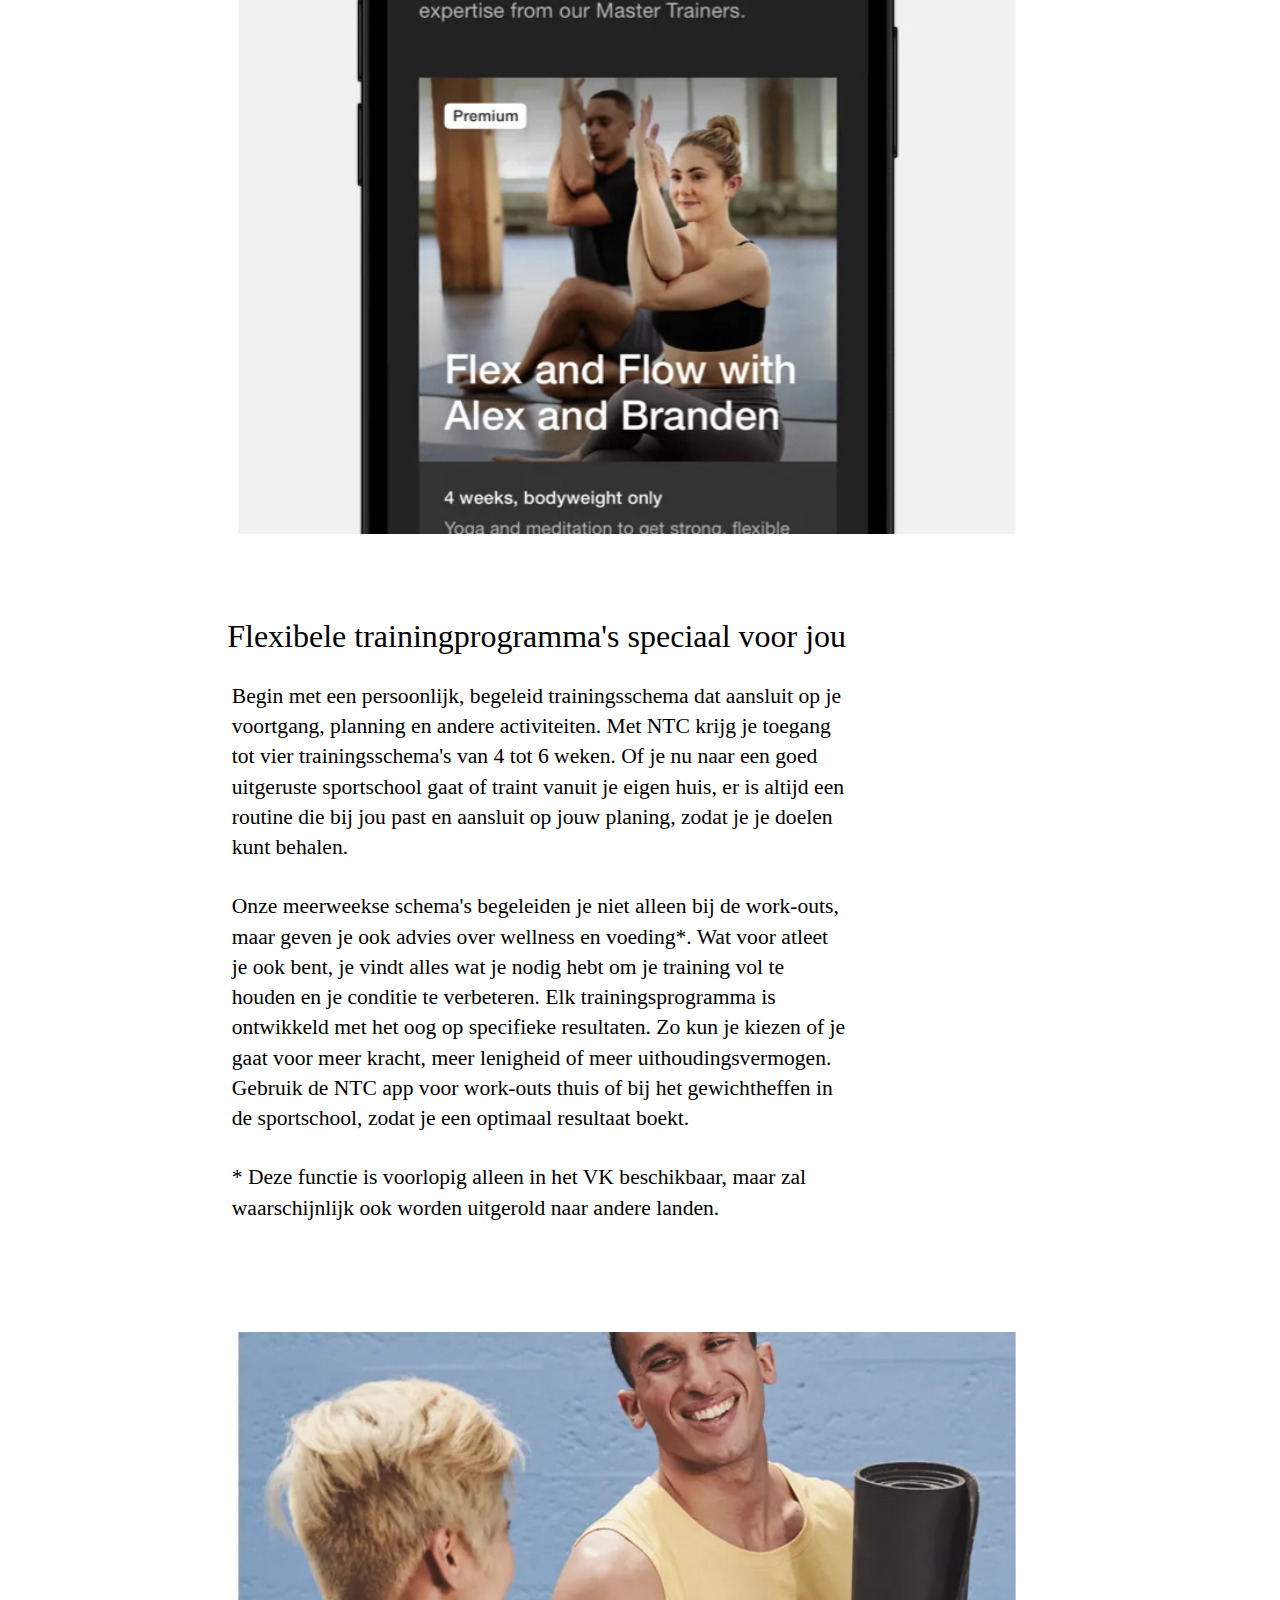
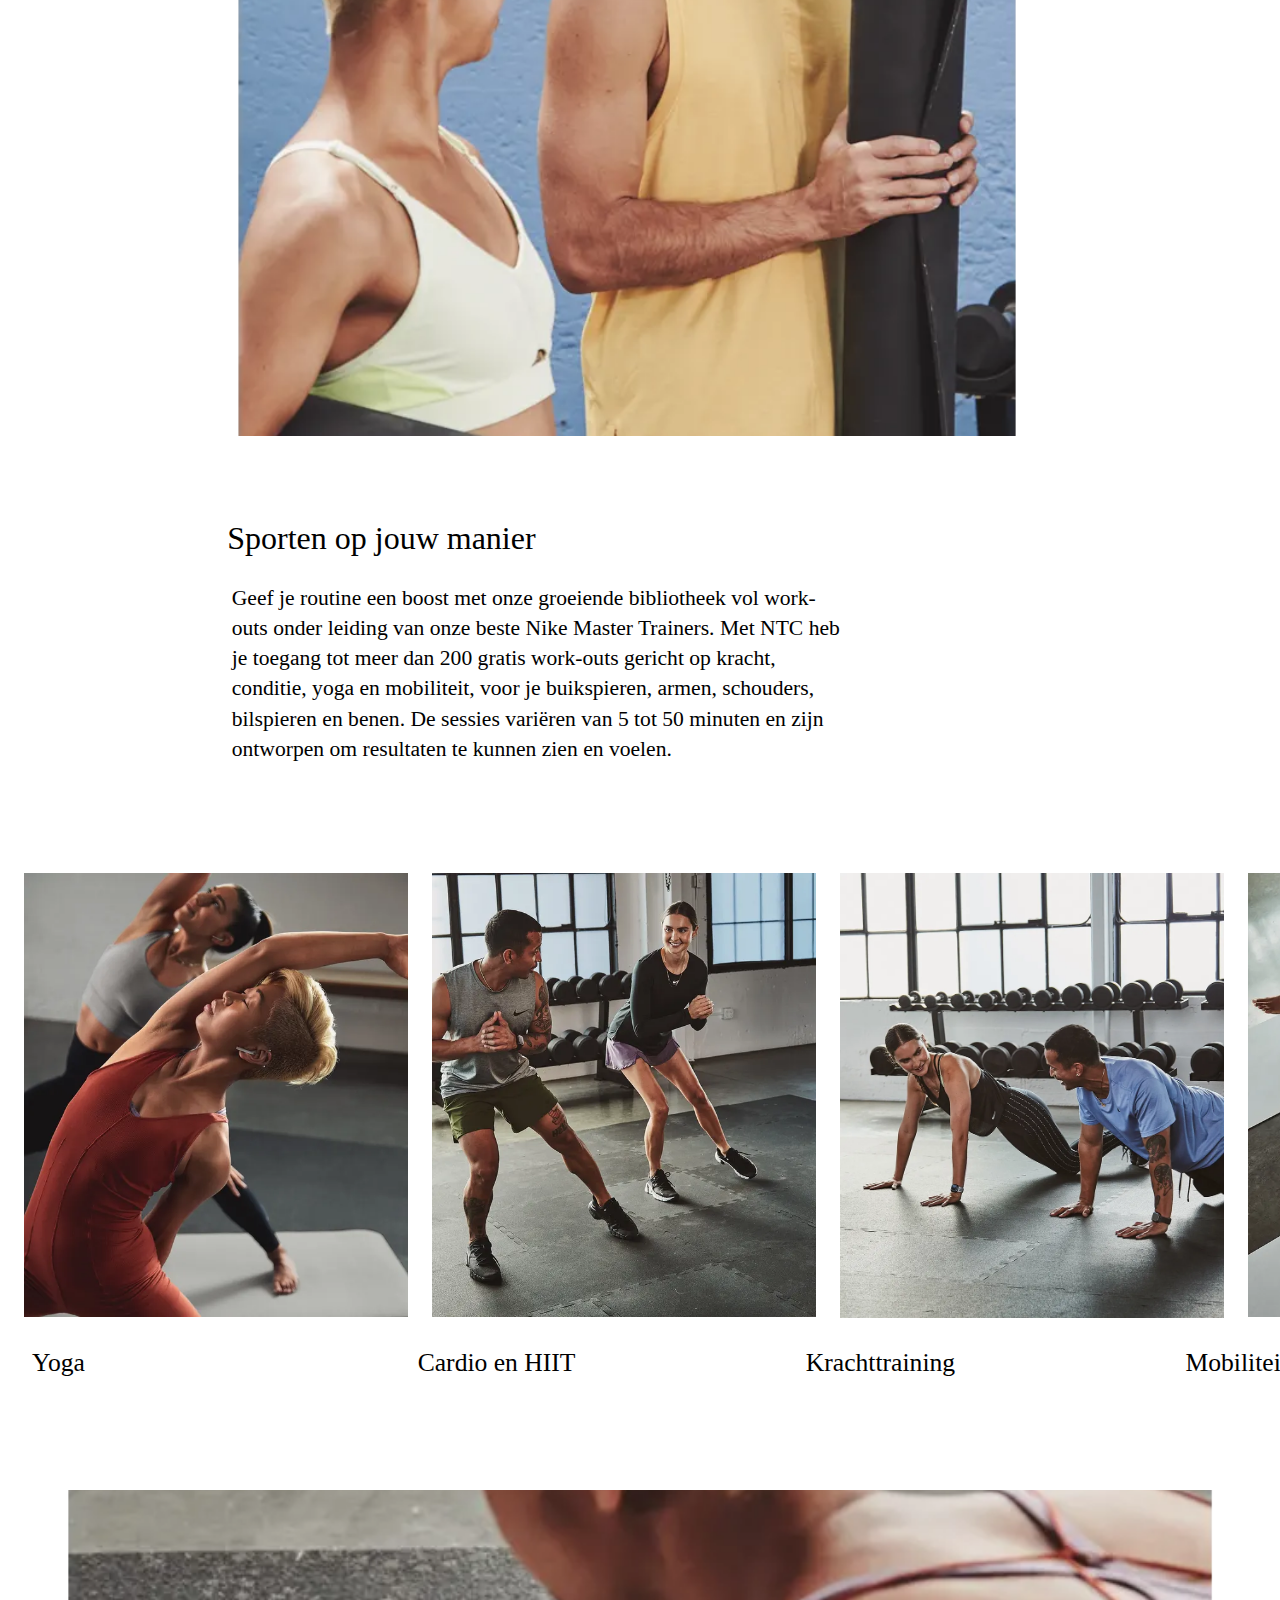
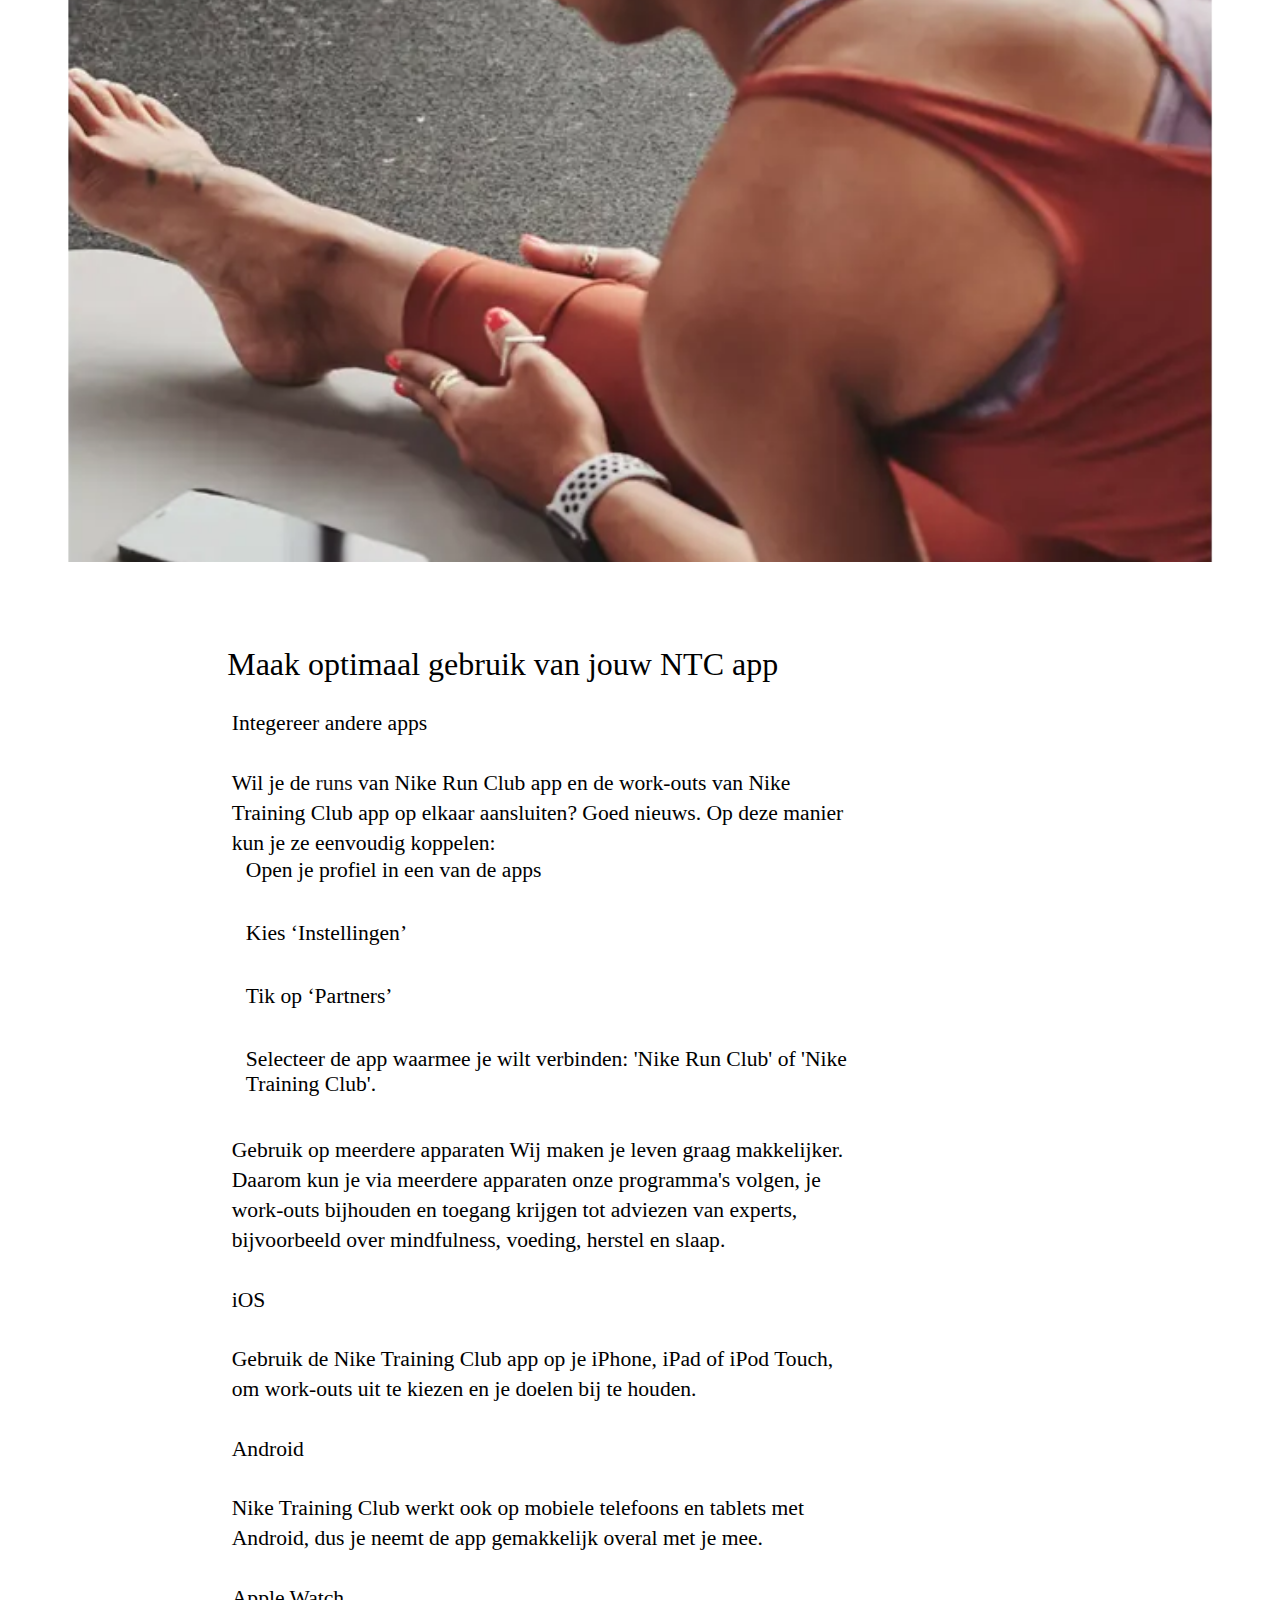
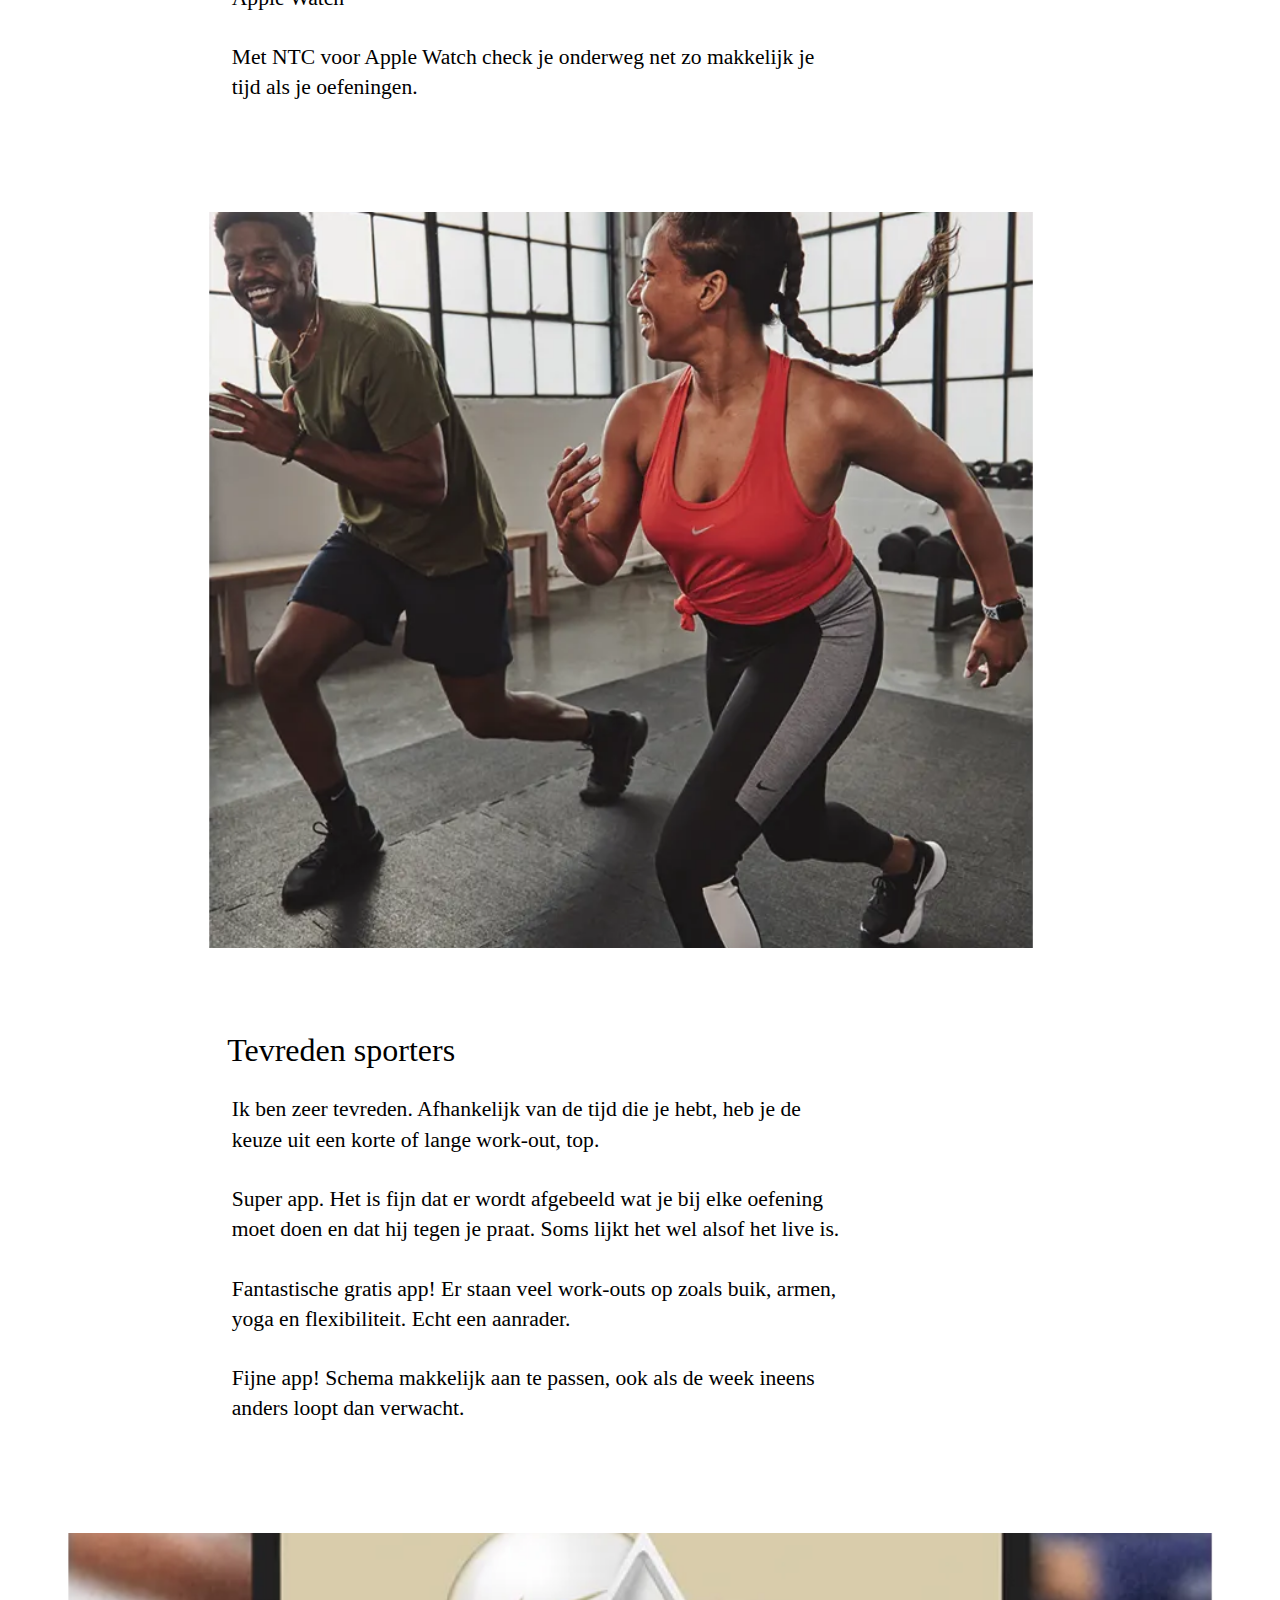
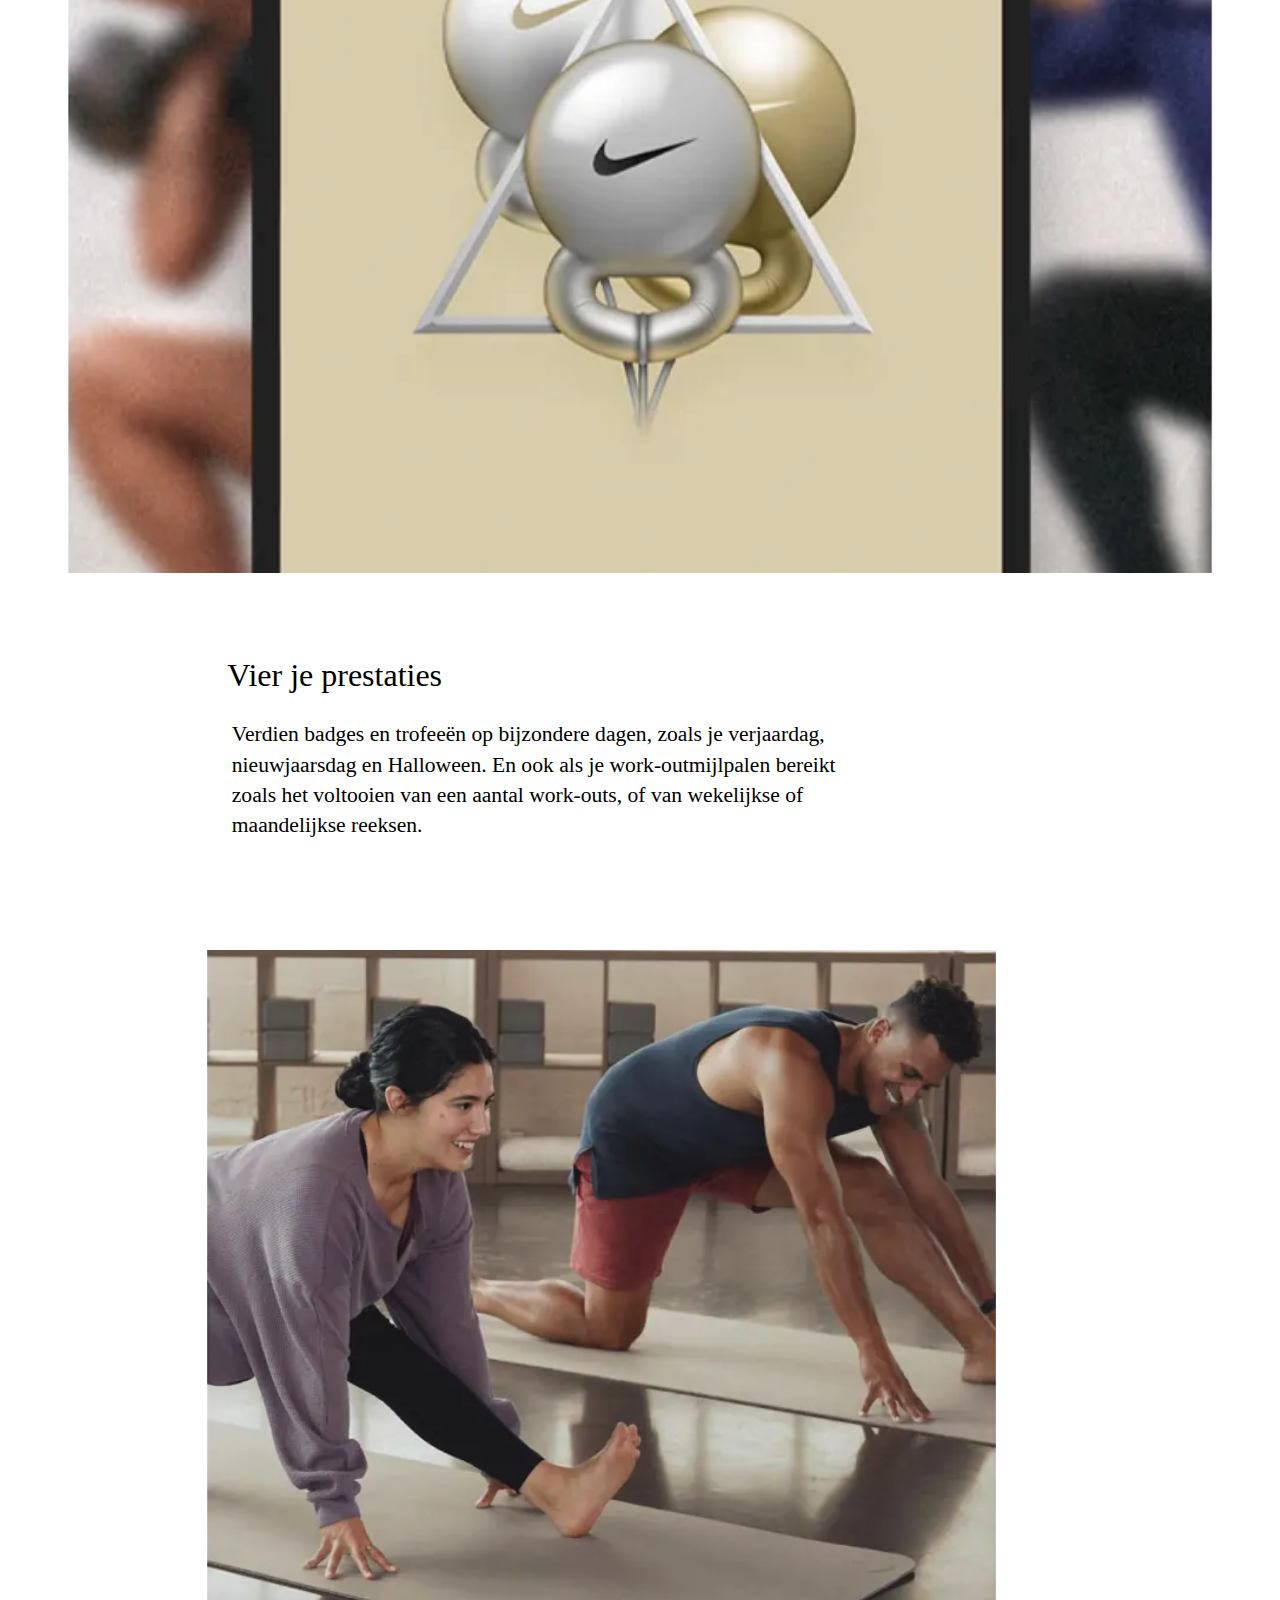
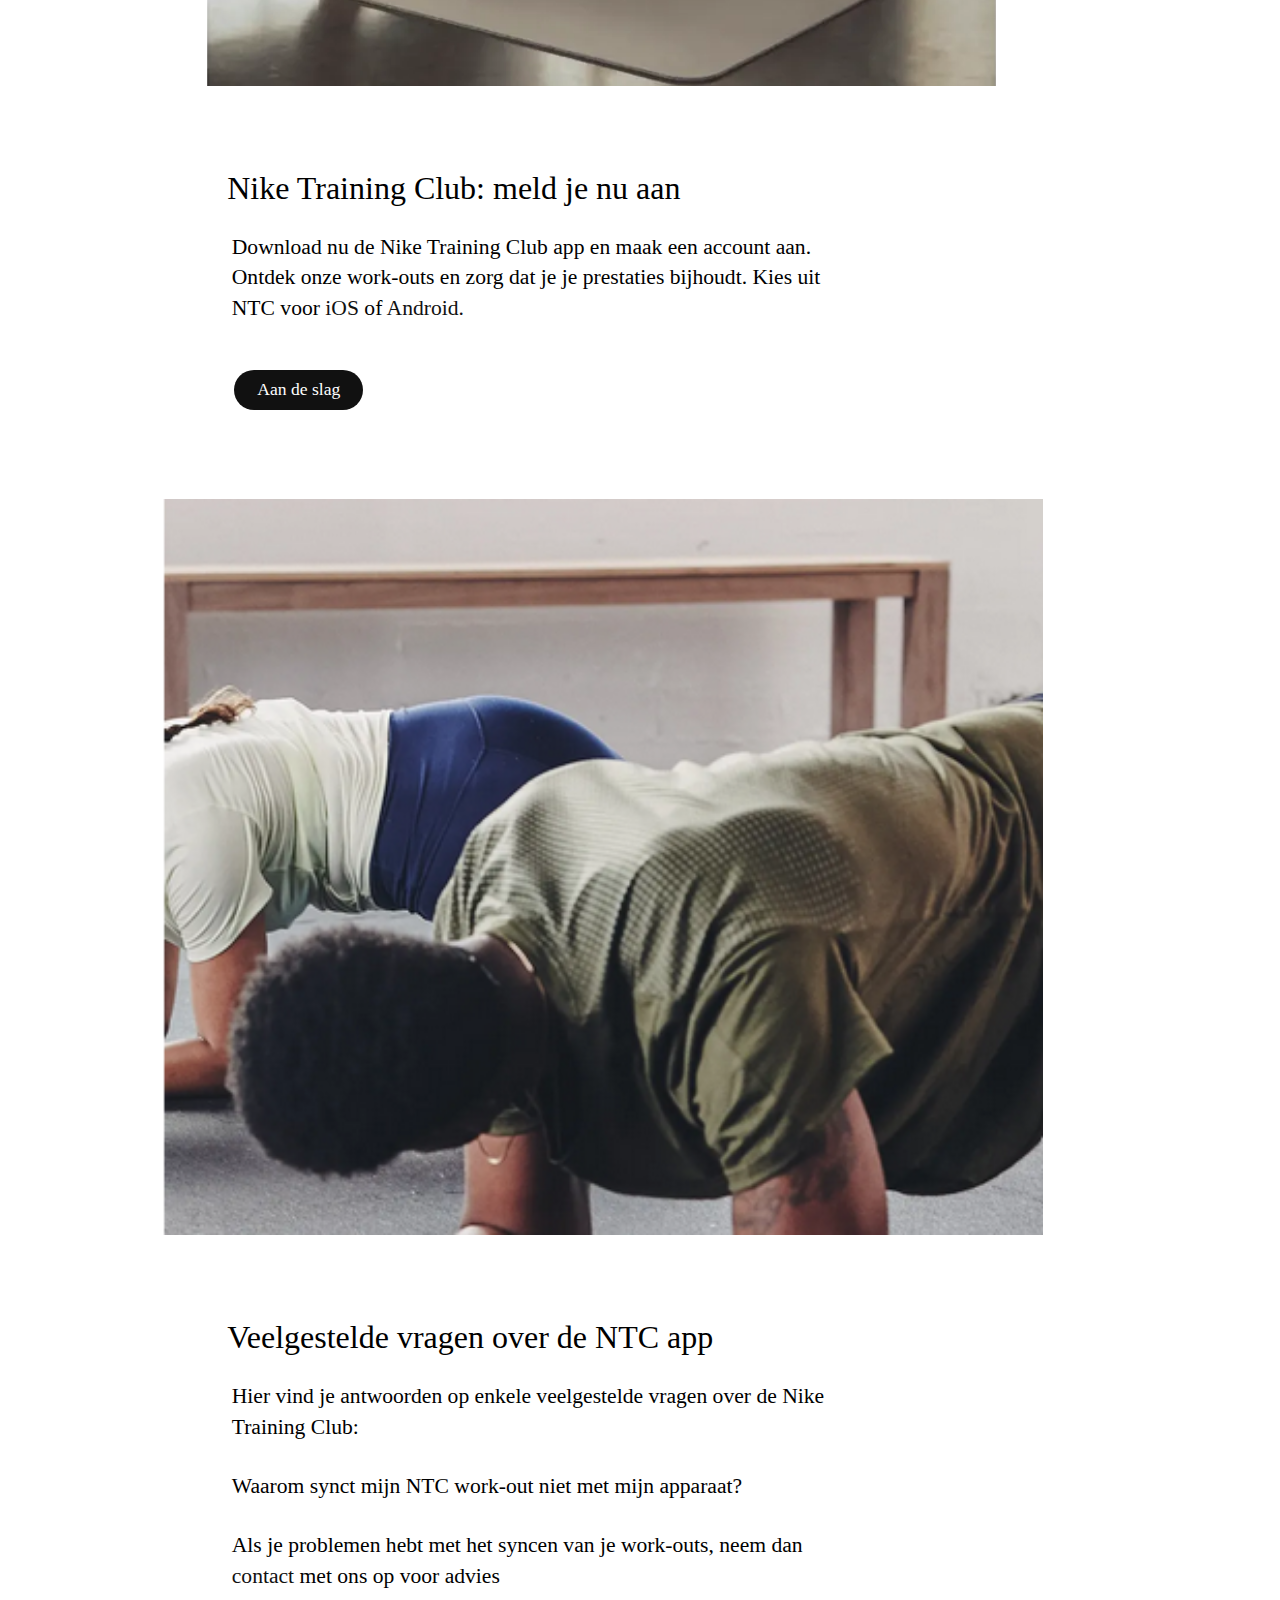
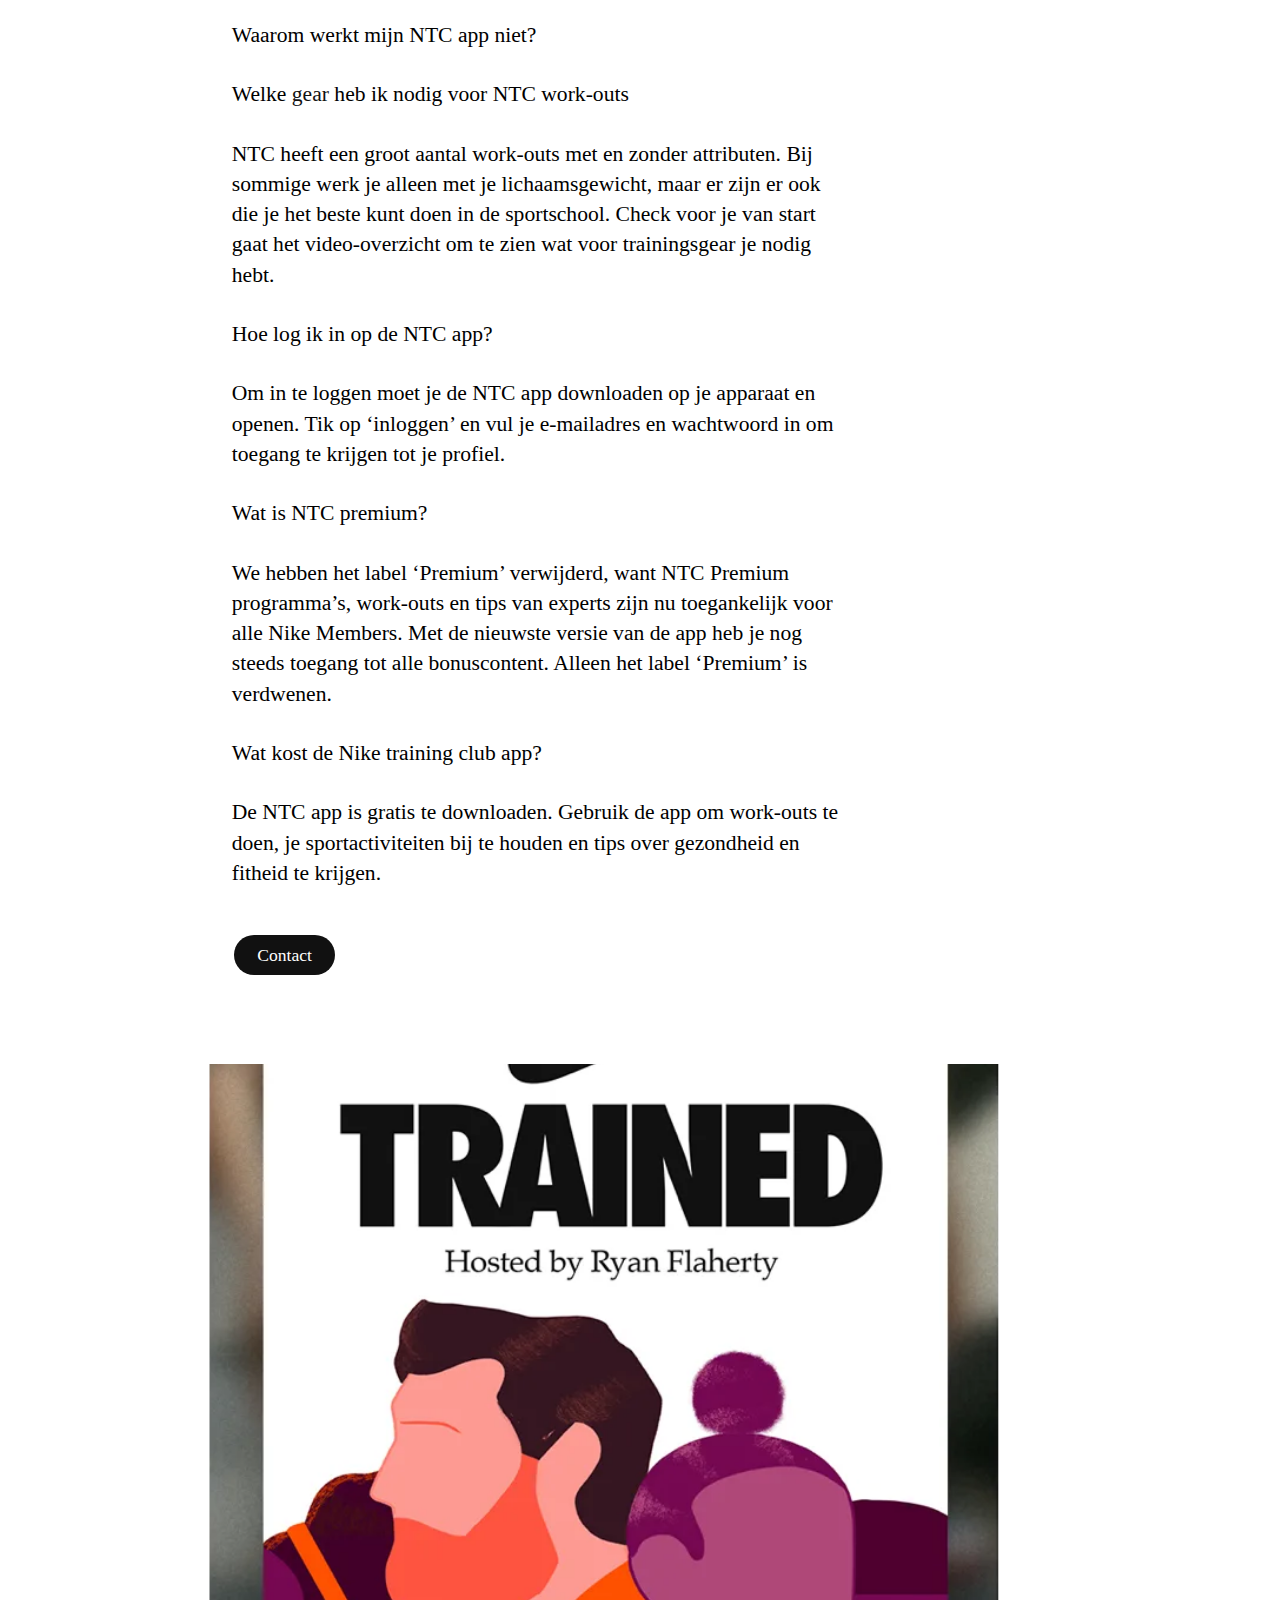
==== commit 593534be: "Add files via upload" ====
--- a/trainingclub.html
+++ b/trainingclub.html
@@ -6,7 +6,7 @@
 	<meta name="author" content="jouw naam">
 	<meta name="viewport" content="width=device-width, initial-scale=1">
 
-	<title>Howdy FED2324</title>
+	<title>fed interessant</title>
 
 	<link href="styles/style.css" rel="stylesheet">
 	<link rel="icon" type="image/svg+xml" href="images/favicon.svg">
@@ -15,6 +15,7 @@
 <body>
 	<header>
 		<nav>
+
 			<ul>
 				<li><img class="logo" src="images/logo.png" alt="logo"></li>
 				<li><img src="images/vergrootglas.png" alt="vergrootglas">
@@ -24,13 +25,14 @@
 				<li><img src="images/hamaburger.png" alt="menu"></li>
 			</ul>
 		</nav>
-		<section>
+		<section aria-label="Beschrijving van de sectie">
 			<p>Studentenkorting</p>
-			<p>10% Studentenkorting. Ontdek</p>
+			<p>10% Studentenkorting. <a href="#">Ontdek</a></p>
 		</section>
 	</header>
+
 	<main class="pagina2">
-		<img src="images/p2banner.webp" alt="samenyogafoto">
+		<img src="images/p2banner.webp" alt="Banner">
 
 		<article>
 			<h1>Nike Training Club</h1>
@@ -77,14 +79,15 @@
 				houdt. NTC geeft je toegang tot trainingsschema's en hulp van experts, en zorgt ervoor dat je gewoon
 				door kan gaan met kracht- en conditietraining, omdat je weet dat je in goede handen bent.
 				NTC biedt
-				gevarieerde work-outs, van cardio tot gerichte <a>krachttraining</a>, en zorgt ervoor dat je alle aanwezige
+				gevarieerde work-outs, van cardio tot gerichte <a>krachttraining</a>, en zorgt ervoor dat je alle
+				aanwezige
 				sportschoolmaterialen optimaal kunt gebruiken. NTC registreert niet alleen je prestaties, maar is je
 				nieuwe favoriete coach.
 			</p>
 
 		</article>
 
-		<img src="images/p2afbeelding3.webp" alt="rekkenfoto">
+		<img src="images/p2afbeelding3.webp" alt="Warming-up">
 
 		<article>
 			<h1>Waarom de Nike training club?</h1>
@@ -92,7 +95,7 @@
 				je net begint of gewoon je conditie wilt verbeteren. NTC helpt je om verder te komen.</p>
 		</article>
 
-		<section>
+		<section aria-label="De Nike app">
 			<img src="images/p21van3.webp" alt="work-outplannen">
 			<img src="images/p22van3.webp" alt="trainen">
 			<img src="images/p23van3.webp" alt="motivatie">
@@ -104,9 +107,9 @@
 			<h2>Gemotiveerd plannen:</h2>
 		</section>
 
-		<section>
+		<section aria-label="Uitleg Nike app">
 			<p>Stel jouw ideale trainingsschema samen</p>
-			<p>Verbeter kracht en <br> conditie met  work-out- video's</p>
+			<p>Verbeter kracht en <br> conditie met work-out- video's</p>
 			<p>Houd je voortgang bij en vier <br> je successen</p>
 		</section>
 
@@ -146,11 +149,11 @@
 				en voelen.</p>
 		</article>
 
-		<section>
-			<img src="images/p221van3.webp" alt="yogaoefening">
-			<img src="images/p222van3.webp" alt="cardio">
-			<img src="images/p23van3.webp"  alt="krachttraining">
-			<img src="images/p234van3.webp" alt="mobiliteit">
+		<section aria-label="Foto's van yoga">
+			<a href="#"><img src="images/p221van3.webp" alt="yogaoefening"></a>
+			<a href="#"><img src="images/p222van3.webp" alt="cardio"></a>
+			<a href="#"><img src="images/p23van3.webp" alt="krachttraining"></a>
+			<a href="#"><img src="images/p234van3.webp" alt="mobiliteit"></a>
 		</section>
 
 		<section>
@@ -160,7 +163,7 @@
 			<h2>Mobiliteit</h2>
 		</section>
 
-		<section>
+		<section aria-label="Voordelen van de Nike app">
 			<p>Verbeter lenigheid en <br> kracht met onze yoga- <br> flows.</p>
 			<p>Boost je conditie met HIIT <br> en cardio.</p>
 			<p>Wordt sterker met gerichte <br> krachttrainingen</p>
@@ -172,7 +175,8 @@
 		<article>
 			<h1>Maak optimaal gebruik van jouw NTC app</h1>
 			<p>Integereer andere apps</p>
-			<p>Wil je de <a>runs</a> van Nike Run Club app en de work-outs van Nike Training Club app op elkaar aansluiten?
+			<p>Wil je de <a>runs</a> van Nike Run Club app en de work-outs van Nike Training Club app op elkaar
+				aansluiten?
 				Goed nieuws. Op deze manier kun je ze eenvoudig koppelen:</p>
 			<ul>
 				<li>Open je profiel in een van de apps</li>
@@ -198,7 +202,7 @@
 
 		<img src="images/p2afbeelding7.webp" alt="bewegen">
 
-	
+
 		<article>
 			<h1>Tevreden sporters</h1>
 			<p>Ik ben zeer tevreden. Afhankelijk van de tijd die je hebt, heb je de keuze uit een korte of lange
@@ -228,7 +232,7 @@
 			<button>Aan de slag</button>
 		</article>
 
-		<img src="images/p2afbeelding.png" alt="yogasamen">
+		<img src="images/p2afbeelding.png" alt="yogafoto">
 
 		<article>
 			<h1>Veelgestelde vragen over de NTC app</h1>
@@ -264,82 +268,78 @@
 			<button>Luister nu</button>
 		</article>
 
-			<h2>Probeer ook onze andere apps</h2>
-
-			<section>
-				<img src="images/p21van32.webp" alt="Nikeapp">
-				<img src="images/p22van32.webp"alt= "nikerunclub">
-				<img src="images/p23van32.webp" alt="SNKRS">
-			</section>
-
-			<section>
-				<h2>Nike app</h2>
-				<h2>Nike Run Club</h2>
-				<h2>SNKRS</h2>
-			</section>
-
-			<section>
-				<p>Alles wat je nodig hebt <br> Het beste uit jezelf te <br> halen.</p>
-				<p>Motiveert je om vaker en<br> beter te hardlopen.</p>
-				<p>Jouw ultieme <br> sneakersource.</p>
-			</section>
-
-			<section class="onderaan">
-				<p>Trainingsschoenen</p>
-				<p>Kleding</p>
-				<p>Uitgelicht</p>
-				<p>Trending</p>
-			</section>
-
-			
+		<h2>Probeer ook onze andere apps</h2>
+
+		<section aria-label="Foto's over de Nike app">
+			<a href="#"><img src="images/p21van32.webp" alt="Nikeapp"></a>
+			<a href="#"><img src="images/p22van32.webp" alt="nikerunclub"></a>
+			<a href="#"><img src="images/p23van32.webp" alt="SNKRS"></a>
+		</section>
+
+		<section>
+			<h2>Nike app</h2>
+			<h2>Nike Run Club</h2>
+			<h2>SNKRS</h2>
+		</section>
+
+		<section aria-label="Voordelen van de Nike app">
+			<p>Alles wat je nodig hebt <br> Het beste uit jezelf te <br> halen.</p>
+			<p>Motiveert je om vaker en<br> beter te hardlopen.</p>
+			<p>Jouw ultieme <br> sneakersource.</p>
+		</section>
+
+		<section aria-label="Links naar soorten kleding" class="onderaan">
+				<p><a href="#">Trainingsschoenen</a></p>
+				<p><a href="#">Kleding</a></p>
+				<p><a href="#">Uitgelicht</a></p>
+				<p><a href="#">Trending</a></p>
+		</section>
+
+
 	</main>
-
-			<footer>
-				<section>
-					<p>Cadeaubonnen</p>
-					<p>Zoek een store</p>
-					<p>Nike journal</p>
-					<p>Word member</p>
-					<p>Studentenkorting</p>
-					<p>Feedback</p>
-					<p>Promotiecodes</p>
-				</section>
 	
-				<section>
-					<p>help</p>
-					<p>over nike</p>
-					<p>join us</p>
-				</section>
-	
-				<section>
-					<img src="images/twittericon.png" alt="twitter">
-					<img src="images/facebookicon.png" alt="facebook">
-					<img src="images/youtubeicon.png" alt="youtube">
-					<img src="images/instaicon.png" alt="instagram">
-				</section>
-	
-				<section>
-					<img src="images/locatieicon.png" alt="locatieicon">
-					<p>Nederland</p>
-				</section>
-	
-				<section>
-				  <p>@ 2023 Nike, inc. Alle rechten voorbehouden</p>
-				  <p>Handleidingen</p>
-				  <p>Algemene voorwaarden</p>
-				  <p> Bedrijfsgegevens</p>
-				  <p>Privacy- en cookiebeleid</p>
-				  <p>cookie-instellingen</p>
-				</section>
-	
-				
-	
-			</footer>
-
-
-	
-
-	
+	<footer>
+		<section aria-label="categorieen">
+			<p><a href="#">Cadeaubonnen</a></p>
+			<p><a href="#">Zoek een store</a></p>
+			<p><a href="#">Nike journal</a></p>
+			<p><a href="#">Word member</a></p>
+			<p><a href="#">Studentenkorting</a></p>
+			<p><a href="#">Feedback</a></p>
+			<p><a href="#">Promotiecodes</a></p>
+		</section>
+
+		<section aria-label="categorieen">
+			<p><a href="#">help</a></p>
+			<p><a href="#">over nike</a></p>
+			<p><a href="#">join us</a></p>
+		</section>
+
+		<section aria-label="Social media">
+			<a href="#"><img src="images/twittericon.png" alt="twitter"></a>
+			<a href="#"><img src="images/facebookicon.png" alt="facebook"></a>
+			<a href="#"><img src="images/youtubeicon.png" alt="youtube"></a>
+			<a href="#"><img src="images/instaicon.png" alt="insta"></a>
+		</section>
+
+		<section aria-label="Locatie">
+			<img src="images/locatieicon.png" alt="locatie">
+			<p>Nederland</p>
+		</section>
+
+		<section aria-label="categorieen">
+			<p><a href="#">@ 2023 Nike, inc. Alle rechten voorbehouden</a></p>
+			<p><a href="#">Handleidingen</a></p>
+			<p><a href="#">Algemene voorwaarden</a></p>
+			<p><a href="#">Bedrijfsgegevens</a></p>
+			<p><a href="#">Privacy- en cookiebeleid</a></p>
+			<p><a href="#">cookie-instellingen</a></p>
+		</section>
+
+	</footer>
+
+
+
 
 	<script defer src="scripts/script.js"></script>
 </body>--- a/styles/style.css
+++ b/styles/style.css
@@ -47,6 +47,7 @@
 	width: 1.45em;
 	margin-left: 1em;
 	margin-right: 8em;
+
 }
 
 header section {
@@ -74,17 +75,18 @@
 main .fotogroot {
 	width: 100%;
 	margin-bottom: var(--vaste-margin);
+	
 }
 
 main section h1 {
 	padding-top: 1em;
 	padding-bottom: 0.5em;
-    text-align: center;
-	
+	text-align: center;
+
 	font-size: 3em;
 	text-transform: uppercase;
 	font-weight: 1000;
-    
+
 }
 
 main ul li {
@@ -161,9 +163,10 @@
 	font-size: 1.1em;
 }
 
-main div  {
+main div {
+	margin-top: 3em;
 	display: flex;
-    justify-content: center;
+	justify-content: center;
 }
 
 main ul img {
@@ -235,22 +238,23 @@
 }
 
 
-main section:nth-of-type(2),
+
+
+
 main section:nth-of-type(3),
 main section:nth-of-type(4),
 main section:nth-of-type(5),
 main section:nth-of-type(6),
 main section:nth-of-type(7),
-main section:nth-of-type(8),
-main section:nth-of-type(9) {
+main section:nth-of-type(8) {
 	display: flex;
 	margin-left: 2em;
-	
-}
-
-
-
-main section:nth-of-type(10) {
+
+}
+
+
+
+main section:nth-of-type(10), main section:nth-of-type(11) {
 	display: flex;
 	margin-left: 1em;
 	padding-bottom: 3em;
@@ -386,12 +390,17 @@
 	margin-right: 13em;
 }
 
+ main section:nth-of-type(6), main section:nth-of-type(9) {
+	display: none;
+}
+
 .verticaal li {
 	flex-direction: column;
 }
 
 .verticaal li img {
 	width: 88vw;
+	max-width: 40em;
 }
 
 .verticaal li img:nth-child(2) {
@@ -537,7 +546,7 @@
 	margin-bottom: var(--margin-onder-afbeelding);
 }
 
-.pagina2 section:nth-of-type(1) {
+.pagina2 section:nth-of-type(1), .pagina2 section:nth-of-type(2) {
 	display: flex;
 }
 
@@ -706,7 +715,9 @@
 }
 
 a {
-	text-decoration: solid underline black 0.11em;
+	text-decoration: none;
+	color: #111;
+	
 
 }
 
@@ -821,6 +832,7 @@
 		width: 29%;
 		height: 33.5em;
 	}
+
 	.pagina2 section h2 {
 		margin-right: 0em;
 	}
@@ -829,7 +841,8 @@
 		white-space: normal;
 	}
 
-	.pagina2 section:nth-of-type(3), .pagina2 section:nth-of-type(6)  {
+	.pagina2 section:nth-of-type(3),
+	.pagina2 section:nth-of-type(6) {
 		display: none;
 	}
 
@@ -856,7 +869,7 @@
 		height: 60%;
 		width: 69%;
 		margin-left: 6em;
-		
+
 	}
 
 	.pagina2 img:nth-of-type(6),
@@ -870,32 +883,34 @@
 	}
 
 	footer section:nth-of-type(2) {
-        display: flex;
+		display: flex;
 		padding-top: 0em;
 	}
 
 	.pagina2 section:nth-of-type(10) {
-	    flex-direction: row;
+		flex-direction: row;
 		justify-content: center;
 	}
 
-	.pagina2 section:nth-of-type(10) p{
-	    margin-right: 12%;
-	}
-	.pagina2 section:nth-of-type(10) p:nth-child(1){
-	    margin-left: 3%;
-	}
-	
+	.pagina2 section:nth-of-type(10) p {
+		margin-right: 12%;
+	}
+
+	.pagina2 section:nth-of-type(10) p:nth-child(1) {
+		margin-left: 3%;
+	}
+
 }
 
 @media (min-width: 845px) {
 	.pagina2 img {
 		height: 32em;
 	}
-    
+
 	.pagina2 article ul li {
 		font-size: 1.35em;
 	}
+
 	.pagina2 article ul li:nth-child(1) {
 		font-size: 1.35em;
 	}
@@ -922,7 +937,7 @@
 	}
 
 	.pagina2 section:nth-of-type(2) h2:nth-child(1) {
-		margin-right: 1em;
+		margin-right: 4em;
 	}
 
 	.pagina2 section:nth-of-type(2) h2:nth-child(2) {
@@ -960,14 +975,14 @@
 	.pagina2 section:nth-of-type(5) h2:nth-child(3) {
 		margin-right: 17.5em;
 	}
-    
+
 	.pagina2 img:nth-of-type(6) {
-	    height: 32em;
+		height: 32em;
 		width: 100%;
 		margin-left: 0em;
 	}
 
-	
+
 	.pagina2 img:nth-of-type(7),
 	.pagina2 img:nth-of-type(9),
 	.pagina2 img:nth-of-type(10),
@@ -976,7 +991,7 @@
 		width: 70vw;
 		margin-left: 0em;
 	}
-    
+
 	.pagina2 img:nth-of-type(9),
 	.pagina2 img:nth-of-type(10),
 	.pagina2 img:nth-of-type(11) {
@@ -991,19 +1006,19 @@
 	.pagina2 section:nth-of-type(8) h2:nth-child(1) {
 		margin-right: 7em;
 	}
-	
+
 	.pagina2 section:nth-of-type(8) h2:nth-child(2) {
 		margin-right: 5em;
 	}
-	
+
 	.pagina2 section:nth-of-type(9) p {
 		white-space: nowrap;
 	}
-	
+
 	.pagina2 section:nth-of-type(9) p:nth-child(1) {
 		margin-right: 2.5em;
 	}
-	
+
 	.pagina2 section:nth-of-type(9) p:nth-child(2) {
 		margin-right: 2em;
 	}
@@ -1079,9 +1094,9 @@
 	.pagina2 section:nth-of-type(5) h2:nth-child(3) {
 		margin-right: 6em;
 	}
-    
+
 	.pagina2 img:nth-of-type(6) {
-	    height: 32em;
+		height: 32em;
 		width: 100%;
 		margin-left: 0em;
 	}
@@ -1090,25 +1105,26 @@
 		height: 46em;
 		width: 72%;
 		margin-left: 8em;
-	 }
-
-	 .pagina2 img:nth-of-type(9),
+	}
+
+	.pagina2 img:nth-of-type(9),
 	.pagina2 img:nth-of-type(10),
 	.pagina2 img:nth-of-type(11) {
 		height: 46em;
 		width: 69%;
 		margin-left: 9em;
-	 }
-
-	 .pagina2 img:nth-of-type(8) {
+	}
+
+	.pagina2 img:nth-of-type(8) {
 		height: 40em;
 		width: 100%;
 		margin-left: 0em;
 	}
 
-	.pagina2 section:nth-of-type(7), .pagina2 section:nth-of-type(8),
-	.pagina2 section:nth-of-type(9)  {
-	   justify-content: center;
+	.pagina2 section:nth-of-type(7),
+	.pagina2 section:nth-of-type(8),
+	.pagina2 section:nth-of-type(9) {
+		justify-content: center;
 	}
 
 	.pagina2 section:nth-of-type(8),
@@ -1180,9 +1196,9 @@
 	.pagina2 section:nth-of-type(5) h2:nth-child(3) {
 		margin-right: 9em;
 	}
-    
+
 	.pagina2 img:nth-of-type(6) {
-	    height: 42em;
+		height: 42em;
 		width: 100%;
 		margin-left: 0em;
 	}
@@ -1191,27 +1207,28 @@
 		height: 46em;
 		width: 72%;
 		margin-left: 10em;
-	 }
-
-	 .pagina2 img:nth-of-type(9),
+	}
+
+	.pagina2 img:nth-of-type(9),
 	.pagina2 img:nth-of-type(10),
 	.pagina2 img:nth-of-type(11) {
 		height: 46em;
 		width: 69%;
 		margin-left: 10em;
-	 }
-
-	 .pagina2 img:nth-of-type(8) {
+	}
+
+	.pagina2 img:nth-of-type(8) {
 		height: 40em;
 		width: 100%;
 		margin-left: 0em;
 	}
 
-	.pagina2 section:nth-of-type(7), .pagina2 section:nth-of-type(8),
-	.pagina2 section:nth-of-type(9)  {
-	   margin-left: 3.25em;
-	}
-    
+	.pagina2 section:nth-of-type(7),
+	.pagina2 section:nth-of-type(8),
+	.pagina2 section:nth-of-type(9) {
+		margin-left: 3.25em;
+	}
+
 	.pagina2 section:nth-of-type(7) img {
 		height: 33em;
 		width: 23em;
@@ -1220,19 +1237,19 @@
 	.pagina2 section:nth-of-type(8) h2:nth-child(1) {
 		margin-right: 11em;
 	}
-	
+
 	.pagina2 section:nth-of-type(8) h2:nth-child(2) {
 		margin-right: 8.5em;
 	}
-	
+
 	.pagina2 section:nth-of-type(9) p {
 		white-space: nowrap;
 	}
-	
+
 	.pagina2 section:nth-of-type(9) p:nth-child(1) {
 		margin-right: 7em;
 	}
-	
+
 	.pagina2 section:nth-of-type(9) p:nth-child(2) {
 		margin-right: 6em;
 	}
@@ -1306,9 +1323,9 @@
 	.pagina2 section:nth-of-type(5) h2:nth-child(3) {
 		margin-right: 11.5em;
 	}
-    
+
 	.pagina2 img:nth-of-type(6) {
-	    height: 42em;
+		height: 42em;
 		width: 100%;
 		margin-left: 0em;
 	}
@@ -1317,27 +1334,28 @@
 		height: 46em;
 		width: 72%;
 		margin-left: 10em;
-	 }
-
-	 .pagina2 img:nth-of-type(9),
+	}
+
+	.pagina2 img:nth-of-type(9),
 	.pagina2 img:nth-of-type(10),
 	.pagina2 img:nth-of-type(11) {
 		height: 46em;
 		width: 69%;
 		margin-left: 13em;
-	 }
-
-	 .pagina2 img:nth-of-type(8) {
+	}
+
+	.pagina2 img:nth-of-type(8) {
 		height: 40em;
 		width: 100%;
 		margin-left: 0em;
 	}
 
-	.pagina2 section:nth-of-type(7), .pagina2 section:nth-of-type(8),
-	.pagina2 section:nth-of-type(9)  {
-	   margin-left: 3.25em;
-	}
-    
+	.pagina2 section:nth-of-type(7),
+	.pagina2 section:nth-of-type(8),
+	.pagina2 section:nth-of-type(9) {
+		margin-left: 3.25em;
+	}
+
 	.pagina2 section:nth-of-type(7) img {
 		height: 33em;
 		width: 28em;
@@ -1346,19 +1364,19 @@
 	.pagina2 section:nth-of-type(8) h2:nth-child(1) {
 		margin-right: 14em;
 	}
-	
+
 	.pagina2 section:nth-of-type(8) h2:nth-child(2) {
 		margin-right: 12em;
 	}
-	
+
 	.pagina2 section:nth-of-type(9) p {
 		white-space: nowrap;
 	}
-	
+
 	.pagina2 section:nth-of-type(9) p:nth-child(1) {
 		margin-right: 10.5em;
 	}
-	
+
 	.pagina2 section:nth-of-type(9) p:nth-child(2) {
 		margin-right: 10.2em;
 	}
@@ -1368,862 +1386,98 @@
 		font-size: 1.55em;
 	}
 }
-    
+
+
+
+.herkansingbutton {
+	display: flex;
+	justify-content: center;
+	margin-top: var(--margin-onder-afbeelding);
+	margin-bottom: var(--margin-onder-afbeelding);
+}
+
+.debutton {
+	padding: 1em 3em;
+	border-radius: 5em;
+	font-size: 1.2em;
+}
+
+.herkansingbutton button:hover {
+	font-weight: bold;
+	font-size: 1.2em;
+	background: linear-gradient(45deg, red, orange, yellow, green, blue, purple);
+	color: red;
+	padding: 1.5em 3em;
+}
+
+.herkansing {
+	margin-top: var(--margin-onder-afbeelding);
+	display: none;
+}
+
+/* Stel een flex-container in voor de lijstitems */
+.herkansing ul {
+	list-style: none;
+	display: flex;
+}
+
+.herkansing li {
+	flex: 1;
+	/* Elk item krijgt evenveel ruimte binnen de container */
+	flex-direction: column;
+	margin-right: 0.75em;
+	margin-left: 0;
+
+}
+
+/* Stijl voor de titels in de lijstitems */
+.herkansing li h3 {
+	margin-top: 1em;
+	margin-left: 0;
+	margin-right: 0;
+	font-size: 1.1em;
+}
+
+.herkansing li img {
+	width: 19em;
+}
+
+.preherkansing {
+	display: block;
+	
+}
+
+.hide {
+	display: none;
+}
+
+button:hover{
+	background-color: rgb(99, 99, 99);
+}
+
+footer a{
+color: #F5F5F5;
+}
+
 @media (min-width: 450px) {
-
-	main ul img {
-		width: 65vw;
-	}
-
-	main ul:nth-of-type(1) img, main ul:nth-of-type(5) img, main ul:nth-of-type(7) img {
-		width: 19em;
-	}
-    
-
-}
-
-@media (min-width: 525px) {
-	
-	main section:nth-of-type(3), main section:nth-of-type(4),
-	main section:nth-of-type(5) {
-		width: 30em;
-	} 
-   
-	main section h3:nth-child(9) {
-		margin-left: 4em;
-	
-	}
-	
-	main h4 {
-		margin-right: 7em;
-	}
-	
-	main h4:nth-child(1) {
-		margin-right: 22vw;
-	}
-	
-	main h4:nth-child(2) {
-		margin-right: 25vw;
-	}
-	
-	main h4:nth-child(4),
-	h4:nth-child(5),
-	h4:nth-child(6),
-	main h4:nth-child(8) {
-		margin-right: 45vw;
-	}
-	
-	main h4:nth-child(7) {
-		margin-right: 16em;
-	}
-	
-	main section:nth-of-type(6) h4:nth-child(1) {
-		margin-right: 11.2em;
-	}
-	
-	main section:nth-of-type(6) h4:nth-child(2) {
-		margin-right: 9em;
-	}
-	
-	main section:nth-of-type(6) h4:nth-child(3) {
-		margin-right: 13em;
-	}
-	
-	main section:nth-of-type(6) h4:nth-child(4) {
-		margin-right: 17.2em;
-	}
-	
-	main section:nth-of-type(6) h4:nth-child(5) {
-		margin-right: 10.2em;
-	}
-	
-	main section:nth-of-type(6) h4:nth-child(7) {
-		margin-right: 16.5em;
-	}
-	
-	main section:nth-of-type(4) p,
-	main section:nth-of-type(7) p {
-		margin-right: 16vw;
-		
-	}
-	
-	main section:nth-of-type(4) p:nth-child(2) {
-		margin-right: 4.8em
-	}
-	
-	main section:nth-of-type(4) p:nth-child(4) {
-		margin-right: 5em
-	}
-
-	main section:nth-of-type(4) p:nth-child(5) {
-		margin-right: 4.7em
-	}
-
-	main section:nth-of-type(4) p:nth-child(6) {
-		margin-right: 4.3em
-	}
-	
-	main section:nth-of-type(4) p:nth-child(7) {
-		margin-right: 11.5em
-	}
-
-	main section:nth-of-type(4) p:nth-child(8) {
-		margin-right: 5em;
-	}
-	
-	main section:nth-of-type(7) p:nth-child(2) {
-		margin-right: 10.3em;
-	}
-	
-	main section:nth-of-type(7) p:nth-child(3) {
-		margin-right: 10em;
-	}
-	
-	main section:nth-of-type(7) p:nth-child(4) {
-		margin-right: 7em;
-	}
-	
-	main section:nth-of-type(7) p:nth-child(5) {
-		margin-right: 11em;
-	}
-	
-	main section:nth-of-type(7) p:nth-child(6) {
-		margin-right: 11em;
-	}
-	
-	main section:nth-of-type(7) p:nth-child(7) {
-		margin-right: 10em;
-	}
-	
-	main section:nth-of-type(5) p,
-	main section:nth-of-type(8) p {
-		margin-right: 20em;
-	}
-	
-	main section:nth-of-type(5) p:nth-child(2),
-	main section:nth-of-type(5) p:nth-child(6) {
-		margin-right: 20em;
-	}
-	
-	
-	main section:nth-of-type(8) p:nth-child(1) {
-		margin-right: 21em;
-	}
-	
-	main section:nth-of-type(8) p:nth-child(2) {
-		margin-right: 20em;
-	}
-	
-	main section:nth-of-type(8) p:nth-child(3) {
-		margin-right: 20.75em;
-	}
-	
-	main section:nth-of-type(8) p:nth-child(4) {
-		margin-right: 21em;
-	}
-	
-	main section:nth-of-type(8) p:nth-child(5) {
-		margin-right: 19.5em;
-	}
-	
-	main section:nth-of-type(8) p:nth-child(6) {
-		margin-right: 21em;
-	}
-	
-}
-
-@media (min-width: 600px) {
-	
-	main section:nth-of-type(3), main section:nth-of-type(4),
-	main section:nth-of-type(5) {
-		width: 30em;
-	} 
-   
-	
-	main h4 {
-		margin-right: 10em;
-	}
-	
-	main h4:nth-child(1) {
-		margin-right: 28vw;
-	}
-	
-	main h4:nth-child(2) {
-		margin-right: 31vw;
-	}
-	
-	main h4:nth-child(4),
-	h4:nth-child(5),
-	h4:nth-child(6),
-	main h4:nth-child(8) {
-		margin-right: 50vw;
-	}
-	
-	main h4:nth-child(7) {
-		margin-right: 16em;
-	}
-	
-	main section:nth-of-type(4) p,
-	main section:nth-of-type(7) p {
-		margin-right: 22vw;
-		
-	}
-	
-	main section:nth-of-type(4) p:nth-child(2) {
-		margin-right: 8.5em
-	}
-	
-	main section:nth-of-type(4) p:nth-child(4) {
-		margin-right: 9em
-	}
-
-	main section:nth-of-type(4) p:nth-child(5) {
-		margin-right: 8.7em
-	}
-
-	main section:nth-of-type(4) p:nth-child(6) {
-		margin-right: 8.8em
-	}
-	
-	main section:nth-of-type(4) p:nth-child(7) {
-		margin-right: 11.2em
-	}
-
-	main section:nth-of-type(4) p:nth-child(8) {
-		margin-right: 9em;
-	}
-
-	main section:nth-of-type(6) h4:nth-child(1) {
-		margin-right: 14.2em;
-	}
-	
-	main section:nth-of-type(6) h4:nth-child(2) {
-		margin-right: 12.7em;
-	}
-	
-	main section:nth-of-type(6) h4:nth-child(3) {
-		margin-right: 15em;
-	}
-	
-	main section:nth-of-type(6) h4:nth-child(4) {
-		margin-right: 20.5em;
-	}
-	
-	main section:nth-of-type(6) h4:nth-child(5) {
-		margin-right: 13.2em;
-	}
-	
-	main section:nth-of-type(6) h4:nth-child(7) {
-		margin-right: 19.5em;
-	}
-	
-	main section:nth-of-type(7) p:nth-child(2) {
-		margin-right: 14em;
-	}
-	
-	main section:nth-of-type(7) p:nth-child(3) {
-		margin-right: 12.5em;
-	}
-	
-	main section:nth-of-type(7) p:nth-child(4) {
-		margin-right: 10.2em;
-	}
-	
-	main section:nth-of-type(7) p:nth-child(5) {
-		margin-right: 14em;
-	}
-	
-	main section:nth-of-type(7) p:nth-child(6) {
-		margin-right: 15.5em;
-	}
-	
-	main section:nth-of-type(7) p:nth-child(7) {
-		margin-right: 13.5em;
-	}
-	
-	main section:nth-of-type(5) p,
-	main section:nth-of-type(8) p {
-		margin-right: 23.6em;
-	}
-	
-	main section:nth-of-type(5) p:nth-child(2),
-	main section:nth-of-type(5) p:nth-child(6) {
-		margin-right: 23.7em;
-	}
-
-	main section:nth-of-type(5) p:nth-child(7) {
-		margin-right: 21.5em;
-	}
-	
-	
-	main section:nth-of-type(8) p:nth-child(1) {
-		margin-right: 24em;
-	}
-	
-	main section:nth-of-type(8) p:nth-child(2) {
-		margin-right: 23em;
-	}
-	
-	main section:nth-of-type(8) p:nth-child(3) {
-		margin-right: 23.75em;
-	}
-	
-	main section:nth-of-type(8) p:nth-child(4) {
-		margin-right: 25em;
-	}
-	
-	main section:nth-of-type(8) p:nth-child(5) {
-		margin-right: 23.5em;
-	}
-	
-	main section:nth-of-type(8) p:nth-child(6) {
-		margin-right: 25em;
-	}
-	
-	.onderaan{
-		display: flex;
-		justify-content: space-evenly;
-		margin-right: 2em;
-	}
-
-	.verticaal li {
-		display: flex;
-		flex-direction: row;
-	}
-
-	.verticaal li img:nth-child(2) {
-		margin-bottom: 0em;
-	}
-
-	.verticaal li img {
-		width: 45vw;
-	}
-	
-}
-
-@media (min-width: 675px) {
-
-	main h4 {
-		margin-right: 13em;
-	}
-	
-	main h4:nth-child(1) {
-		margin-right: 32vw;
-	}
-	
-	main h4:nth-child(2) {
-		margin-right: 33vw;
-	}
-	
-	main h4:nth-child(4),
-	h4:nth-child(5),
-	h4:nth-child(6),
-	main h4:nth-child(8) {
-		margin-right: 50vw;
-	}
-	
-	main h4:nth-child(7) {
-		margin-right: 20em;
-	}
-	
-	main section:nth-of-type(4) p,
-	main section:nth-of-type(7) p {
-		margin-right: 28vw;
-		
-	}
-	
-	main section:nth-of-type(4) p:nth-child(2) {
-		margin-right: 10.5em
-	}
-	
-	main section:nth-of-type(4) p:nth-child(4) {
-		margin-right: 10.5em
-	}
-
-	main section:nth-of-type(4) p:nth-child(5) {
-		margin-right: 11.2em
-	}
-
-	main section:nth-of-type(4) p:nth-child(6) {
-		margin-right: 10.8em
-	}
-	
-	main section:nth-of-type(4) p:nth-child(7) {
-		margin-right: 15.8em
-	}
-
-	main section:nth-of-type(4) p:nth-child(8) {
-		margin-right: 11em;
-	}
-
-	main section:nth-of-type(6) h4:nth-child(1) {
-		margin-right: 17.5em;
-	}
-	
-	main section:nth-of-type(6) h4:nth-child(2) {
-		margin-right: 14.7em;
-	}
-	
-	main section:nth-of-type(6) h4:nth-child(3) {
-		margin-right: 18em;
-	}
-	
-	main section:nth-of-type(6) h4:nth-child(4) {
-		margin-right: 23.5em;
-	}
-	
-	main section:nth-of-type(6) h4:nth-child(5) {
-		margin-right: 16.2em;
-	}
-	
-	main section:nth-of-type(6) h4:nth-child(7) {
-		margin-right: 22.5em;
-	}
-	
-	main section:nth-of-type(7) p:nth-child(2) {
-		margin-right: 16.7em;
-	}
-	
-	main section:nth-of-type(7) p:nth-child(3) {
-		margin-right: 15.2em;
-	}
-	
-	main section:nth-of-type(7) p:nth-child(4) {
-		margin-right: 13.2em;
-	}
-	
-	main section:nth-of-type(7) p:nth-child(5) {
-		margin-right: 17.2em;
-	}
-	
-	main section:nth-of-type(7) p:nth-child(6) {
-		margin-right: 17.5em;
-	}
-	
-	main section:nth-of-type(7) p:nth-child(7) {
-		margin-right: 16.5em;
-	}
-	
-	main section:nth-of-type(5) p,
-	main section:nth-of-type(8) p {
-		margin-right: 27em;
-	}
-	
-	main section:nth-of-type(5) p:nth-child(2),
-	main section:nth-of-type(5) p:nth-child(6) {
-		margin-right: 26em;
-	}
-
-	main section:nth-of-type(5) p:nth-child(4) {
-		margin-right: 25em;
-	}
-
-	main section:nth-of-type(5) p:nth-child(7) {
-		margin-right: 26.2em;
-	}
-	
-	
-	main section:nth-of-type(8) p:nth-child(1) {
-		margin-right: 28em;
-	}
-	
-	main section:nth-of-type(8) p:nth-child(2) {
-		margin-right: 26.5em;
-	}
-	
-	main section:nth-of-type(8) p:nth-child(3) {
-		margin-right: 26em;
-	}
-	
-	main section:nth-of-type(8) p:nth-child(4) {
-		margin-right: 28em;
-	}
-	
-	main section:nth-of-type(8) p:nth-child(5) {
-		margin-right: 26.5em;
-	}
-	
-	main section:nth-of-type(8) p:nth-child(6) {
-		margin-right: 27em;
-	}
-	
-	.onderaan{
-		display: flex;
-		justify-content: space-evenly;
-		margin-right: 2em;
-	}
-
-	.verticaal li {
-		display: flex;
-		flex-direction: row;
-	}
-
-	.verticaal li img:nth-child(2) {
-		margin-bottom: 0em;
-	}
-
-	.verticaal li img {
-		width: 45vw;
-	}
-	
-}
-
-@media (min-width: 750px) {
-	
-	main h4 {
-		margin-right: 13em;
-	}
-	
-	main h4:nth-child(1) {
-		margin-right: 35vw;
-	}
-	
-	main h4:nth-child(2) {
-		margin-right: 37vw;
-	}
-
-	main h4:nth-child(3) {
-		margin-right: 36vw;
-	}
-	
-	main h4:nth-child(4),
-	h4:nth-child(5),
-	h4:nth-child(6),
-	main h4:nth-child(8) {
-		margin-right: 51vw;
-	}
-	
-	main h4:nth-child(7) {
-		margin-right: 24em;
-	}
-	
-	main section:nth-of-type(4) p,
-	main section:nth-of-type(7) p {
-		margin-right: 31vw;
-		
-	}
-	
-	main section:nth-of-type(4) p:nth-child(2) {
-		margin-right: 14em
-	}
-	
-	main section:nth-of-type(4) p:nth-child(4) {
-		margin-right: 14.25em
-	}
-
-	main section:nth-of-type(4) p:nth-child(5) {
-		margin-right: 13.8em
-	}
-
-	main section:nth-of-type(4) p:nth-child(6) {
-		margin-right: 13.8em
-	}
-	
-	main section:nth-of-type(4) p:nth-child(7) {
-		margin-right: 19.8em
-	}
-
-	main section:nth-of-type(4) p:nth-child(8) {
-		margin-right: 14em;
-	}
-
-	main section:nth-of-type(6) h4:nth-child(1) {
-		margin-right: 20.5em;
-	}
-	
-	main section:nth-of-type(6) h4:nth-child(2) {
-		margin-right: 17.7em;
-	}
-	
-	main section:nth-of-type(6) h4:nth-child(3) {
-		margin-right: 21em;
-	}
-	
-	main section:nth-of-type(6) h4:nth-child(4) {
-		margin-right: 26.5em;
-	}
-	
-	main section:nth-of-type(6) h4:nth-child(5) {
-		margin-right: 19.2em;
-	}
-	
-	main section:nth-of-type(6) h4:nth-child(7) {
-		margin-right: 24.5em;
-	}
-	
-	main section:nth-of-type(7) p:nth-child(2) {
-		margin-right: 20.1em;
-	}
-	
-	main section:nth-of-type(7) p:nth-child(3) {
-		margin-right: 18.2em;
-	}
-	
-	main section:nth-of-type(7) p:nth-child(4) {
-		margin-right: 16.6em;
-	}
-	
-	main section:nth-of-type(7) p:nth-child(5) {
-		margin-right: 20.2em;
-	}
-	
-	main section:nth-of-type(7) p:nth-child(6) {
-		margin-right: 20.5em;
-	}
-	
-	main section:nth-of-type(7) p:nth-child(7) {
-		margin-right: 18.7em;
-	}
-	
-	main section:nth-of-type(5) p,
-	main section:nth-of-type(8) p {
-		margin-right: 30em;
-	}
-	
-	main section:nth-of-type(5) p:nth-child(2),
-	main section:nth-of-type(5) p:nth-child(6) {
-		margin-right: 29.5em;
-	}
-
-	main section:nth-of-type(5) p:nth-child(4) {
-		margin-right: 29em;
-	}
-
-	main section:nth-of-type(5) p:nth-child(7) {
-		margin-right: 29.2em;
-	}
-	
-	
-	main section:nth-of-type(8) p:nth-child(1) {
-		margin-right: 30.5em;
-	}
-	
-	main section:nth-of-type(8) p:nth-child(2) {
-		margin-right: 30em;
-	}
-	
-	main section:nth-of-type(8) p:nth-child(3) {
-		margin-right: 30em;
-	}
-	
-	main section:nth-of-type(8) p:nth-child(4) {
-		margin-right: 31em;
-	}
-	
-	main section:nth-of-type(8) p:nth-child(5) {
-		margin-right: 29.5em;
-	}
-	
-	main section:nth-of-type(8) p:nth-child(6) {
-		margin-right: 31em;
-	}
-
-}
-
-@media (min-width: 825px) {
-	
-	main h4 {
-		margin-right: 13em;
-	}
-	
-	main h4:nth-child(1) {
-		margin-right: 38vw;
-	}
-	
-	main h4:nth-child(2) {
-		margin-right: 40vw;
-	}
-
-	main h4:nth-child(3) {
-		margin-right: 37vw;
-	}
-	
-	main h4:nth-child(4),
-	h4:nth-child(5),
-	h4:nth-child(6),
-	main h4:nth-child(8) {
-		margin-right: 53vw;
-	}
-	
-	main h4:nth-child(7) {
-		margin-right: 27em;
-	}
-	
-	main section:nth-of-type(4) p,
-	main section:nth-of-type(7) p {
-		margin-right: 34vw;
-		
-	}
-	
-	main section:nth-of-type(4) p:nth-child(2) {
-		margin-right: 17.5em
-	}
-
-	main section:nth-of-type(4) p:nth-child(3) {
-		margin-right: 17em
-	}
-	
-	main section:nth-of-type(4) p:nth-child(4) {
-		margin-right: 17em
-	}
-
-	main section:nth-of-type(4) p:nth-child(5) {
-		margin-right: 17em
-	}
-
-	main section:nth-of-type(4) p:nth-child(6) {
-		margin-right: 17em
-	}
-	
-	main section:nth-of-type(4) p:nth-child(7) {
-		margin-right: 23em
-	}
-
-	main section:nth-of-type(4) p:nth-child(8) {
-		margin-right: 17em;
-	}
-
-	main section:nth-of-type(6) h4:nth-child(1) {
-		margin-right: 23em;
-	}
-	
-	main section:nth-of-type(6) h4:nth-child(2) {
-		margin-right: 21em;
-	}
-	
-	main section:nth-of-type(6) h4:nth-child(3) {
-		margin-right: 24em;
-	}
-	
-	main section:nth-of-type(6) h4:nth-child(4) {
-		margin-right: 29.5em;
-	}
-	
-	main section:nth-of-type(6) h4:nth-child(5) {
-		margin-right: 22.2em;
-	}
-	
-	main section:nth-of-type(6) h4:nth-child(7) {
-		margin-right: 27.5em;
-	}
-	
-	main section:nth-of-type(7) p:nth-child(2) {
-		margin-right: 23.1em;
-	}
-	
-	main section:nth-of-type(7) p:nth-child(3) {
-		margin-right: 21.5em;
-	}
-	
-	main section:nth-of-type(7) p:nth-child(4) {
-		margin-right: 19.7em;
-	}
-	
-	main section:nth-of-type(7) p:nth-child(5) {
-		margin-right: 23.8em;
-	}
-	
-	main section:nth-of-type(7) p:nth-child(6) {
-		margin-right: 23.5em;
-	}
-	
-	main section:nth-of-type(7) p:nth-child(7) {
-		margin-right: 21.7em;
-	}
-	
-	main section:nth-of-type(5) p,
-	main section:nth-of-type(8) p {
-		margin-right: 33em;
-	}
-	
-	main section:nth-of-type(5) p:nth-child(2),
-	main section:nth-of-type(5) p:nth-child(6) {
-		margin-right: 32.8em;
-	}
-
-	main section:nth-of-type(5) p:nth-child(3) {
-		margin-right: 33em;
-	}
-
-	main section:nth-of-type(5) p:nth-child(4) {
-		margin-right: 32.2em;
-	}
-
-	main section:nth-of-type(5) p:nth-child(7) {
-		margin-right: 33.2em;
-	}
-	
-	
-	main section:nth-of-type(8) p:nth-child(1) {
-		margin-right: 33.5em;
-	}
-	
-	main section:nth-of-type(8) p:nth-child(2) {
-		margin-right: 33.2em;
-	}
-	
-	main section:nth-of-type(8) p:nth-child(3) {
-		margin-right: 33.4em;
-	}
-	
-	main section:nth-of-type(8) p:nth-child(4) {
-		margin-right: 34.3em;
-	}
-	
-	main section:nth-of-type(8) p:nth-child(5) {
-		margin-right: 33.5em;
-	}
-	
-	main section:nth-of-type(8) p:nth-child(6) {
-		margin-right: 34em;
-	}
-
-	main section:nth-of-type(8) p:nth-child(7) {
-		margin-right: 32em;
-	}
-
-}
-
-@media (min-width: 900px) {
-	.fotogrootscherm {
-		display: flex;
-		margin-bottom:var(--vaste-margin) ;
-		width: 100%;
-	}
-
+	.herkansing li img {
+		width: 70vw;
+		max-width: 45em;
+	}
+}
+
+
+@media (min-width: 950px) {
+	.herkansing li img {
+		width: 30vw;
+		max-width: 28em;
+	}
 	.fotogroot {
 		display: none;
-
-	}
-}
-
-@media (min-width: 960px) {
-	main ul img {
-		width: 32vw;
-	}
-
-	main ul:nth-of-type(1) img, main ul:nth-of-type(5) img, main ul:nth-of-type(7) img {
-		width: 19em;
-	}
-
-	.verticaal li img {
-		width: 19em;
-		object-fit: cover;
-	}
-
-	
-    
-	
-	
-	
-}
-
-
-
-
-
-
-
-
-
-
+	}
+	.fotogrootscherm {
+		display: block;
+		margin-bottom: var(--margin-onder-afbeelding);
+		width: 100vw;
+	}
+}